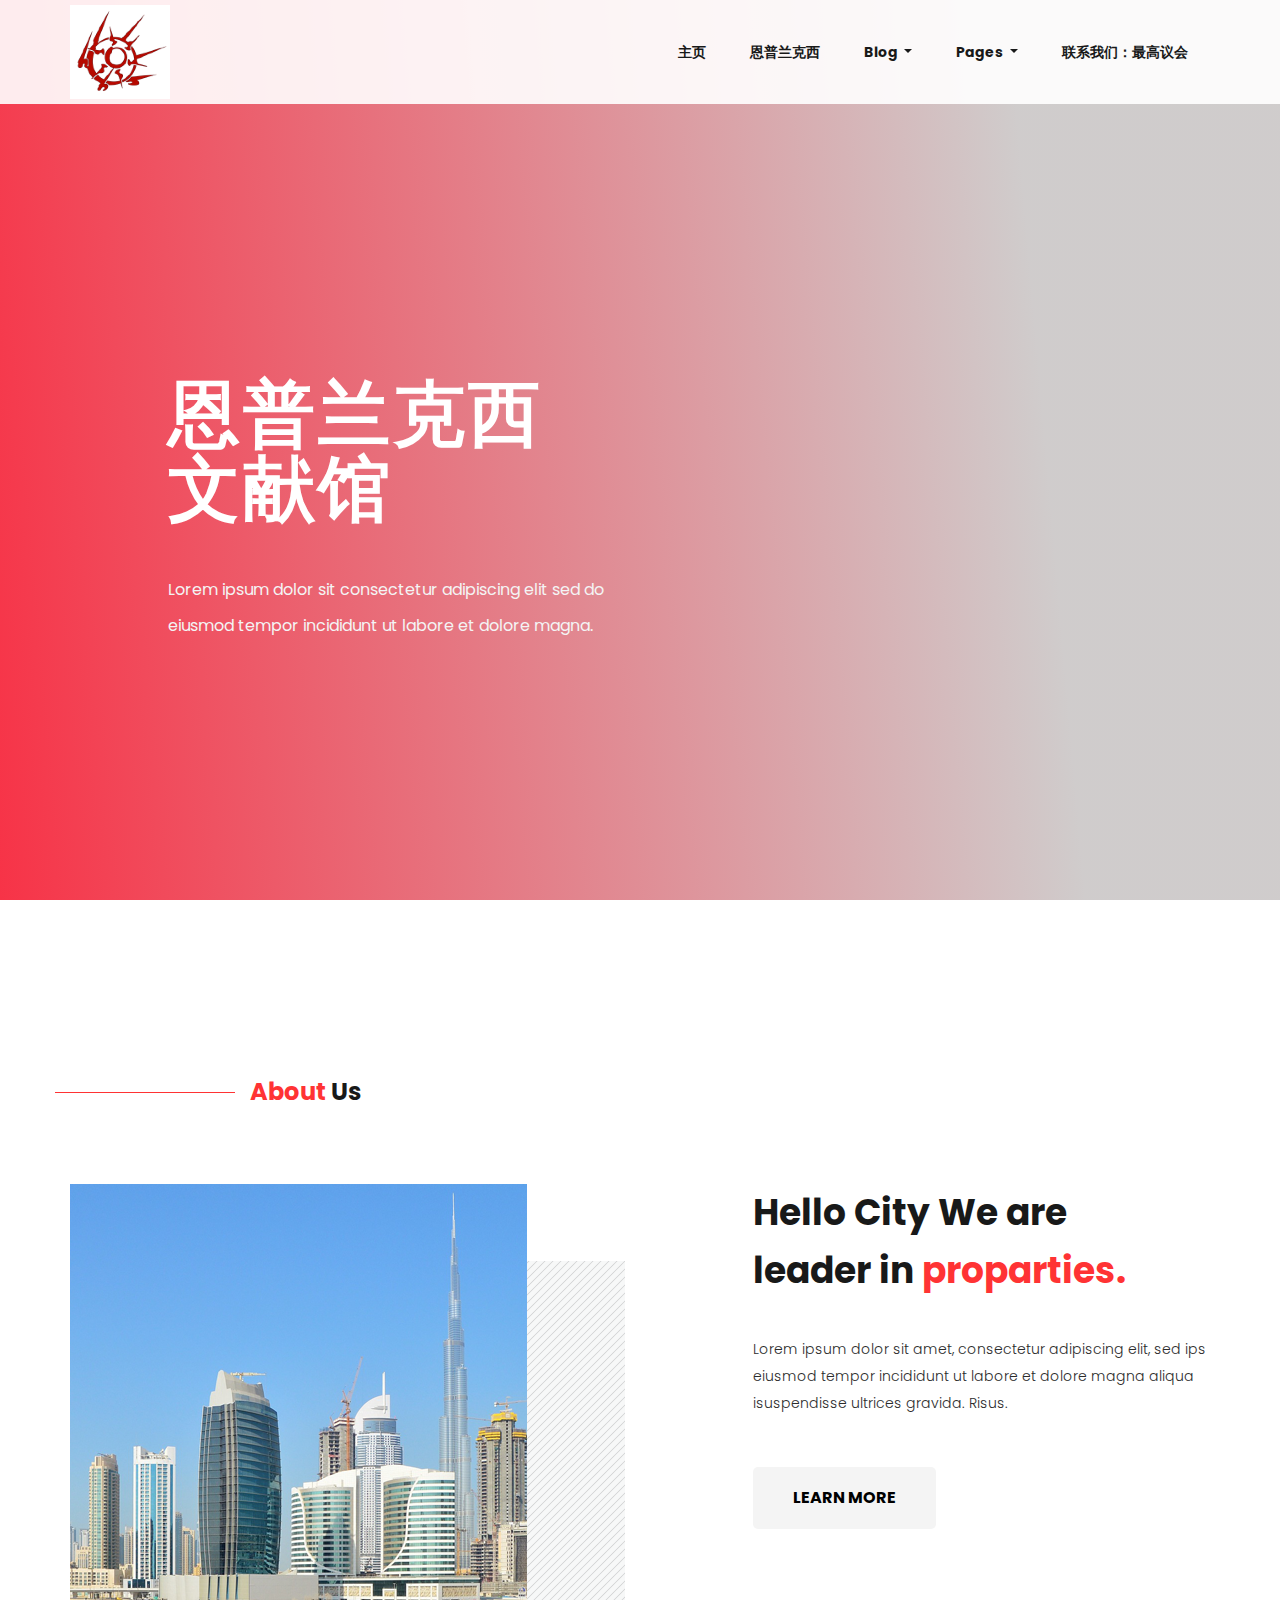
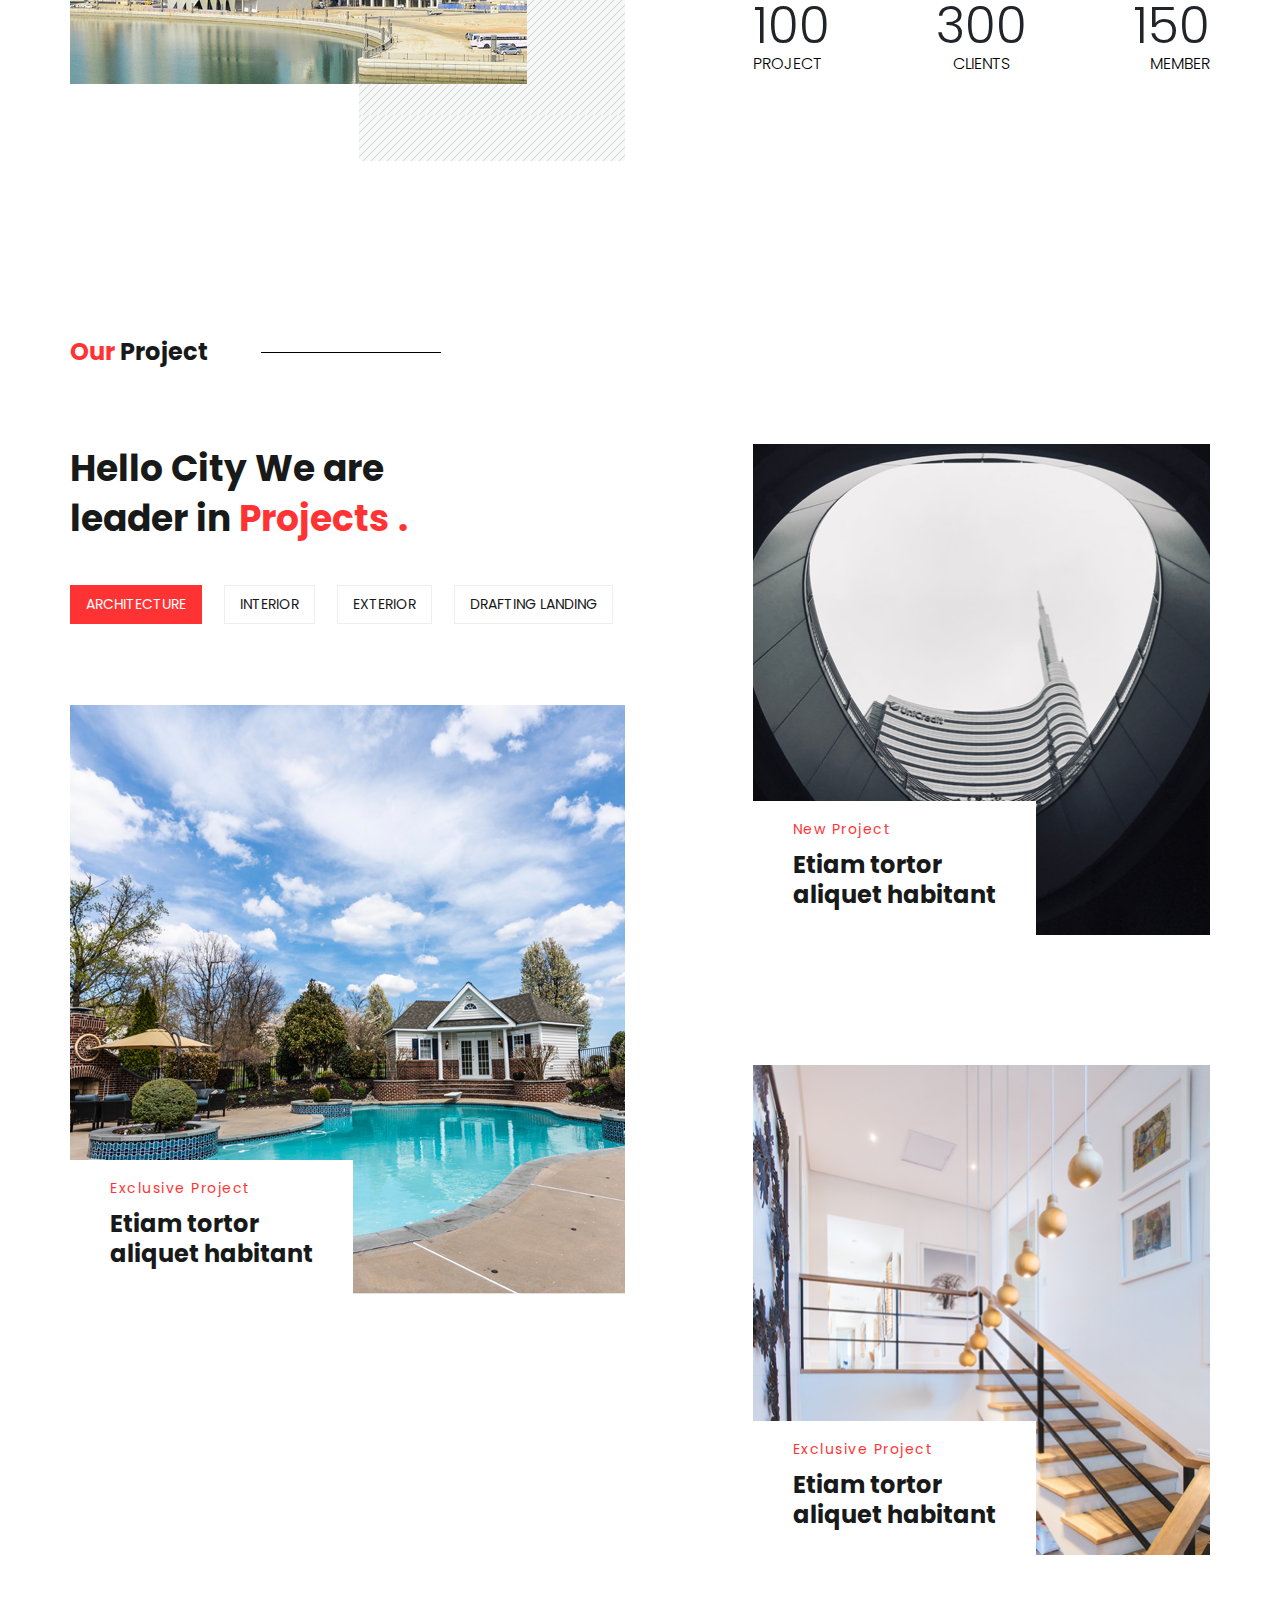
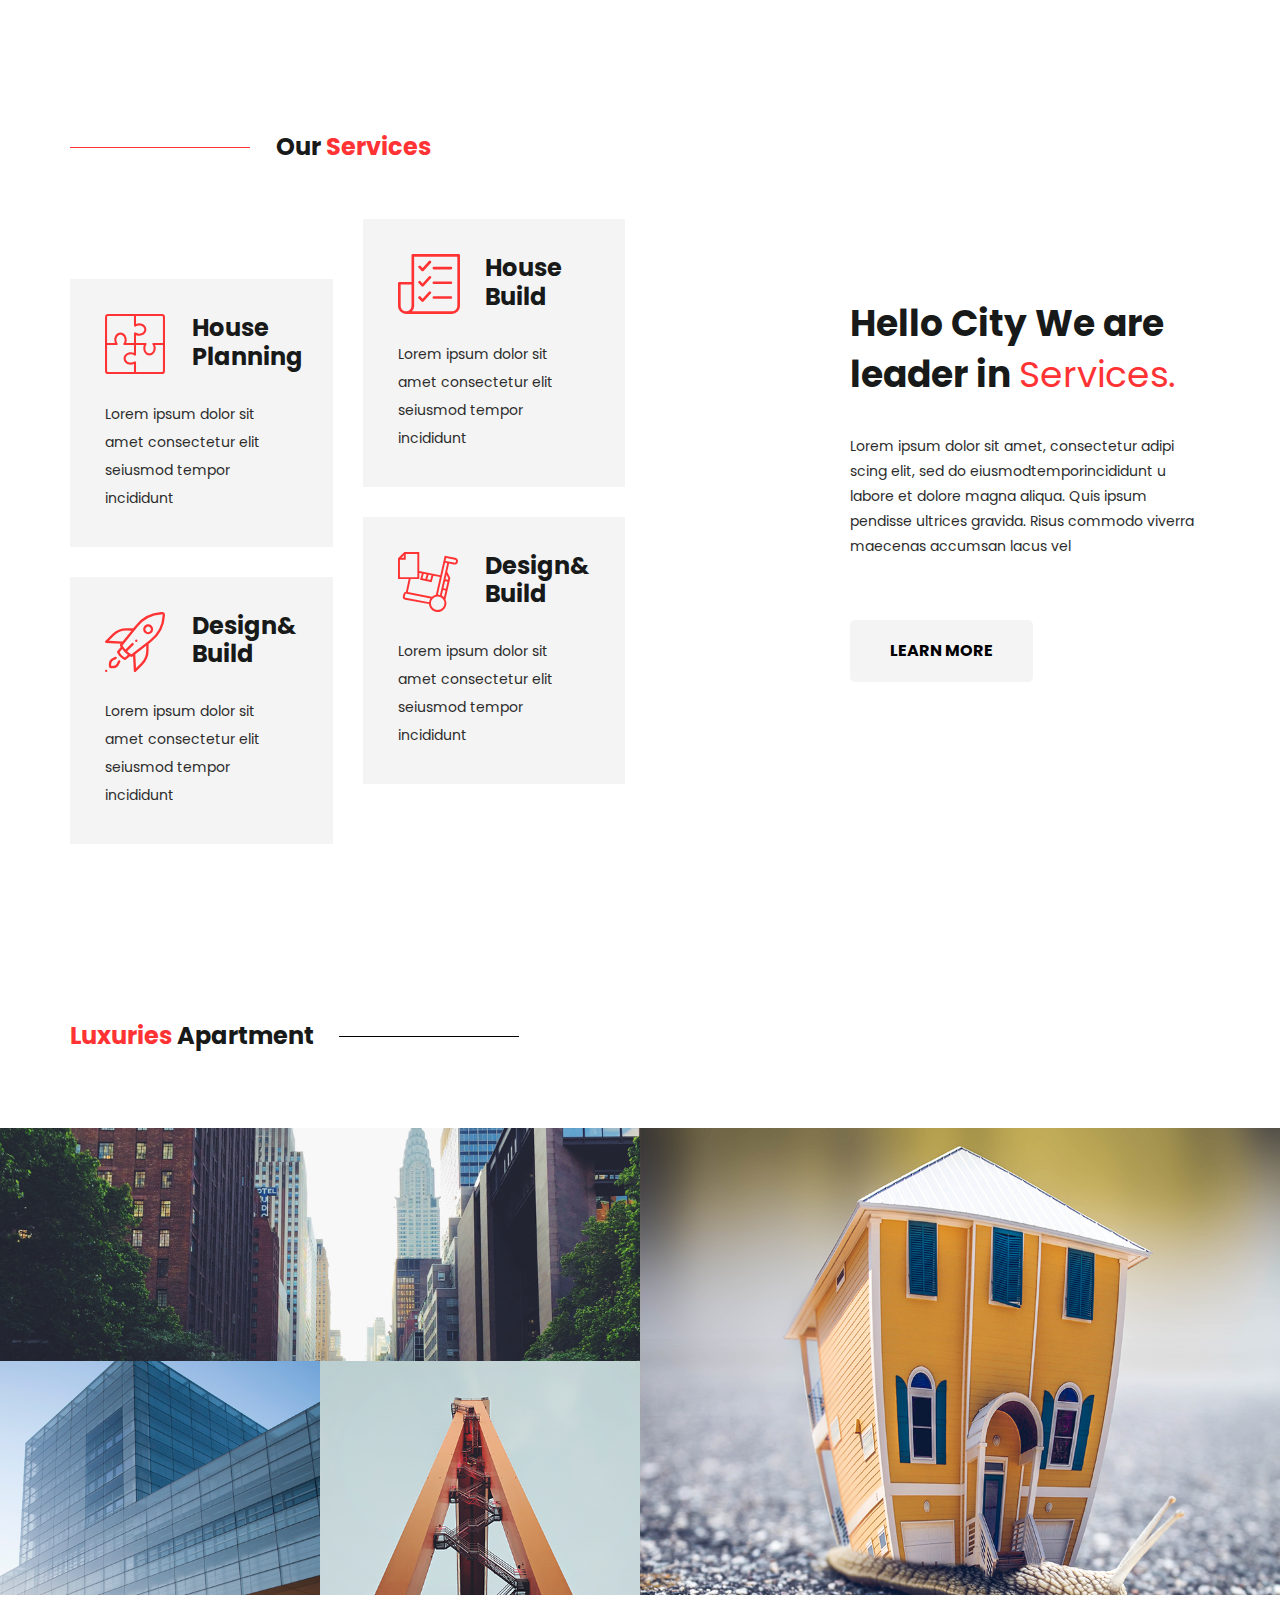
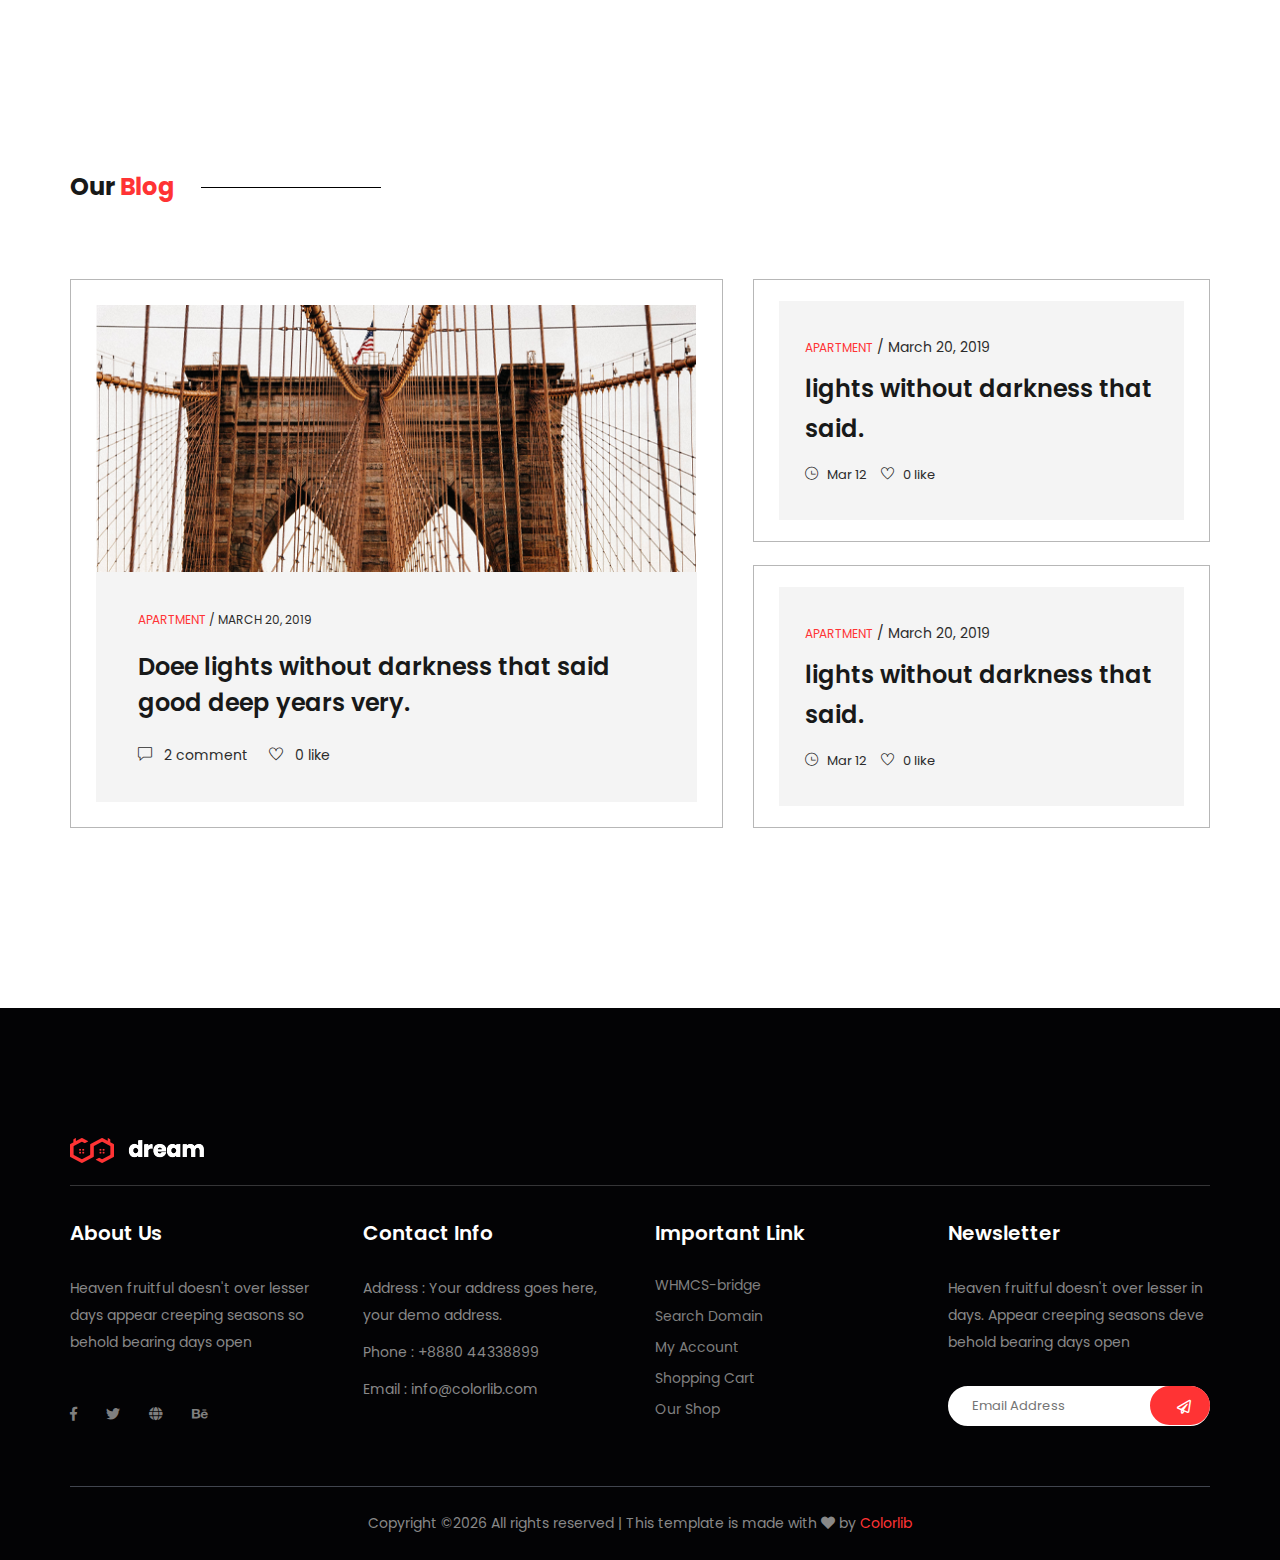
==== index.html @ b53c995c "1" ====
<!doctype html>
<html lang="en">

<head>
   <!-- Required meta tags -->
   <meta charset="utf-8">
   <meta name="viewport" content="width=device-width, initial-scale=1, shrink-to-fit=no">
   <title>Real_state || Home</title>
   <link rel="icon" href="img/favicon.png">
   <!-- Bootstrap CSS -->
   <link rel="stylesheet" href="css/bootstrap.min.css">
   <!-- animate CSS -->
   <link rel="stylesheet" href="css/animate.css">
   <!-- owl carousel CSS -->
   <link rel="stylesheet" href="css/owl.carousel.min.css">
   <!-- themify CSS -->
   <link rel="stylesheet" href="css/themify-icons.css">
   <!-- flaticon CSS -->
   <link rel="stylesheet" href="css/flaticon.css">
   <!-- magnific-popup CSS -->
   <link rel="stylesheet" href="css/magnific-popup.css">
   <!-- font awesome CSS -->
   <link rel="stylesheet" href="fontawesome/css/all.min.css">
   <!-- style CSS -->
   <link rel="stylesheet" href="css/style.css">
</head>

<body>
   <!--::menu part start::-->
   <header class="main_menu home_menu">
      <div class="container">
         <div class="row">
            <div class="col-lg-12">
               <nav class="navbar navbar-expand-lg navbar-light">
                  <a class="navbar-brand" href="index.html"> <img src="img/logo.png" alt="logo"> </a>
                  <button class="navbar-toggler" type="button" data-toggle="collapse" data-target="#navbarNav"
                     aria-controls="navbarNav" aria-expanded="false" aria-label="Toggle navigation">
                     <span class="navbar-toggler-icon"></span>
                  </button>
                  <div class="collapse navbar-collapse main-menu-item" id="navbarNav">
                     <ul class="navbar-nav">
                        <li class="nav-item active">
                           <a class="nav-link" href="index.html">主页</a>
                        </li>
                        <li class="nav-item">
                           <a class="nav-link" href="about.html">恩普兰克西</a>
                        </li>
                        <li class="nav-item dropdown">
                           <a class="nav-link dropdown-toggle" href="#" id="navbarDropdown" role="button"
                              data-toggle="dropdown" aria-haspopup="true" aria-expanded="false">
                              blog
                           </a>
                           <div class="dropdown-menu" aria-labelledby="navbarDropdown">
                              <a class="dropdown-item" href="blog.html">blog</a>
                              <a class="dropdown-item" href="single-blog.html">Single blog</a>
                           </div>
                        </li>
                        <li class="nav-item dropdown">
                           <a class="nav-link dropdown-toggle" href="#" id="navbarDropdown" role="button"
                              data-toggle="dropdown" aria-haspopup="true" aria-expanded="false">
                              pages
                           </a>
                           <div class="dropdown-menu" aria-labelledby="navbarDropdown">
                              <a class="dropdown-item" href="project.html">Project</a>
                              <a class="dropdown-item" href="apartment.html">Apartment</a>
                              <a class="dropdown-item" href="elements.html">Elements</a>
                           </div>
                        </li>
                        <li class="nav-item">
                           <a class="nav-link" href="contact.html">联系我们：最高议会</a>
                        </li>
                     </ul>
                  </div>
               </nav>
            </div>
         </div>
      </div>
   </header>
   <!--::menu part end::-->

   <!--::banner part start::-->
   <section class="banner_part">
      <div class="container">
         <div class="row">
            <div class="col-lg-5 offset-lg-1 col-sm-8 offset-sm-2">
               <div class="banner_text aling-items-center">
                  <div class="banner_text_iner">
                     <h2>恩普兰克西<br>
                       文献馆</h2>
                     <p>Lorem ipsum dolor sit consectetur adipiscing elit sed do
                        eiusmod tempor incididunt ut labore et dolore magna. </p>
                  </div>
               </div>
            </div>
         </div>
      </div>
   </section>
   <!--::banner part end::-->

   <!--::team part end::-->
   <section class="about_part section-padding">
      <div class="container">
         <div class="row">
            <div class="section_tittle">
               <h2><span>about</span> us</h2>
            </div>
         </div>
         <div class="row">
            <div class="col-lg-6 col-md-6">
               <div class="about_img">
                  <img src="img/about.png" alt="">
               </div>
            </div>
            <div class="offset-lg-1 col-lg-5 col-sm-8 col-md-6">
               <div class="about_text">
                  <h2>Hello City We are
                     leader in <span>proparties.</span></h2>
                  <p>Lorem ipsum dolor sit amet, consectetur adipiscing elit, sed ips
                     eiusmod tempor incididunt ut labore et dolore magna aliqua isuspendisse
                     ultrices gravida. Risus. </p>
                  <a href="#" class="btn_1">learn More</a>
                  <div class="about_part_counter">
                     <div class="single_counter">
                        <span class="counter">100</span>
                        <p>project</p>
                     </div>
                     <div class="single_counter">
                        <span class="counter">300</span>
                        <p>clients</p>
                     </div>
                     <div class="single_counter">
                        <span class="counter">150</span>
                        <p>member</p>
                     </div>
                  </div>
               </div>
            </div>
         </div>
      </div>
   </section>
   <!--::team part end::-->

   <!--::project part start::-->
   <section class="portfolio_area pt_30 padding_bottom">
      <div class="container">
         <div class="row">
            <div class="col-lg-12">
               <div class="section_tittle">
                  <h2><span>our</span> project</h2>
               </div>
               <div class="portfolio-filter">
                  <h2>Hello City We are <br>
                        leader in <span>Projects .</span></h2>
                  <ul class="nav nav-tabs" id="myTab" role="tablist">
                     <li>
                        <a class="active" id="Architecture-tab" data-toggle="tab" href="#Architecture" role="tab"
                           aria-controls="Architecture" aria-selected="true">
                           Architecture
                        </a>
                     </li>
                     <li>
                        <a id="Interior-tab" data-toggle="tab" href="#Interior" role="tab" aria-controls="Interior"
                           aria-selected="false">
                           Interior
                        </a>
                     </li>
                     <li>
                        <a id="Exterior-tab" data-toggle="tab" href="#Exterior" role="tab" aria-controls="Exterior"
                           aria-selected="false">
                           Exterior
                        </a>
                     </li>
                     <li>
                        <a id="Landing-tab" data-toggle="tab" href="#Landing" role="tab" aria-controls="Landing"
                           aria-selected="false">
                           Drafting Landing
                        </a>
                     </li>
                  </ul>
               </div>
               <div class="portfolio_item tab-content" id="myTabContent">
                  <div class="row align-items-center justify-content-between tab-pane fade show active"
                     id="Architecture" role="tabpanel" aria-labelledby="Architecture-tab">
                     <div class="col-lg-6 col-sm-12 col-md-6">
                        <div class="portfolio_box">
                           <a href="img/project-1.png" class="img-gal">
                              <div class="single_portfolio">
                                 <img class="img-fluid w-100" src="img/project-1.png" alt="">
                              </div>
                           </a>
                           <div class="short_info">
                              <p>Exclusive Project</p>
                              <h4><a href="#">Etiam tortor <br>
                                    aliquet habitant</a></h4>
                           </div>
                        </div>
                     </div>
                     <div class="col-lg-5 col-md-6">
                        <div class="row">
                           <div class="col-lg-12 col-sm-6 col-md-12 single_portfolio_project">
                              <div class="portfolio_box">
                                 <a href="img/project-2.png" class="img-gal">
                                    <div class="single_portfolio">
                                       <img class="img-fluid w-100" src="img/project-2.png" alt="">
                                    </div>
                                 </a>
                                 <div class="short_info">
                                    <p>new Project</p>
                                    <h4><a href="#">Etiam tortor <br>
                                          aliquet habitant</a></h4>
                                 </div>
                              </div>
                           </div>
                           <div class="col-lg-12 col-sm-6 col-md-12 single_portfolio_project">
                              <div class="portfolio_box">
                                 <a href="img/project-3.png" class="img-gal">
                                    <div class="single_portfolio">
                                       <img class="img-fluid w-100" src="img/project-3.png" alt="">
                                    </div>
                                 </a>
                                 <div class="short_info">
                                    <p>Exclusive Project</p>
                                    <h4><a href="#">Etiam tortor <br>
                                          aliquet habitant</a></h4>
                                 </div>
                              </div>
                           </div>
                        </div>
                     </div>
                  </div>
                  <div class="row align-items-center justify-content-between tab-pane fade" id="Interior" role="tabpanel"
                     aria-labelledby="Interior-tab">
                     <div class="col-lg-6 col-sm-12 col-md-6">
                        <div class="portfolio_box">
                           <a href="img/project-2.png" class="img-gal">
                              <div class="single_portfolio">
                                 <img class="img-fluid w-100" src="img/project-2.png" alt="">
                              </div>
                           </a>
                           <div class="short_info">
                                 <p>new Project</p>
                                 <h4><a href="#">Etiam tortor <br>
                                       aliquet habitant</a></h4>
                              </div>
                        </div>
                     </div>
                     <div class="col-lg-5 col-md-6">
                        <div class="row">
                           <div class="col-lg-12 col-sm-6 col-md-12 single_portfolio_project">
                              <div class="portfolio_box">
                                 <a href="img/project-1.png" class="img-gal">
                                    <div class="single_portfolio">
                                       <img class="img-fluid w-100" src="img/project-1.png" alt="">
                                    </div>
                                 </a>
                                 <div class="short_info">
                                       <p>new Project</p>
                                       <h4><a href="#">Etiam tortor <br>
                                             aliquet habitant</a></h4>
                                    </div>
                              </div>
                           </div>
                           <div class="col-lg-12 col-sm-6 col-md-12 single_portfolio_project">
                              <div class="portfolio_box">
                                 <a href="img/project-3.png" class="img-gal">
                                    <div class="single_portfolio">
                                       <img class="img-fluid w-100" src="img/project-3.png" alt="">
                                    </div>
                                 </a>
                                 <div class="short_info">
                                       <p>new Project</p>
                                       <h4><a href="#">Etiam tortor <br>
                                             aliquet habitant</a></h4>
                                    </div>
                              </div>
                           </div>
                        </div>
                     </div>
                  </div>
                  <div class="row align-items-center justify-content-between tab-pane fade" id="Exterior" role="tabpanel"
                     aria-labelledby="Exterior-tab">
                     <div class="col-lg-6 col-sm-12 col-md-6">
                        <div class="portfolio_box">
                           <a href="img/project-3.png" class="img-gal">
                              <div class="single_portfolio">
                                 <img class="img-fluid w-100" src="img/project-3.png" alt="">
                              </div>
                           </a>
                           <div class="short_info">
                                 <p>new Project</p>
                                 <h4><a href="#">Etiam tortor <br>
                                       aliquet habitant</a></h4>
                              </div>
                        </div>
                     </div>
                     <div class="col-lg-5 col-md-6">
                        <div class="row">
                           <div class="col-lg-12 col-sm-6 col-md-12 single_portfolio_project">
                              <div class="portfolio_box">
                                 <a href="img/project-2.png" class="img-gal">
                                    <div class="single_portfolio">
                                       <img class="img-fluid w-100" src="img/project-2.png" alt="">
                                    </div>
                                 </a>
                                 <div class="short_info">
                                       <p>new Project</p>
                                       <h4><a href="#">Etiam tortor <br>
                                             aliquet habitant</a></h4>
                                    </div>
                              </div>
                           </div>
                           <div class="col-lg-12 col-sm-6 col-md-12 single_portfolio_project">
                              <div class="portfolio_box">
                                 <a href="img/project-1.png" class="img-gal">
                                    <div class="single_portfolio">
                                       <img class="img-fluid w-100" src="img/project-1.png" alt="">
                                    </div>
                                 </a>
                                 <div class="short_info">
                                       <p>new Project</p>
                                       <h4><a href="#">Etiam tortor <br>
                                             aliquet habitant</a></h4>
                                    </div>
                              </div>
                           </div>
                        </div>
                     </div>
                  </div>
                  <div class="row align-items-center justify-content-between tab-pane fade" id="Landing" role="tabpanel"
                     aria-labelledby="Landing-tab">
                     <div class="col-lg-6 col-sm-12 col-md-6">
                        <div class="portfolio_box">
                           <a href="img/project-1.png" class="img-gal">
                              <div class="single_portfolio">
                                 <img class="img-fluid w-100" src="img/project-1.png" alt="">
                              </div>
                           </a>
                           <div class="short_info">
                                 <p>new Project</p>
                                 <h4><a href="#">Etiam tortor <br>
                                       aliquet habitant</a></h4>
                              </div>
                        </div>
                     </div>
                     <div class="col-lg-5 col-md-6">
                        <div class="row">
                           <div class="col-lg-12 col-sm-6 col-md-12 single_portfolio_project">
                              <div class="portfolio_box">
                                 <a href="img/project-4.png" class="img-gal">
                                    <div class="single_portfolio">
                                       <img class="img-fluid w-100" src="img/project-5.png" alt="">
                                    </div>
                                 </a>
                                 <div class="short_info">
                                       <p>new Project</p>
                                       <h4><a href="#">Etiam tortor <br>
                                             aliquet habitant</a></h4>
                                    </div>
                              </div>
                           </div>
                           <div class="col-lg-12 col-sm-6 col-md-12 single_portfolio_project">
                              <div class="portfolio_box">
                                 <a href="img/project-3.png" class="img-gal">
                                    <div class="single_portfolio">
                                       <img class="img-fluid w-100" src="img/project-3.png" alt="">
                                    </div>
                                 </a>
                                 <div class="short_info">
                                       <p>new Project</p>
                                       <h4><a href="#">Etiam tortor <br>
                                             aliquet habitant</a></h4>
                                    </div>
                              </div>
                           </div>
                        </div>
                     </div>
                  </div>
               </div>
            </div>
         </div>
      </div>
   </section>
   <!--::project part end::-->

   <!--::service part end::-->
   <section class="service_part">
      <div class="container">
         <div class="row justify-content-between align-items-center">
            <div class="col-lg-7 col-xl-6">
               <div class="section_tittle">
                  <h2>our <span>services</span></h2>
               </div>
               <div class="service_part_iner">
                  <div class="row">
                     <div class="col-lg-6 col-sm-6">
                        <div class="single_service_text ">
                           <img src="img/icon/service_1.svg" alt="">
                           <h4>house Planning</h4>
                           <p>Lorem ipsum dolor sit amet consectetur elit seiusmod tempor incididunt </p>
                        </div>
                     </div>
                     <div class="col-lg-6 col-sm-6">
                        <div class="single_service_text">
                           <img src="img/icon/service_2.svg" alt="">
                           <h4>house Build</h4>
                           <p>Lorem ipsum dolor sit amet consectetur elit seiusmod tempor incididunt</p>
                        </div>
                     </div>
                     <div class="col-lg-6 col-sm-6">
                        <div class="single_service_text">
                           <img src="img/icon/service_3.svg" alt="">
                           <h4>Design&
                              Build</h4>
                           <p>Lorem ipsum dolor sit amet consectetur elit seiusmod tempor incididunt</p>
                        </div>
                     </div>
                     <div class="col-lg-6 col-sm-6">
                        <div class="single_service_text">
                           <img src="img/icon/service_4.svg" alt="">
                           <h4>Design&
                              Build</h4>
                           <p>Lorem ipsum dolor sit amet consectetur elit seiusmod tempor incididunt</p>
                        </div>
                     </div>
                  </div>
               </div>
            </div>
            <div class="col-lg-4 col-sm-10">
               <div class="service_text">
                  <h2>Hello City We are
                     leader in <span> Services.</span></h2>
                  <p>Lorem ipsum dolor sit amet, consectetur adipi scing elit,
                     sed do eiusmodtemporincididunt u labore et dolore magna aliqua.
                     Quis ipsum pendisse ultrices gravida. Risus commodo viverra
                     maecenas accumsan lacus vel </p>
                  <a href="service.html" class="btn_1">learn more</a>
               </div>
            </div>
         </div>
      </div>
   </section>
   <!--::service part end::-->

   <!--::team part end::-->
   <section class="project_gallery section-padding">
      <div class="container-fluid">
         <div class="row">
            <div class="col-lg-12">
               <div class="project_gallery_tittle">
                  <h2><span>Luxuries</span> Apartment</h2>
               </div>
               <div class="grid">
                  <div class="grid-sizer"></div>
                  <div class="grid-item big_weight">
                     <div class="project_img">
                        <img src="img/gallery/gallery_1.png" alt="">
                        <div class="project_gallery_hover_text">
                           <p>Home Apartment</p>
                           <h3><a href="apartment.html"> Detached House For Sale</a></h3>
                           <ul>
                              <li><a href=""><span class="flaticon-bath"></span></a> 04</li>
                              <li><a href=""><span class="flaticon-bed"></span></a> 03</li>
                              <li><a href=""><span class="flaticon-frame"></span></a> 2400 sqft</li>
                              <li><a href=""><span class="ti-heart"></span></a> like</li>
                           </ul>
                        </div>
                     </div>
                  </div>
                  <div class="grid-item big_height">
                     <div class="project_img">
                        <img src="img/gallery/gallery_4.png" alt="">
                        <div class="project_gallery_hover_text">
                           <p>Home Apartment</p>
                           <h3><a href="apartment.html"> Detached House For Sale</a></h3>
                           <ul>
                              <li><a href=""><span class="flaticon-bath"></span></a> 04</li>
                              <li><a href=""><span class="flaticon-bed"></span></a> 03</li>
                              <li><a href=""><span class="flaticon-frame"></span></a> 2400 sqft</li>
                              <li><a href=""><span class="ti-heart"></span></a> like</li>
                           </ul>
                        </div>
                     </div>
                  </div>
                  <div class="grid-item">
                     <div class="project_img">
                        <img src="img/gallery/gallery_2.png" alt="">
                        <div class="project_gallery_hover_text">
                           <p>Home Apartment</p>
                           <h3><a href="apartment.html"> Detached House For Sale</a></h3>
                           <ul>
                              <li><a href=""><span class="flaticon-bath"></span></a> 04</li>
                              <li><a href=""><span class="flaticon-bed"></span></a> 03</li>
                              <li><a href=""><span class="flaticon-frame"></span></a> 2400 sqft</li>
                              <li><a href=""><span class="ti-heart"></span></a> like</li>
                           </ul>
                        </div>
                     </div>
                  </div>
                  <div class="grid-item">
                     <div class="project_img">
                        <img src="img/gallery/gallery_3.png" alt="">
                        <div class="project_gallery_hover_text">
                           <p>Home Apartment</p>
                           <h3><a href="apartment.html"> Detached House For Sale</a></h3>
                           <ul>
                              <li><a href=""><span class="flaticon-bath"></span></a> 04</li>
                              <li><a href=""><span class="flaticon-bed"></span></a> 03</li>
                              <li><a href=""><span class="flaticon-frame"></span></a> 2400 sqft</li>
                              <li><a href=""><span class="ti-heart"></span></a> like</li>
                           </ul>
                        </div>
                     </div>
                  </div>
               </div>
            </div>
         </div>
      </div>
   </section>
   <!--::team part end::-->

   <!--::blog_part start::-->
   <div class="blog_part padding_bottom">
      <div class="container">
         <div class="row">
            <div class="col-md-7 col-lg-5">
               <div class="blog_part_tittle">
                  <h2>our <span>blog</span> </h2>
               </div>
            </div>
         </div>
         <div class="row">
            <div class="col-lg-7">
               <div class="single_blog">
                  <div class="appartment_img">
                     <img src="img/blog_1.png" alt="">
                  </div>
                  <div class="single_appartment_content">
                     <p><a href="#">Apartment</a> / March 20, 2019</p>
                     <a href="blog.html">
                        <h4>Doee lights without darkness that said
                           good deep years very.</h4>
                     </a>
                     <ul class="list-unstyled">
                        <li><a href=""> <span class="ti-comment"></span> </a> 2 comment</li>
                        <li><a href=""> <span class="ti-heart"></span> </a> 0 like</li>
                     </ul>
                  </div>
               </div>
            </div>
            <div class="col-lg-5">
               <div class="right_single_blog">
                  <div class="single_blog">
                     <div class="media">
                        <div class="media-body align-self-center">
                           <p><a href="#">Apartment</a> / March 20, 2019</p>
                           <a href="blog.html">
                              <h5 class="mt-0"> lights without darkness that said.</h5>
                           </a>
                           <ul class="list-unstyled">
                              <li><a href=""> <span class="ti-time"></span> </a> Mar 12</li>
                              <li><a href=""> <span class="ti-heart"></span> </a> 0 like</li>
                           </ul>
                        </div>
                     </div>
                  </div>
                  <div class="single_blog">
                     <div class="media">
                        <div class="media-body align-self-center">
                           <p><a href="#">Apartment</a> / March 20, 2019</p>
                           <a href="blog.html">
                              <h5 class="mt-0"> lights without darkness that said.</h5>
                           </a>
                           <ul class="list-unstyled">
                              <li><a href=""> <span class="ti-time"></span> </a> Mar 12</li>
                              <li><a href=""> <span class="ti-heart"></span> </a> 0 like</li>
                           </ul>
                        </div>
                     </div>
                  </div>
               </div>
            </div>
         </div>
      </div>
   </div>
   <!--::blog_part end::-->

   <!--::footer_part start::-->
   <footer class="footer_part">
      <div class="container">
         <div class="row">
            <div class="col-lg-12">
               <div class="footer_logo">
                     <a href="index.html" class="footer_logo_iner"> <img src="img/footer_logo.png" alt="#"> </a>
               </div>
            </div>

            <div class="col-sm-6 col-lg-3">
               <div class="single_footer_part">
                  <h4>About Us</h4>
                  <p>Heaven fruitful doesn't over lesser days appear creeping seasons so behold bearing days open</p>
                  <div class="footer_icon social_icon">
                     <ul class="list-unstyled">
                        <li><a href="#" class="single_social_icon"><i class="fab fa-facebook-f"></i></a></li>
                        <li><a href="#" class="single_social_icon"><i class="fab fa-twitter"></i></a></li>
                        <li><a href="#" class="single_social_icon"><i class="fas fa-globe"></i></a></li>
                        <li><a href="#" class="single_social_icon"><i class="fab fa-behance"></i></a></li>
                     </ul>
                  </div>
               </div>
            </div>
            <div class="col-sm-6 col-lg-3">
               <div class="single_footer_part">
                  <h4>Contact Info</h4>
                  <p>Address : Your address goes
                     here, your demo address.</p>
                  <p>Phone : +8880 44338899</p>
                  <p>Email : info@colorlib.com</p>
               </div>
            </div>
            <div class="col-sm-6 col-lg-3">
               <div class="single_footer_part">
                  <h4>Important Link</h4>
                  <ul class="list-unstyled">
                     <li><a href=""> WHMCS-bridge</a></li>
                     <li><a href="">Search Domain</a></li>
                     <li><a href="">My Account</a></li>
                     <li><a href="">Shopping Cart</a></li>
                     <li><a href="">Our Shop</a></li>
                  </ul>
               </div>
            </div>
            <div class="col-sm-6 col-lg-3">
               <div class="single_footer_part">
                  <h4>Newsletter</h4>
                  <p>Heaven fruitful doesn't over lesser in days. Appear creeping seasons deve behold bearing days open
                  </p>
                  <div id="mc_embed_signup">
                     <form target="_blank"
                        action="https://spondonit.us12.list-manage.com/subscribe/post?u=1462626880ade1ac87bd9c93a&amp;id=92a4423d01"
                        method="get" class="subscribe_form relative mail_part" required>
                        <input type="email" name="email" id="newsletter-form-email" placeholder="Email Address"
                           class="placeholder hide-on-focus" onfocus="this.placeholder = ''" onblur="this.placeholder = ' Email Address '"
                           required="" type="email">
                        <button type="submit" name="submit" id="newsletter-submit"
                           class="email_icon newsletter-submit button-contactForm"><i
                              class="far fa-paper-plane"></i></button>
                        <div class="mt-10 info"></div>
                     </form>
                  </div>
               </div>
            </div>
         </div>
         <hr>
         <div class="row">
            <div class="col-lg-12">
               <div class="copyright_text text-center">
                  <P><!-- Link back to Colorlib can't be removed. Template is licensed under CC BY 3.0. -->
Copyright &copy;<script>document.write(new Date().getFullYear());</script> All rights reserved | This template is made with <i class="fa fa-heart" aria-hidden="true"></i> by <a href="https://colorlib.com" target="_blank">Colorlib</a>
<!-- Link back to Colorlib can't be removed. Template is licensed under CC BY 3.0. --></P>
               </div>
            </div>
         </div>
      </div>
   </footer>
   <!--::footer_part end::-->

   <!-- jquery plugins here-->
   <script src="js/jquery-1.12.1.min.js"></script>
   <!-- popper js -->
   <script src="js/popper.min.js"></script>
   <!-- bootstrap js -->
   <script src="js/bootstrap.min.js"></script>
   <!-- magnific js -->
   <script src="js/jquery.magnific-popup.min.js"></script>
   <!-- carousel js -->
   <script src="js/owl.carousel.min.js"></script>
   <!-- easing js -->
   <script src="js/jquery.easing.min.js"></script>
   <!--masonry js-->
   <script src="js/masonry.pkgd.min.js"></script>
   <script src="js/masonry.pkgd.js"></script>
   <!--form validation js-->
   <script src="js/jquery.nice-select.min.js"></script>
	<script src="js/contact.js"></script>
	<script src="js/jquery.ajaxchimp.min.js"></script>
	<script src="js/jquery.form.js"></script>
	<script src="js/jquery.validate.min.js"></script>
	<script src="js/mail-script.js"></script>
   <!-- counter js -->
   <script src="js/jquery.counterup.min.js"></script>
   <script src="js/waypoints.min.js"></script>
   <!-- custom js -->
   <script src="js/custom.js"></script>
</body>

</html>
---- css/themify-icons.css ----
@font-face {
	font-family: 'themify';
	src:url('../fonts/themify.eot?-fvbane');
	src:url('../fonts/themify.eot?#iefix-fvbane') format('embedded-opentype'),
		url('../fonts/themify.woff?-fvbane') format('woff'),
		url('../fonts/themify.ttf?-fvbane') format('truetype'),
		url('../fonts/themify.svg?-fvbane#themify') format('svg');
	font-weight: normal;
	font-style: normal;
}

[class^="ti-"], [class*=" ti-"] {
	font-family: 'themify';
	speak: none;
	font-style: normal;
	font-weight: normal;
	font-variant: normal;
	text-transform: none;
	line-height: 1;

	/* Better Font Rendering =========== */
	-webkit-font-smoothing: antialiased;
	-moz-osx-font-smoothing: grayscale;
}

.ti-wand:before {
	content: "\e600";
}
.ti-volume:before {
	content: "\e601";
}
.ti-user:before {
	content: "\e602";
}
.ti-unlock:before {
	content: "\e603";
}
.ti-unlink:before {
	content: "\e604";
}
.ti-trash:before {
	content: "\e605";
}
.ti-thought:before {
	content: "\e606";
}
.ti-target:before {
	content: "\e607";
}
.ti-tag:before {
	content: "\e608";
}
.ti-tablet:before {
	content: "\e609";
}
.ti-star:before {
	content: "\e60a";
}
.ti-spray:before {
	content: "\e60b";
}
.ti-signal:before {
	content: "\e60c";
}
.ti-shopping-cart:before {
	content: "\e60d";
}
.ti-shopping-cart-full:before {
	content: "\e60e";
}
.ti-settings:before {
	content: "\e60f";
}
.ti-search:before {
	content: "\e610";
}
.ti-zoom-in:before {
	content: "\e611";
}
.ti-zoom-out:before {
	content: "\e612";
}
.ti-cut:before {
	content: "\e613";
}
.ti-ruler:before {
	content: "\e614";
}
.ti-ruler-pencil:before {
	content: "\e615";
}
.ti-ruler-alt:before {
	content: "\e616";
}
.ti-bookmark:before {
	content: "\e617";
}
.ti-bookmark-alt:before {
	content: "\e618";
}
.ti-reload:before {
	content: "\e619";
}
.ti-plus:before {
	content: "\e61a";
}
.ti-pin:before {
	content: "\e61b";
}
.ti-pencil:before {
	content: "\e61c";
}
.ti-pencil-alt:before {
	content: "\e61d";
}
.ti-paint-roller:before {
	content: "\e61e";
}
.ti-paint-bucket:before {
	content: "\e61f";
}
.ti-na:before {
	content: "\e620";
}
.ti-mobile:before {
	content: "\e621";
}
.ti-minus:before {
	content: "\e622";
}
.ti-medall:before {
	content: "\e623";
}
.ti-medall-alt:before {
	content: "\e624";
}
.ti-marker:before {
	content: "\e625";
}
.ti-marker-alt:before {
	content: "\e626";
}
.ti-arrow-up:before {
	content: "\e627";
}
.ti-arrow-right:before {
	content: "\e628";
}
.ti-arrow-left:before {
	content: "\e629";
}
.ti-arrow-down:before {
	content: "\e62a";
}
.ti-lock:before {
	content: "\e62b";
}
.ti-location-arrow:before {
	content: "\e62c";
}
.ti-link:before {
	content: "\e62d";
}
.ti-layout:before {
	content: "\e62e";
}
.ti-layers:before {
	content: "\e62f";
}
.ti-layers-alt:before {
	content: "\e630";
}
.ti-key:before {
	content: "\e631";
}
.ti-import:before {
	content: "\e632";
}
.ti-image:before {
	content: "\e633";
}
.ti-heart:before {
	content: "\e634";
}
.ti-heart-broken:before {
	content: "\e635";
}
.ti-hand-stop:before {
	content: "\e636";
}
.ti-hand-open:before {
	content: "\e637";
}
.ti-hand-drag:before {
	content: "\e638";
}
.ti-folder:before {
	content: "\e639";
}
.ti-flag:before {
	content: "\e63a";
}
.ti-flag-alt:before {
	content: "\e63b";
}
.ti-flag-alt-2:before {
	content: "\e63c";
}
.ti-eye:before {
	content: "\e63d";
}
.ti-export:before {
	content: "\e63e";
}
.ti-exchange-vertical:before {
	content: "\e63f";
}
.ti-desktop:before {
	content: "\e640";
}
.ti-cup:before {
	content: "\e641";
}
.ti-crown:before {
	content: "\e642";
}
.ti-comments:before {
	content: "\e643";
}
.ti-comment:before {
	content: "\e644";
}
.ti-comment-alt:before {
	content: "\e645";
}
.ti-close:before {
	content: "\e646";
}
.ti-clip:before {
	content: "\e647";
}
.ti-angle-up:before {
	content: "\e648";
}
.ti-angle-right:before {
	content: "\e649";
}
.ti-angle-left:before {
	content: "\e64a";
}
.ti-angle-down:before {
	content: "\e64b";
}
.ti-check:before {
	content: "\e64c";
}
.ti-check-box:before {
	content: "\e64d";
}
.ti-camera:before {
	content: "\e64e";
}
.ti-announcement:before {
	content: "\e64f";
}
.ti-brush:before {
	content: "\e650";
}
.ti-briefcase:before {
	content: "\e651";
}
.ti-bolt:before {
	content: "\e652";
}
.ti-bolt-alt:before {
	content: "\e653";
}
.ti-blackboard:before {
	content: "\e654";
}
.ti-bag:before {
	content: "\e655";
}
.ti-move:before {
	content: "\e656";
}
.ti-arrows-vertical:before {
	content: "\e657";
}
.ti-arrows-horizontal:before {
	content: "\e658";
}
.ti-fullscreen:before {
	content: "\e659";
}
.ti-arrow-top-right:before {
	content: "\e65a";
}
.ti-arrow-top-left:before {
	content: "\e65b";
}
.ti-arrow-circle-up:before {
	content: "\e65c";
}
.ti-arrow-circle-right:before {
	content: "\e65d";
}
.ti-arrow-circle-left:before {
	content: "\e65e";
}
.ti-arrow-circle-down:before {
	content: "\e65f";
}
.ti-angle-double-up:before {
	content: "\e660";
}
.ti-angle-double-right:before {
	content: "\e661";
}
.ti-angle-double-left:before {
	content: "\e662";
}
.ti-angle-double-down:before {
	content: "\e663";
}
.ti-zip:before {
	content: "\e664";
}
.ti-world:before {
	content: "\e665";
}
.ti-wheelchair:before {
	content: "\e666";
}
.ti-view-list:before {
	content: "\e667";
}
.ti-view-list-alt:before {
	content: "\e668";
}
.ti-view-grid:before {
	content: "\e669";
}
.ti-uppercase:before {
	content: "\e66a";
}
.ti-upload:before {
	content: "\e66b";
}
.ti-underline:before {
	content: "\e66c";
}
.ti-truck:before {
	content: "\e66d";
}
.ti-timer:before {
	content: "\e66e";
}
.ti-ticket:before {
	content: "\e66f";
}
.ti-thumb-up:before {
	content: "\e670";
}
.ti-thumb-down:before {
	content: "\e671";
}
.ti-text:before {
	content: "\e672";
}
.ti-stats-up:before {
	content: "\e673";
}
.ti-stats-down:before {
	content: "\e674";
}
.ti-split-v:before {
	content: "\e675";
}
.ti-split-h:before {
	content: "\e676";
}
.ti-smallcap:before {
	content: "\e677";
}
.ti-shine:before {
	content: "\e678";
}
.ti-shift-right:before {
	content: "\e679";
}
.ti-shift-left:before {
	content: "\e67a";
}
.ti-shield:before {
	content: "\e67b";
}
.ti-notepad:before {
	content: "\e67c";
}
.ti-server:before {
	content: "\e67d";
}
.ti-quote-right:before {
	content: "\e67e";
}
.ti-quote-left:before {
	content: "\e67f";
}
.ti-pulse:before {
	content: "\e680";
}
.ti-printer:before {
	content: "\e681";
}
.ti-power-off:before {
	content: "\e682";
}
.ti-plug:before {
	content: "\e683";
}
.ti-pie-chart:before {
	content: "\e684";
}
.ti-paragraph:before {
	content: "\e685";
}
.ti-panel:before {
	content: "\e686";
}
.ti-package:before {
	content: "\e687";
}
.ti-music:before {
	content: "\e688";
}
.ti-music-alt:before {
	content: "\e689";
}
.ti-mouse:before {
	content: "\e68a";
}
.ti-mouse-alt:before {
	content: "\e68b";
}
.ti-money:before {
	content: "\e68c";
}
.ti-microphone:before {
	content: "\e68d";
}
.ti-menu:before {
	content: "\e68e";
}
.ti-menu-alt:before {
	content: "\e68f";
}
.ti-map:before {
	content: "\e690";
}
.ti-map-alt:before {
	content: "\e691";
}
.ti-loop:before {
	content: "\e692";
}
.ti-location-pin:before {
	content: "\e693";
}
.ti-list:before {
	content: "\e694";
}
.ti-light-bulb:before {
	content: "\e695";
}
.ti-Italic:before {
	content: "\e696";
}
.ti-info:before {
	content: "\e697";
}
.ti-infinite:before {
	content: "\e698";
}
.ti-id-badge:before {
	content: "\e699";
}
.ti-hummer:before {
	content: "\e69a";
}
.ti-home:before {
	content: "\e69b";
}
.ti-help:before {
	content: "\e69c";
}
.ti-headphone:before {
	content: "\e69d";
}
.ti-harddrives:before {
	content: "\e69e";
}
.ti-harddrive:before {
	content: "\e69f";
}
.ti-gift:before {
	content: "\e6a0";
}
.ti-game:before {
	content: "\e6a1";
}
.ti-filter:before {
	content: "\e6a2";
}
.ti-files:before {
	content: "\e6a3";
}
.ti-file:before {
	content: "\e6a4";
}
.ti-eraser:before {
	content: "\e6a5";
}
.ti-envelope:before {
	content: "\e6a6";
}
.ti-download:before {
	content: "\e6a7";
}
.ti-direction:before {
	content: "\e6a8";
}
.ti-direction-alt:before {
	content: "\e6a9";
}
.ti-dashboard:before {
	content: "\e6aa";
}
.ti-control-stop:before {
	content: "\e6ab";
}
.ti-control-shuffle:before {
	content: "\e6ac";
}
.ti-control-play:before {
	content: "\e6ad";
}
.ti-control-pause:before {
	content: "\e6ae";
}
.ti-control-forward:before {
	content: "\e6af";
}
.ti-control-backward:before {
	content: "\e6b0";
}
.ti-cloud:before {
	content: "\e6b1";
}
.ti-cloud-up:before {
	content: "\e6b2";
}
.ti-cloud-down:before {
	content: "\e6b3";
}
.ti-clipboard:before {
	content: "\e6b4";
}
.ti-car:before {
	content: "\e6b5";
}
.ti-calendar:before {
	content: "\e6b6";
}
.ti-book:before {
	content: "\e6b7";
}
.ti-bell:before {
	content: "\e6b8";
}
.ti-basketball:before {
	content: "\e6b9";
}
.ti-bar-chart:before {
	content: "\e6ba";
}
.ti-bar-chart-alt:before {
	content: "\e6bb";
}
.ti-back-right:before {
	content: "\e6bc";
}
.ti-back-left:before {
	content: "\e6bd";
}
.ti-arrows-corner:before {
	content: "\e6be";
}
.ti-archive:before {
	content: "\e6bf";
}
.ti-anchor:before {
	content: "\e6c0";
}
.ti-align-right:before {
	content: "\e6c1";
}
.ti-align-left:before {
	content: "\e6c2";
}
.ti-align-justify:before {
	content: "\e6c3";
}
.ti-align-center:before {
	content: "\e6c4";
}
.ti-alert:before {
	content: "\e6c5";
}
.ti-alarm-clock:before {
	content: "\e6c6";
}
.ti-agenda:before {
	content: "\e6c7";
}
.ti-write:before {
	content: "\e6c8";
}
.ti-window:before {
	content: "\e6c9";
}
.ti-widgetized:before {
	content: "\e6ca";
}
.ti-widget:before {
	content: "\e6cb";
}
.ti-widget-alt:before {
	content: "\e6cc";
}
.ti-wallet:before {
	content: "\e6cd";
}
.ti-video-clapper:before {
	content: "\e6ce";
}
.ti-video-camera:before {
	content: "\e6cf";
}
.ti-vector:before {
	content: "\e6d0";
}
.ti-themify-logo:before {
	content: "\e6d1";
}
.ti-themify-favicon:before {
	content: "\e6d2";
}
.ti-themify-favicon-alt:before {
	content: "\e6d3";
}
.ti-support:before {
	content: "\e6d4";
}
.ti-stamp:before {
	content: "\e6d5";
}
.ti-split-v-alt:before {
	content: "\e6d6";
}
.ti-slice:before {
	content: "\e6d7";
}
.ti-shortcode:before {
	content: "\e6d8";
}
.ti-shift-right-alt:before {
	content: "\e6d9";
}
.ti-shift-left-alt:before {
	content: "\e6da";
}
.ti-ruler-alt-2:before {
	content: "\e6db";
}
.ti-receipt:before {
	content: "\e6dc";
}
.ti-pin2:before {
	content: "\e6dd";
}
.ti-pin-alt:before {
	content: "\e6de";
}
.ti-pencil-alt2:before {
	content: "\e6df";
}
.ti-palette:before {
	content: "\e6e0";
}
.ti-more:before {
	content: "\e6e1";
}
.ti-more-alt:before {
	content: "\e6e2";
}
.ti-microphone-alt:before {
	content: "\e6e3";
}
.ti-magnet:before {
	content: "\e6e4";
}
.ti-line-double:before {
	content: "\e6e5";
}
.ti-line-dotted:before {
	content: "\e6e6";
}
.ti-line-dashed:before {
	content: "\e6e7";
}
.ti-layout-width-full:before {
	content: "\e6e8";
}
.ti-layout-width-default:before {
	content: "\e6e9";
}
.ti-layout-width-default-alt:before {
	content: "\e6ea";
}
.ti-layout-tab:before {
	content: "\e6eb";
}
.ti-layout-tab-window:before {
	content: "\e6ec";
}
.ti-layout-tab-v:before {
	content: "\e6ed";
}
.ti-layout-tab-min:before {
	content: "\e6ee";
}
.ti-layout-slider:before {
	content: "\e6ef";
}
.ti-layout-slider-alt:before {
	content: "\e6f0";
}
.ti-layout-sidebar-right:before {
	content: "\e6f1";
}
.ti-layout-sidebar-none:before {
	content: "\e6f2";
}
.ti-layout-sidebar-left:before {
	content: "\e6f3";
}
.ti-layout-placeholder:before {
	content: "\e6f4";
}
.ti-layout-menu:before {
	content: "\e6f5";
}
.ti-layout-menu-v:before {
	content: "\e6f6";
}
.ti-layout-menu-separated:before {
	content: "\e6f7";
}
.ti-layout-menu-full:before {
	content: "\e6f8";
}
.ti-layout-media-right-alt:before {
	content: "\e6f9";
}
.ti-layout-media-right:before {
	content: "\e6fa";
}
.ti-layout-media-overlay:before {
	content: "\e6fb";
}
.ti-layout-media-overlay-alt:before {
	content: "\e6fc";
}
.ti-layout-media-overlay-alt-2:before {
	content: "\e6fd";
}
.ti-layout-media-left-alt:before {
	content: "\e6fe";
}
.ti-layout-media-left:before {
	content: "\e6ff";
}
.ti-layout-media-center-alt:before {
	content: "\e700";
}
.ti-layout-media-center:before {
	content: "\e701";
}
.ti-layout-list-thumb:before {
	content: "\e702";
}
.ti-layout-list-thumb-alt:before {
	content: "\e703";
}
.ti-layout-list-post:before {
	content: "\e704";
}
.ti-layout-list-large-image:before {
	content: "\e705";
}
.ti-layout-line-solid:before {
	content: "\e706";
}
.ti-layout-grid4:before {
	content: "\e707";
}
.ti-layout-grid3:before {
	content: "\e708";
}
.ti-layout-grid2:before {
	content: "\e709";
}
.ti-layout-grid2-thumb:before {
	content: "\e70a";
}
.ti-layout-cta-right:before {
	content: "\e70b";
}
.ti-layout-cta-left:before {
	content: "\e70c";
}
.ti-layout-cta-center:before {
	content: "\e70d";
}
.ti-layout-cta-btn-right:before {
	content: "\e70e";
}
.ti-layout-cta-btn-left:before {
	content: "\e70f";
}
.ti-layout-column4:before {
	content: "\e710";
}
.ti-layout-column3:before {
	content: "\e711";
}
.ti-layout-column2:before {
	content: "\e712";
}
.ti-layout-accordion-separated:before {
	content: "\e713";
}
.ti-layout-accordion-merged:before {
	content: "\e714";
}
.ti-layout-accordion-list:before {
	content: "\e715";
}
.ti-ink-pen:before {
	content: "\e716";
}
.ti-info-alt:before {
	content: "\e717";
}
.ti-help-alt:before {
	content: "\e718";
}
.ti-headphone-alt:before {
	content: "\e719";
}
.ti-hand-point-up:before {
	content: "\e71a";
}
.ti-hand-point-right:before {
	content: "\e71b";
}
.ti-hand-point-left:before {
	content: "\e71c";
}
.ti-hand-point-down:before {
	content: "\e71d";
}
.ti-gallery:before {
	content: "\e71e";
}
.ti-face-smile:before {
	content: "\e71f";
}
.ti-face-sad:before {
	content: "\e720";
}
.ti-credit-card:before {
	content: "\e721";
}
.ti-control-skip-forward:before {
	content: "\e722";
}
.ti-control-skip-backward:before {
	content: "\e723";
}
.ti-control-record:before {
	content: "\e724";
}
.ti-control-eject:before {
	content: "\e725";
}
.ti-comments-smiley:before {
	content: "\e726";
}
.ti-brush-alt:before {
	content: "\e727";
}
.ti-youtube:before {
	content: "\e728";
}
.ti-vimeo:before {
	content: "\e729";
}
.ti-twitter:before {
	content: "\e72a";
}
.ti-time:before {
	content: "\e72b";
}
.ti-tumblr:before {
	content: "\e72c";
}
.ti-skype:before {
	content: "\e72d";
}
.ti-share:before {
	content: "\e72e";
}
.ti-share-alt:before {
	content: "\e72f";
}
.ti-rocket:before {
	content: "\e730";
}
.ti-pinterest:before {
	content: "\e731";
}
.ti-new-window:before {
	content: "\e732";
}
.ti-microsoft:before {
	content: "\e733";
}
.ti-list-ol:before {
	content: "\e734";
}
.ti-linkedin:before {
	content: "\e735";
}
.ti-layout-sidebar-2:before {
	content: "\e736";
}
.ti-layout-grid4-alt:before {
	content: "\e737";
}
.ti-layout-grid3-alt:before {
	content: "\e738";
}
.ti-layout-grid2-alt:before {
	content: "\e739";
}
.ti-layout-column4-alt:before {
	content: "\e73a";
}
.ti-layout-column3-alt:before {
	content: "\e73b";
}
.ti-layout-column2-alt:before {
	content: "\e73c";
}
.ti-instagram:before {
	content: "\e73d";
}
.ti-google:before {
	content: "\e73e";
}
.ti-github:before {
	content: "\e73f";
}
.ti-flickr:before {
	content: "\e740";
}
.ti-facebook:before {
	content: "\e741";
}
.ti-dropbox:before {
	content: "\e742";
}
.ti-dribbble:before {
	content: "\e743";
}
.ti-apple:before {
	content: "\e744";
}
.ti-android:before {
	content: "\e745";
}
.ti-save:before {
	content: "\e746";
}
.ti-save-alt:before {
	content: "\e747";
}
.ti-yahoo:before {
	content: "\e748";
}
.ti-wordpress:before {
	content: "\e749";
}
.ti-vimeo-alt:before {
	content: "\e74a";
}
.ti-twitter-alt:before {
	content: "\e74b";
}
.ti-tumblr-alt:before {
	content: "\e74c";
}
.ti-trello:before {
	content: "\e74d";
}
.ti-stack-overflow:before {
	content: "\e74e";
}
.ti-soundcloud:before {
	content: "\e74f";
}
.ti-sharethis:before {
	content: "\e750";
}
.ti-sharethis-alt:before {
	content: "\e751";
}
.ti-reddit:before {
	content: "\e752";
}
.ti-pinterest-alt:before {
	content: "\e753";
}
.ti-microsoft-alt:before {
	content: "\e754";
}
.ti-linux:before {
	content: "\e755";
}
.ti-jsfiddle:before {
	content: "\e756";
}
.ti-joomla:before {
	content: "\e757";
}
.ti-html5:before {
	content: "\e758";
}
.ti-flickr-alt:before {
	content: "\e759";
}
.ti-email:before {
	content: "\e75a";
}
.ti-drupal:before {
	content: "\e75b";
}
.ti-dropbox-alt:before {
	content: "\e75c";
}
.ti-css3:before {
	content: "\e75d";
}
.ti-rss:before {
	content: "\e75e";
}
.ti-rss-alt:before {
	content: "\e75f";
}
---- css/flaticon.css ----
/*
  	Flaticon icon font: Flaticon
  	Creation date: 03/04/2019 06:58
  	*/

@font-face {
  font-family: "Flaticon";
  src: url("../fonts/Flaticon.eot");
  src: url("../fonts/Flaticon.eot?#iefix") format("embedded-opentype"),
       url("../fonts/Flaticon.woff2") format("woff2"),
       url("../fonts/Flaticon.woff") format("woff"),
       url("../fonts/Flaticon.ttf") format("truetype"),
       url("../fonts/Flaticon.svg#Flaticon") format("svg");
  font-weight: normal;
  font-style: normal;
}

@media screen and (-webkit-min-device-pixel-ratio:0) {
  @font-face {
    font-family: "Flaticon";
    src: url("./Flaticon.svg#Flaticon") format("svg");
  }
}

[class^="flaticon-"]:before, [class*=" flaticon-"]:before,
[class^="flaticon-"]:after, [class*=" flaticon-"]:after {   
  font-family: Flaticon;
font-style: normal;
margin-left: 0px;
}

.flaticon-compass:before { content: "\f100"; }
.flaticon-desk:before { content: "\f101"; }
.flaticon-bathroom:before { content: "\f102"; }
.flaticon-beach:before { content: "\f103"; }
.flaticon-bath:before { content: "\f104"; }
.flaticon-bed:before { content: "\f105"; }
.flaticon-frame:before { content: "\f106"; }
---- fontawesome/css/all.min.css ----
.fa,.fab,.fal,.far,.fas{-moz-osx-font-smoothing:grayscale;-webkit-font-smoothing:antialiased;display:inline-block;font-style:normal;font-variant:normal;text-rendering:auto;line-height:1}.fa-lg{font-size:1.33333em;line-height:.75em;vertical-align:-.0667em}.fa-xs{font-size:.75em}.fa-sm{font-size:.875em}.fa-1x{font-size:1em}.fa-2x{font-size:2em}.fa-3x{font-size:3em}.fa-4x{font-size:4em}.fa-5x{font-size:5em}.fa-6x{font-size:6em}.fa-7x{font-size:7em}.fa-8x{font-size:8em}.fa-9x{font-size:9em}.fa-10x{font-size:10em}.fa-fw{text-align:center;width:1.25em}.fa-ul{list-style-type:none;margin-left:2.5em;padding-left:0}.fa-ul>li{position:relative}.fa-li{left:-2em;position:absolute;text-align:center;width:2em;line-height:inherit}.fa-border{border:.08em solid #eee;border-radius:.1em;padding:.2em .25em .15em}.fa-pull-left{float:left}.fa-pull-right{float:right}.fa.fa-pull-left,.fab.fa-pull-left,.fal.fa-pull-left,.far.fa-pull-left,.fas.fa-pull-left{margin-right:.3em}.fa.fa-pull-right,.fab.fa-pull-right,.fal.fa-pull-right,.far.fa-pull-right,.fas.fa-pull-right{margin-left:.3em}.fa-spin{animation:fa-spin 2s infinite linear}.fa-pulse{animation:fa-spin 1s infinite steps(8)}@keyframes fa-spin{0%{transform:rotate(0deg)}to{transform:rotate(1turn)}}.fa-rotate-90{-ms-filter:"progid:DXImageTransform.Microsoft.BasicImage(rotation=1)";transform:rotate(90deg)}.fa-rotate-180{-ms-filter:"progid:DXImageTransform.Microsoft.BasicImage(rotation=2)";transform:rotate(180deg)}.fa-rotate-270{-ms-filter:"progid:DXImageTransform.Microsoft.BasicImage(rotation=3)";transform:rotate(270deg)}.fa-flip-horizontal{-ms-filter:"progid:DXImageTransform.Microsoft.BasicImage(rotation=0, mirror=1)";transform:scaleX(-1)}.fa-flip-vertical{transform:scaleY(-1)}.fa-flip-horizontal.fa-flip-vertical,.fa-flip-vertical{-ms-filter:"progid:DXImageTransform.Microsoft.BasicImage(rotation=2, mirror=1)"}.fa-flip-horizontal.fa-flip-vertical{transform:scale(-1)}:root .fa-flip-horizontal,:root .fa-flip-vertical,:root .fa-rotate-90,:root .fa-rotate-180,:root .fa-rotate-270{filter:none}.fa-stack{display:inline-block;height:2em;line-height:2em;position:relative;vertical-align:middle;width:2.5em}.fa-stack-1x,.fa-stack-2x{left:0;position:absolute;text-align:center;width:100%}.fa-stack-1x{line-height:inherit}.fa-stack-2x{font-size:2em}.fa-inverse{color:#fff}.fa-500px:before{content:"\f26e"}.fa-accessible-icon:before{content:"\f368"}.fa-accusoft:before{content:"\f369"}.fa-acquisitions-incorporated:before{content:"\f6af"}.fa-ad:before{content:"\f641"}.fa-address-book:before{content:"\f2b9"}.fa-address-card:before{content:"\f2bb"}.fa-adjust:before{content:"\f042"}.fa-adn:before{content:"\f170"}.fa-adobe:before{content:"\f778"}.fa-adversal:before{content:"\f36a"}.fa-affiliatetheme:before{content:"\f36b"}.fa-air-freshener:before{content:"\f5d0"}.fa-algolia:before{content:"\f36c"}.fa-align-center:before{content:"\f037"}.fa-align-justify:before{content:"\f039"}.fa-align-left:before{content:"\f036"}.fa-align-right:before{content:"\f038"}.fa-alipay:before{content:"\f642"}.fa-allergies:before{content:"\f461"}.fa-amazon:before{content:"\f270"}.fa-amazon-pay:before{content:"\f42c"}.fa-ambulance:before{content:"\f0f9"}.fa-american-sign-language-interpreting:before{content:"\f2a3"}.fa-amilia:before{content:"\f36d"}.fa-anchor:before{content:"\f13d"}.fa-android:before{content:"\f17b"}.fa-angellist:before{content:"\f209"}.fa-angle-double-down:before{content:"\f103"}.fa-angle-double-left:before{content:"\f100"}.fa-angle-double-right:before{content:"\f101"}.fa-angle-double-up:before{content:"\f102"}.fa-angle-down:before{content:"\f107"}.fa-angle-left:before{content:"\f104"}.fa-angle-right:before{content:"\f105"}.fa-angle-up:before{content:"\f106"}.fa-angry:before{content:"\f556"}.fa-angrycreative:before{content:"\f36e"}.fa-angular:before{content:"\f420"}.fa-ankh:before{content:"\f644"}.fa-app-store:before{content:"\f36f"}.fa-app-store-ios:before{content:"\f370"}.fa-apper:before{content:"\f371"}.fa-apple:before{content:"\f179"}.fa-apple-alt:before{content:"\f5d1"}.fa-apple-pay:before{content:"\f415"}.fa-archive:before{content:"\f187"}.fa-archway:before{content:"\f557"}.fa-arrow-alt-circle-down:before{content:"\f358"}.fa-arrow-alt-circle-left:before{content:"\f359"}.fa-arrow-alt-circle-right:before{content:"\f35a"}.fa-arrow-alt-circle-up:before{content:"\f35b"}.fa-arrow-circle-down:before{content:"\f0ab"}.fa-arrow-circle-left:before{content:"\f0a8"}.fa-arrow-circle-right:before{content:"\f0a9"}.fa-arrow-circle-up:before{content:"\f0aa"}.fa-arrow-down:before{content:"\f063"}.fa-arrow-left:before{content:"\f060"}.fa-arrow-right:before{content:"\f061"}.fa-arrow-up:before{content:"\f062"}.fa-arrows-alt:before{content:"\f0b2"}.fa-arrows-alt-h:before{content:"\f337"}.fa-arrows-alt-v:before{content:"\f338"}.fa-artstation:before{content:"\f77a"}.fa-assistive-listening-systems:before{content:"\f2a2"}.fa-asterisk:before{content:"\f069"}.fa-asymmetrik:before{content:"\f372"}.fa-at:before{content:"\f1fa"}.fa-atlas:before{content:"\f558"}.fa-atlassian:before{content:"\f77b"}.fa-atom:before{content:"\f5d2"}.fa-audible:before{content:"\f373"}.fa-audio-description:before{content:"\f29e"}.fa-autoprefixer:before{content:"\f41c"}.fa-avianex:before{content:"\f374"}.fa-aviato:before{content:"\f421"}.fa-award:before{content:"\f559"}.fa-aws:before{content:"\f375"}.fa-baby:before{content:"\f77c"}.fa-baby-carriage:before{content:"\f77d"}.fa-backspace:before{content:"\f55a"}.fa-backward:before{content:"\f04a"}.fa-balance-scale:before{content:"\f24e"}.fa-ban:before{content:"\f05e"}.fa-band-aid:before{content:"\f462"}.fa-bandcamp:before{content:"\f2d5"}.fa-barcode:before{content:"\f02a"}.fa-bars:before{content:"\f0c9"}.fa-baseball-ball:before{content:"\f433"}.fa-basketball-ball:before{content:"\f434"}.fa-bath:before{content:"\f2cd"}.fa-battery-empty:before{content:"\f244"}.fa-battery-full:before{content:"\f240"}.fa-battery-half:before{content:"\f242"}.fa-battery-quarter:before{content:"\f243"}.fa-battery-three-quarters:before{content:"\f241"}.fa-bed:before{content:"\f236"}.fa-beer:before{content:"\f0fc"}.fa-behance:before{content:"\f1b4"}.fa-behance-square:before{content:"\f1b5"}.fa-bell:before{content:"\f0f3"}.fa-bell-slash:before{content:"\f1f6"}.fa-bezier-curve:before{content:"\f55b"}.fa-bible:before{content:"\f647"}.fa-bicycle:before{content:"\f206"}.fa-bimobject:before{content:"\f378"}.fa-binoculars:before{content:"\f1e5"}.fa-biohazard:before{content:"\f780"}.fa-birthday-cake:before{content:"\f1fd"}.fa-bitbucket:before{content:"\f171"}.fa-bitcoin:before{content:"\f379"}.fa-bity:before{content:"\f37a"}.fa-black-tie:before{content:"\f27e"}.fa-blackberry:before{content:"\f37b"}.fa-blender:before{content:"\f517"}.fa-blender-phone:before{content:"\f6b6"}.fa-blind:before{content:"\f29d"}.fa-blog:before{content:"\f781"}.fa-blogger:before{content:"\f37c"}.fa-blogger-b:before{content:"\f37d"}.fa-bluetooth:before{content:"\f293"}.fa-bluetooth-b:before{content:"\f294"}.fa-bold:before{content:"\f032"}.fa-bolt:before{content:"\f0e7"}.fa-bomb:before{content:"\f1e2"}.fa-bone:before{content:"\f5d7"}.fa-bong:before{content:"\f55c"}.fa-book:before{content:"\f02d"}.fa-book-dead:before{content:"\f6b7"}.fa-book-open:before{content:"\f518"}.fa-book-reader:before{content:"\f5da"}.fa-bookmark:before{content:"\f02e"}.fa-bowling-ball:before{content:"\f436"}.fa-box:before{content:"\f466"}.fa-box-open:before{content:"\f49e"}.fa-boxes:before{content:"\f468"}.fa-braille:before{content:"\f2a1"}.fa-brain:before{content:"\f5dc"}.fa-briefcase:before{content:"\f0b1"}.fa-briefcase-medical:before{content:"\f469"}.fa-broadcast-tower:before{content:"\f519"}.fa-broom:before{content:"\f51a"}.fa-brush:before{content:"\f55d"}.fa-btc:before{content:"\f15a"}.fa-bug:before{content:"\f188"}.fa-building:before{content:"\f1ad"}.fa-bullhorn:before{content:"\f0a1"}.fa-bullseye:before{content:"\f140"}.fa-burn:before{content:"\f46a"}.fa-buromobelexperte:before{content:"\f37f"}.fa-bus:before{content:"\f207"}.fa-bus-alt:before{content:"\f55e"}.fa-business-time:before{content:"\f64a"}.fa-buysellads:before{content:"\f20d"}.fa-calculator:before{content:"\f1ec"}.fa-calendar:before{content:"\f133"}.fa-calendar-alt:before{content:"\f073"}.fa-calendar-check:before{content:"\f274"}.fa-calendar-day:before{content:"\f783"}.fa-calendar-minus:before{content:"\f272"}.fa-calendar-plus:before{content:"\f271"}.fa-calendar-times:before{content:"\f273"}.fa-calendar-week:before{content:"\f784"}.fa-camera:before{content:"\f030"}.fa-camera-retro:before{content:"\f083"}.fa-campground:before{content:"\f6bb"}.fa-canadian-maple-leaf:before{content:"\f785"}.fa-candy-cane:before{content:"\f786"}.fa-cannabis:before{content:"\f55f"}.fa-capsules:before{content:"\f46b"}.fa-car:before{content:"\f1b9"}.fa-car-alt:before{content:"\f5de"}.fa-car-battery:before{content:"\f5df"}.fa-car-crash:before{content:"\f5e1"}.fa-car-side:before{content:"\f5e4"}.fa-caret-down:before{content:"\f0d7"}.fa-caret-left:before{content:"\f0d9"}.fa-caret-right:before{content:"\f0da"}.fa-caret-square-down:before{content:"\f150"}.fa-caret-square-left:before{content:"\f191"}.fa-caret-square-right:before{content:"\f152"}.fa-caret-square-up:before{content:"\f151"}.fa-caret-up:before{content:"\f0d8"}.fa-carrot:before{content:"\f787"}.fa-cart-arrow-down:before{content:"\f218"}.fa-cart-plus:before{content:"\f217"}.fa-cash-register:before{content:"\f788"}.fa-cat:before{content:"\f6be"}.fa-cc-amazon-pay:before{content:"\f42d"}.fa-cc-amex:before{content:"\f1f3"}.fa-cc-apple-pay:before{content:"\f416"}.fa-cc-diners-club:before{content:"\f24c"}.fa-cc-discover:before{content:"\f1f2"}.fa-cc-jcb:before{content:"\f24b"}.fa-cc-mastercard:before{content:"\f1f1"}.fa-cc-paypal:before{content:"\f1f4"}.fa-cc-stripe:before{content:"\f1f5"}.fa-cc-visa:before{content:"\f1f0"}.fa-centercode:before{content:"\f380"}.fa-centos:before{content:"\f789"}.fa-certificate:before{content:"\f0a3"}.fa-chair:before{content:"\f6c0"}.fa-chalkboard:before{content:"\f51b"}.fa-chalkboard-teacher:before{content:"\f51c"}.fa-charging-station:before{content:"\f5e7"}.fa-chart-area:before{content:"\f1fe"}.fa-chart-bar:before{content:"\f080"}.fa-chart-line:before{content:"\f201"}.fa-chart-pie:before{content:"\f200"}.fa-check:before{content:"\f00c"}.fa-check-circle:before{content:"\f058"}.fa-check-double:before{content:"\f560"}.fa-check-square:before{content:"\f14a"}.fa-chess:before{content:"\f439"}.fa-chess-bishop:before{content:"\f43a"}.fa-chess-board:before{content:"\f43c"}.fa-chess-king:before{content:"\f43f"}.fa-chess-knight:before{content:"\f441"}.fa-chess-pawn:before{content:"\f443"}.fa-chess-queen:before{content:"\f445"}.fa-chess-rook:before{content:"\f447"}.fa-chevron-circle-down:before{content:"\f13a"}.fa-chevron-circle-left:before{content:"\f137"}.fa-chevron-circle-right:before{content:"\f138"}.fa-chevron-circle-up:before{content:"\f139"}.fa-chevron-down:before{content:"\f078"}.fa-chevron-left:before{content:"\f053"}.fa-chevron-right:before{content:"\f054"}.fa-chevron-up:before{content:"\f077"}.fa-child:before{content:"\f1ae"}.fa-chrome:before{content:"\f268"}.fa-church:before{content:"\f51d"}.fa-circle:before{content:"\f111"}.fa-circle-notch:before{content:"\f1ce"}.fa-city:before{content:"\f64f"}.fa-clipboard:before{content:"\f328"}.fa-clipboard-check:before{content:"\f46c"}.fa-clipboard-list:before{content:"\f46d"}.fa-clock:before{content:"\f017"}.fa-clone:before{content:"\f24d"}.fa-closed-captioning:before{content:"\f20a"}.fa-cloud:before{content:"\f0c2"}.fa-cloud-download-alt:before{content:"\f381"}.fa-cloud-meatball:before{content:"\f73b"}.fa-cloud-moon:before{content:"\f6c3"}.fa-cloud-moon-rain:before{content:"\f73c"}.fa-cloud-rain:before{content:"\f73d"}.fa-cloud-showers-heavy:before{content:"\f740"}.fa-cloud-sun:before{content:"\f6c4"}.fa-cloud-sun-rain:before{content:"\f743"}.fa-cloud-upload-alt:before{content:"\f382"}.fa-cloudscale:before{content:"\f383"}.fa-cloudsmith:before{content:"\f384"}.fa-cloudversify:before{content:"\f385"}.fa-cocktail:before{content:"\f561"}.fa-code:before{content:"\f121"}.fa-code-branch:before{content:"\f126"}.fa-codepen:before{content:"\f1cb"}.fa-codiepie:before{content:"\f284"}.fa-coffee:before{content:"\f0f4"}.fa-cog:before{content:"\f013"}.fa-cogs:before{content:"\f085"}.fa-coins:before{content:"\f51e"}.fa-columns:before{content:"\f0db"}.fa-comment:before{content:"\f075"}.fa-comment-alt:before{content:"\f27a"}.fa-comment-dollar:before{content:"\f651"}.fa-comment-dots:before{content:"\f4ad"}.fa-comment-slash:before{content:"\f4b3"}.fa-comments:before{content:"\f086"}.fa-comments-dollar:before{content:"\f653"}.fa-compact-disc:before{content:"\f51f"}.fa-compass:before{content:"\f14e"}.fa-compress:before{content:"\f066"}.fa-compress-arrows-alt:before{content:"\f78c"}.fa-concierge-bell:before{content:"\f562"}.fa-confluence:before{content:"\f78d"}.fa-connectdevelop:before{content:"\f20e"}.fa-contao:before{content:"\f26d"}.fa-cookie:before{content:"\f563"}.fa-cookie-bite:before{content:"\f564"}.fa-copy:before{content:"\f0c5"}.fa-copyright:before{content:"\f1f9"}.fa-couch:before{content:"\f4b8"}.fa-cpanel:before{content:"\f388"}.fa-creative-commons:before{content:"\f25e"}.fa-creative-commons-by:before{content:"\f4e7"}.fa-creative-commons-nc:before{content:"\f4e8"}.fa-creative-commons-nc-eu:before{content:"\f4e9"}.fa-creative-commons-nc-jp:before{content:"\f4ea"}.fa-creative-commons-nd:before{content:"\f4eb"}.fa-creative-commons-pd:before{content:"\f4ec"}.fa-creative-commons-pd-alt:before{content:"\f4ed"}.fa-creative-commons-remix:before{content:"\f4ee"}.fa-creative-commons-sa:before{content:"\f4ef"}.fa-creative-commons-sampling:before{content:"\f4f0"}.fa-creative-commons-sampling-plus:before{content:"\f4f1"}.fa-creative-commons-share:before{content:"\f4f2"}.fa-creative-commons-zero:before{content:"\f4f3"}.fa-credit-card:before{content:"\f09d"}.fa-critical-role:before{content:"\f6c9"}.fa-crop:before{content:"\f125"}.fa-crop-alt:before{content:"\f565"}.fa-cross:before{content:"\f654"}.fa-crosshairs:before{content:"\f05b"}.fa-crow:before{content:"\f520"}.fa-crown:before{content:"\f521"}.fa-css3:before{content:"\f13c"}.fa-css3-alt:before{content:"\f38b"}.fa-cube:before{content:"\f1b2"}.fa-cubes:before{content:"\f1b3"}.fa-cut:before{content:"\f0c4"}.fa-cuttlefish:before{content:"\f38c"}.fa-d-and-d:before{content:"\f38d"}.fa-d-and-d-beyond:before{content:"\f6ca"}.fa-dashcube:before{content:"\f210"}.fa-database:before{content:"\f1c0"}.fa-deaf:before{content:"\f2a4"}.fa-delicious:before{content:"\f1a5"}.fa-democrat:before{content:"\f747"}.fa-deploydog:before{content:"\f38e"}.fa-deskpro:before{content:"\f38f"}.fa-desktop:before{content:"\f108"}.fa-dev:before{content:"\f6cc"}.fa-deviantart:before{content:"\f1bd"}.fa-dharmachakra:before{content:"\f655"}.fa-dhl:before{content:"\f790"}.fa-diagnoses:before{content:"\f470"}.fa-diaspora:before{content:"\f791"}.fa-dice:before{content:"\f522"}.fa-dice-d20:before{content:"\f6cf"}.fa-dice-d6:before{content:"\f6d1"}.fa-dice-five:before{content:"\f523"}.fa-dice-four:before{content:"\f524"}.fa-dice-one:before{content:"\f525"}.fa-dice-six:before{content:"\f526"}.fa-dice-three:before{content:"\f527"}.fa-dice-two:before{content:"\f528"}.fa-digg:before{content:"\f1a6"}.fa-digital-ocean:before{content:"\f391"}.fa-digital-tachograph:before{content:"\f566"}.fa-directions:before{content:"\f5eb"}.fa-discord:before{content:"\f392"}.fa-discourse:before{content:"\f393"}.fa-divide:before{content:"\f529"}.fa-dizzy:before{content:"\f567"}.fa-dna:before{content:"\f471"}.fa-dochub:before{content:"\f394"}.fa-docker:before{content:"\f395"}.fa-dog:before{content:"\f6d3"}.fa-dollar-sign:before{content:"\f155"}.fa-dolly:before{content:"\f472"}.fa-dolly-flatbed:before{content:"\f474"}.fa-donate:before{content:"\f4b9"}.fa-door-closed:before{content:"\f52a"}.fa-door-open:before{content:"\f52b"}.fa-dot-circle:before{content:"\f192"}.fa-dove:before{content:"\f4ba"}.fa-download:before{content:"\f019"}.fa-draft2digital:before{content:"\f396"}.fa-drafting-compass:before{content:"\f568"}.fa-dragon:before{content:"\f6d5"}.fa-draw-polygon:before{content:"\f5ee"}.fa-dribbble:before{content:"\f17d"}.fa-dribbble-square:before{content:"\f397"}.fa-dropbox:before{content:"\f16b"}.fa-drum:before{content:"\f569"}.fa-drum-steelpan:before{content:"\f56a"}.fa-drumstick-bite:before{content:"\f6d7"}.fa-drupal:before{content:"\f1a9"}.fa-dumbbell:before{content:"\f44b"}.fa-dumpster:before{content:"\f793"}.fa-dumpster-fire:before{content:"\f794"}.fa-dungeon:before{content:"\f6d9"}.fa-dyalog:before{content:"\f399"}.fa-earlybirds:before{content:"\f39a"}.fa-ebay:before{content:"\f4f4"}.fa-edge:before{content:"\f282"}.fa-edit:before{content:"\f044"}.fa-eject:before{content:"\f052"}.fa-elementor:before{content:"\f430"}.fa-ellipsis-h:before{content:"\f141"}.fa-ellipsis-v:before{content:"\f142"}.fa-ello:before{content:"\f5f1"}.fa-ember:before{content:"\f423"}.fa-empire:before{content:"\f1d1"}.fa-envelope:before{content:"\f0e0"}.fa-envelope-open:before{content:"\f2b6"}.fa-envelope-open-text:before{content:"\f658"}.fa-envelope-square:before{content:"\f199"}.fa-envira:before{content:"\f299"}.fa-equals:before{content:"\f52c"}.fa-eraser:before{content:"\f12d"}.fa-erlang:before{content:"\f39d"}.fa-ethereum:before{content:"\f42e"}.fa-ethernet:before{content:"\f796"}.fa-etsy:before{content:"\f2d7"}.fa-euro-sign:before{content:"\f153"}.fa-exchange-alt:before{content:"\f362"}.fa-exclamation:before{content:"\f12a"}.fa-exclamation-circle:before{content:"\f06a"}.fa-exclamation-triangle:before{content:"\f071"}.fa-expand:before{content:"\f065"}.fa-expand-arrows-alt:before{content:"\f31e"}.fa-expeditedssl:before{content:"\f23e"}.fa-external-link-alt:before{content:"\f35d"}.fa-external-link-square-alt:before{content:"\f360"}.fa-eye:before{content:"\f06e"}.fa-eye-dropper:before{content:"\f1fb"}.fa-eye-slash:before{content:"\f070"}.fa-facebook:before{content:"\f09a"}.fa-facebook-f:before{content:"\f39e"}.fa-facebook-messenger:before{content:"\f39f"}.fa-facebook-square:before{content:"\f082"}.fa-fantasy-flight-games:before{content:"\f6dc"}.fa-fast-backward:before{content:"\f049"}.fa-fast-forward:before{content:"\f050"}.fa-fax:before{content:"\f1ac"}.fa-feather:before{content:"\f52d"}.fa-feather-alt:before{content:"\f56b"}.fa-fedex:before{content:"\f797"}.fa-fedora:before{content:"\f798"}.fa-female:before{content:"\f182"}.fa-fighter-jet:before{content:"\f0fb"}.fa-figma:before{content:"\f799"}.fa-file:before{content:"\f15b"}.fa-file-alt:before{content:"\f15c"}.fa-file-archive:before{content:"\f1c6"}.fa-file-audio:before{content:"\f1c7"}.fa-file-code:before{content:"\f1c9"}.fa-file-contract:before{content:"\f56c"}.fa-file-csv:before{content:"\f6dd"}.fa-file-download:before{content:"\f56d"}.fa-file-excel:before{content:"\f1c3"}.fa-file-export:before{content:"\f56e"}.fa-file-image:before{content:"\f1c5"}.fa-file-import:before{content:"\f56f"}.fa-file-invoice:before{content:"\f570"}.fa-file-invoice-dollar:before{content:"\f571"}.fa-file-medical:before{content:"\f477"}.fa-file-medical-alt:before{content:"\f478"}.fa-file-pdf:before{content:"\f1c1"}.fa-file-powerpoint:before{content:"\f1c4"}.fa-file-prescription:before{content:"\f572"}.fa-file-signature:before{content:"\f573"}.fa-file-upload:before{content:"\f574"}.fa-file-video:before{content:"\f1c8"}.fa-file-word:before{content:"\f1c2"}.fa-fill:before{content:"\f575"}.fa-fill-drip:before{content:"\f576"}.fa-film:before{content:"\f008"}.fa-filter:before{content:"\f0b0"}.fa-fingerprint:before{content:"\f577"}.fa-fire:before{content:"\f06d"}.fa-fire-alt:before{content:"\f7e4"}.fa-fire-extinguisher:before{content:"\f134"}.fa-firefox:before{content:"\f269"}.fa-first-aid:before{content:"\f479"}.fa-first-order:before{content:"\f2b0"}.fa-first-order-alt:before{content:"\f50a"}.fa-firstdraft:before{content:"\f3a1"}.fa-fish:before{content:"\f578"}.fa-fist-raised:before{content:"\f6de"}.fa-flag:before{content:"\f024"}.fa-flag-checkered:before{content:"\f11e"}.fa-flag-usa:before{content:"\f74d"}.fa-flask:before{content:"\f0c3"}.fa-flickr:before{content:"\f16e"}.fa-flipboard:before{content:"\f44d"}.fa-flushed:before{content:"\f579"}.fa-fly:before{content:"\f417"}.fa-folder:before{content:"\f07b"}.fa-folder-minus:before{content:"\f65d"}.fa-folder-open:before{content:"\f07c"}.fa-folder-plus:before{content:"\f65e"}.fa-font:before{content:"\f031"}.fa-font-awesome:before{content:"\f2b4"}.fa-font-awesome-alt:before{content:"\f35c"}.fa-font-awesome-flag:before{content:"\f425"}.fa-font-awesome-logo-full:before{content:"\f4e6"}.fa-fonticons:before{content:"\f280"}.fa-fonticons-fi:before{content:"\f3a2"}.fa-football-ball:before{content:"\f44e"}.fa-fort-awesome:before{content:"\f286"}.fa-fort-awesome-alt:before{content:"\f3a3"}.fa-forumbee:before{content:"\f211"}.fa-forward:before{content:"\f04e"}.fa-foursquare:before{content:"\f180"}.fa-free-code-camp:before{content:"\f2c5"}.fa-freebsd:before{content:"\f3a4"}.fa-frog:before{content:"\f52e"}.fa-frown:before{content:"\f119"}.fa-frown-open:before{content:"\f57a"}.fa-fulcrum:before{content:"\f50b"}.fa-funnel-dollar:before{content:"\f662"}.fa-futbol:before{content:"\f1e3"}.fa-galactic-republic:before{content:"\f50c"}.fa-galactic-senate:before{content:"\f50d"}.fa-gamepad:before{content:"\f11b"}.fa-gas-pump:before{content:"\f52f"}.fa-gavel:before{content:"\f0e3"}.fa-gem:before{content:"\f3a5"}.fa-genderless:before{content:"\f22d"}.fa-get-pocket:before{content:"\f265"}.fa-gg:before{content:"\f260"}.fa-gg-circle:before{content:"\f261"}.fa-ghost:before{content:"\f6e2"}.fa-gift:before{content:"\f06b"}.fa-gifts:before{content:"\f79c"}.fa-git:before{content:"\f1d3"}.fa-git-square:before{content:"\f1d2"}.fa-github:before{content:"\f09b"}.fa-github-alt:before{content:"\f113"}.fa-github-square:before{content:"\f092"}.fa-gitkraken:before{content:"\f3a6"}.fa-gitlab:before{content:"\f296"}.fa-gitter:before{content:"\f426"}.fa-glass-cheers:before{content:"\f79f"}.fa-glass-martini:before{content:"\f000"}.fa-glass-martini-alt:before{content:"\f57b"}.fa-glass-whiskey:before{content:"\f7a0"}.fa-glasses:before{content:"\f530"}.fa-glide:before{content:"\f2a5"}.fa-glide-g:before{content:"\f2a6"}.fa-globe:before{content:"\f0ac"}.fa-globe-africa:before{content:"\f57c"}.fa-globe-americas:before{content:"\f57d"}.fa-globe-asia:before{content:"\f57e"}.fa-globe-europe:before{content:"\f7a2"}.fa-gofore:before{content:"\f3a7"}.fa-golf-ball:before{content:"\f450"}.fa-goodreads:before{content:"\f3a8"}.fa-goodreads-g:before{content:"\f3a9"}.fa-google:before{content:"\f1a0"}.fa-google-drive:before{content:"\f3aa"}.fa-google-play:before{content:"\f3ab"}.fa-google-plus:before{content:"\f2b3"}.fa-google-plus-g:before{content:"\f0d5"}.fa-google-plus-square:before{content:"\f0d4"}.fa-google-wallet:before{content:"\f1ee"}.fa-gopuram:before{content:"\f664"}.fa-graduation-cap:before{content:"\f19d"}.fa-gratipay:before{content:"\f184"}.fa-grav:before{content:"\f2d6"}.fa-greater-than:before{content:"\f531"}.fa-greater-than-equal:before{content:"\f532"}.fa-grimace:before{content:"\f57f"}.fa-grin:before{content:"\f580"}.fa-grin-alt:before{content:"\f581"}.fa-grin-beam:before{content:"\f582"}.fa-grin-beam-sweat:before{content:"\f583"}.fa-grin-hearts:before{content:"\f584"}.fa-grin-squint:before{content:"\f585"}.fa-grin-squint-tears:before{content:"\f586"}.fa-grin-stars:before{content:"\f587"}.fa-grin-tears:before{content:"\f588"}.fa-grin-tongue:before{content:"\f589"}.fa-grin-tongue-squint:before{content:"\f58a"}.fa-grin-tongue-wink:before{content:"\f58b"}.fa-grin-wink:before{content:"\f58c"}.fa-grip-horizontal:before{content:"\f58d"}.fa-grip-lines:before{content:"\f7a4"}.fa-grip-lines-vertical:before{content:"\f7a5"}.fa-grip-vertical:before{content:"\f58e"}.fa-gripfire:before{content:"\f3ac"}.fa-grunt:before{content:"\f3ad"}.fa-guitar:before{content:"\f7a6"}.fa-gulp:before{content:"\f3ae"}.fa-h-square:before{content:"\f0fd"}.fa-hacker-news:before{content:"\f1d4"}.fa-hacker-news-square:before{content:"\f3af"}.fa-hackerrank:before{content:"\f5f7"}.fa-hammer:before{content:"\f6e3"}.fa-hamsa:before{content:"\f665"}.fa-hand-holding:before{content:"\f4bd"}.fa-hand-holding-heart:before{content:"\f4be"}.fa-hand-holding-usd:before{content:"\f4c0"}.fa-hand-lizard:before{content:"\f258"}.fa-hand-paper:before{content:"\f256"}.fa-hand-peace:before{content:"\f25b"}.fa-hand-point-down:before{content:"\f0a7"}.fa-hand-point-left:before{content:"\f0a5"}.fa-hand-point-right:before{content:"\f0a4"}.fa-hand-point-up:before{content:"\f0a6"}.fa-hand-pointer:before{content:"\f25a"}.fa-hand-rock:before{content:"\f255"}.fa-hand-scissors:before{content:"\f257"}.fa-hand-spock:before{content:"\f259"}.fa-hands:before{content:"\f4c2"}.fa-hands-helping:before{content:"\f4c4"}.fa-handshake:before{content:"\f2b5"}.fa-hanukiah:before{content:"\f6e6"}.fa-hashtag:before{content:"\f292"}.fa-hat-wizard:before{content:"\f6e8"}.fa-haykal:before{content:"\f666"}.fa-hdd:before{content:"\f0a0"}.fa-heading:before{content:"\f1dc"}.fa-headphones:before{content:"\f025"}.fa-headphones-alt:before{content:"\f58f"}.fa-headset:before{content:"\f590"}.fa-heart:before{content:"\f004"}.fa-heart-broken:before{content:"\f7a9"}.fa-heartbeat:before{content:"\f21e"}.fa-helicopter:before{content:"\f533"}.fa-highlighter:before{content:"\f591"}.fa-hiking:before{content:"\f6ec"}.fa-hippo:before{content:"\f6ed"}.fa-hips:before{content:"\f452"}.fa-hire-a-helper:before{content:"\f3b0"}.fa-history:before{content:"\f1da"}.fa-hockey-puck:before{content:"\f453"}.fa-holly-berry:before{content:"\f7aa"}.fa-home:before{content:"\f015"}.fa-hooli:before{content:"\f427"}.fa-hornbill:before{content:"\f592"}.fa-horse:before{content:"\f6f0"}.fa-horse-head:before{content:"\f7ab"}.fa-hospital:before{content:"\f0f8"}.fa-hospital-alt:before{content:"\f47d"}.fa-hospital-symbol:before{content:"\f47e"}.fa-hot-tub:before{content:"\f593"}.fa-hotel:before{content:"\f594"}.fa-hotjar:before{content:"\f3b1"}.fa-hourglass:before{content:"\f254"}.fa-hourglass-end:before{content:"\f253"}.fa-hourglass-half:before{content:"\f252"}.fa-hourglass-start:before{content:"\f251"}.fa-house-damage:before{content:"\f6f1"}.fa-houzz:before{content:"\f27c"}.fa-hryvnia:before{content:"\f6f2"}.fa-html5:before{content:"\f13b"}.fa-hubspot:before{content:"\f3b2"}.fa-i-cursor:before{content:"\f246"}.fa-icicles:before{content:"\f7ad"}.fa-id-badge:before{content:"\f2c1"}.fa-id-card:before{content:"\f2c2"}.fa-id-card-alt:before{content:"\f47f"}.fa-igloo:before{content:"\f7ae"}.fa-image:before{content:"\f03e"}.fa-images:before{content:"\f302"}.fa-imdb:before{content:"\f2d8"}.fa-inbox:before{content:"\f01c"}.fa-indent:before{content:"\f03c"}.fa-industry:before{content:"\f275"}.fa-infinity:before{content:"\f534"}.fa-info:before{content:"\f129"}.fa-info-circle:before{content:"\f05a"}.fa-instagram:before{content:"\f16d"}.fa-intercom:before{content:"\f7af"}.fa-internet-explorer:before{content:"\f26b"}.fa-invision:before{content:"\f7b0"}.fa-ioxhost:before{content:"\f208"}.fa-italic:before{content:"\f033"}.fa-itunes:before{content:"\f3b4"}.fa-itunes-note:before{content:"\f3b5"}.fa-java:before{content:"\f4e4"}.fa-jedi:before{content:"\f669"}.fa-jedi-order:before{content:"\f50e"}.fa-jenkins:before{content:"\f3b6"}.fa-jira:before{content:"\f7b1"}.fa-joget:before{content:"\f3b7"}.fa-joint:before{content:"\f595"}.fa-joomla:before{content:"\f1aa"}.fa-journal-whills:before{content:"\f66a"}.fa-js:before{content:"\f3b8"}.fa-js-square:before{content:"\f3b9"}.fa-jsfiddle:before{content:"\f1cc"}.fa-kaaba:before{content:"\f66b"}.fa-kaggle:before{content:"\f5fa"}.fa-key:before{content:"\f084"}.fa-keybase:before{content:"\f4f5"}.fa-keyboard:before{content:"\f11c"}.fa-keycdn:before{content:"\f3ba"}.fa-khanda:before{content:"\f66d"}.fa-kickstarter:before{content:"\f3bb"}.fa-kickstarter-k:before{content:"\f3bc"}.fa-kiss:before{content:"\f596"}.fa-kiss-beam:before{content:"\f597"}.fa-kiss-wink-heart:before{content:"\f598"}.fa-kiwi-bird:before{content:"\f535"}.fa-korvue:before{content:"\f42f"}.fa-landmark:before{content:"\f66f"}.fa-language:before{content:"\f1ab"}.fa-laptop:before{content:"\f109"}.fa-laptop-code:before{content:"\f5fc"}.fa-laravel:before{content:"\f3bd"}.fa-lastfm:before{content:"\f202"}.fa-lastfm-square:before{content:"\f203"}.fa-laugh:before{content:"\f599"}.fa-laugh-beam:before{content:"\f59a"}.fa-laugh-squint:before{content:"\f59b"}.fa-laugh-wink:before{content:"\f59c"}.fa-layer-group:before{content:"\f5fd"}.fa-leaf:before{content:"\f06c"}.fa-leanpub:before{content:"\f212"}.fa-lemon:before{content:"\f094"}.fa-less:before{content:"\f41d"}.fa-less-than:before{content:"\f536"}.fa-less-than-equal:before{content:"\f537"}.fa-level-down-alt:before{content:"\f3be"}.fa-level-up-alt:before{content:"\f3bf"}.fa-life-ring:before{content:"\f1cd"}.fa-lightbulb:before{content:"\f0eb"}.fa-line:before{content:"\f3c0"}.fa-link:before{content:"\f0c1"}.fa-linkedin:before{content:"\f08c"}.fa-linkedin-in:before{content:"\f0e1"}.fa-linode:before{content:"\f2b8"}.fa-linux:before{content:"\f17c"}.fa-lira-sign:before{content:"\f195"}.fa-list:before{content:"\f03a"}.fa-list-alt:before{content:"\f022"}.fa-list-ol:before{content:"\f0cb"}.fa-list-ul:before{content:"\f0ca"}.fa-location-arrow:before{content:"\f124"}.fa-lock:before{content:"\f023"}.fa-lock-open:before{content:"\f3c1"}.fa-long-arrow-alt-down:before{content:"\f309"}.fa-long-arrow-alt-left:before{content:"\f30a"}.fa-long-arrow-alt-right:before{content:"\f30b"}.fa-long-arrow-alt-up:before{content:"\f30c"}.fa-low-vision:before{content:"\f2a8"}.fa-luggage-cart:before{content:"\f59d"}.fa-lyft:before{content:"\f3c3"}.fa-magento:before{content:"\f3c4"}.fa-magic:before{content:"\f0d0"}.fa-magnet:before{content:"\f076"}.fa-mail-bulk:before{content:"\f674"}.fa-mailchimp:before{content:"\f59e"}.fa-male:before{content:"\f183"}.fa-mandalorian:before{content:"\f50f"}.fa-map:before{content:"\f279"}.fa-map-marked:before{content:"\f59f"}.fa-map-marked-alt:before{content:"\f5a0"}.fa-map-marker:before{content:"\f041"}.fa-map-marker-alt:before{content:"\f3c5"}.fa-map-pin:before{content:"\f276"}.fa-map-signs:before{content:"\f277"}.fa-markdown:before{content:"\f60f"}.fa-marker:before{content:"\f5a1"}.fa-mars:before{content:"\f222"}.fa-mars-double:before{content:"\f227"}.fa-mars-stroke:before{content:"\f229"}.fa-mars-stroke-h:before{content:"\f22b"}.fa-mars-stroke-v:before{content:"\f22a"}.fa-mask:before{content:"\f6fa"}.fa-mastodon:before{content:"\f4f6"}.fa-maxcdn:before{content:"\f136"}.fa-medal:before{content:"\f5a2"}.fa-medapps:before{content:"\f3c6"}.fa-medium:before{content:"\f23a"}.fa-medium-m:before{content:"\f3c7"}.fa-medkit:before{content:"\f0fa"}.fa-medrt:before{content:"\f3c8"}.fa-meetup:before{content:"\f2e0"}.fa-megaport:before{content:"\f5a3"}.fa-meh:before{content:"\f11a"}.fa-meh-blank:before{content:"\f5a4"}.fa-meh-rolling-eyes:before{content:"\f5a5"}.fa-memory:before{content:"\f538"}.fa-mendeley:before{content:"\f7b3"}.fa-menorah:before{content:"\f676"}.fa-mercury:before{content:"\f223"}.fa-meteor:before{content:"\f753"}.fa-microchip:before{content:"\f2db"}.fa-microphone:before{content:"\f130"}.fa-microphone-alt:before{content:"\f3c9"}.fa-microphone-alt-slash:before{content:"\f539"}.fa-microphone-slash:before{content:"\f131"}.fa-microscope:before{content:"\f610"}.fa-microsoft:before{content:"\f3ca"}.fa-minus:before{content:"\f068"}.fa-minus-circle:before{content:"\f056"}.fa-minus-square:before{content:"\f146"}.fa-mitten:before{content:"\f7b5"}.fa-mix:before{content:"\f3cb"}.fa-mixcloud:before{content:"\f289"}.fa-mizuni:before{content:"\f3cc"}.fa-mobile:before{content:"\f10b"}.fa-mobile-alt:before{content:"\f3cd"}.fa-modx:before{content:"\f285"}.fa-monero:before{content:"\f3d0"}.fa-money-bill:before{content:"\f0d6"}.fa-money-bill-alt:before{content:"\f3d1"}.fa-money-bill-wave:before{content:"\f53a"}.fa-money-bill-wave-alt:before{content:"\f53b"}.fa-money-check:before{content:"\f53c"}.fa-money-check-alt:before{content:"\f53d"}.fa-monument:before{content:"\f5a6"}.fa-moon:before{content:"\f186"}.fa-mortar-pestle:before{content:"\f5a7"}.fa-mosque:before{content:"\f678"}.fa-motorcycle:before{content:"\f21c"}.fa-mountain:before{content:"\f6fc"}.fa-mouse-pointer:before{content:"\f245"}.fa-mug-hot:before{content:"\f7b6"}.fa-music:before{content:"\f001"}.fa-napster:before{content:"\f3d2"}.fa-neos:before{content:"\f612"}.fa-network-wired:before{content:"\f6ff"}.fa-neuter:before{content:"\f22c"}.fa-newspaper:before{content:"\f1ea"}.fa-nimblr:before{content:"\f5a8"}.fa-nintendo-switch:before{content:"\f418"}.fa-node:before{content:"\f419"}.fa-node-js:before{content:"\f3d3"}.fa-not-equal:before{content:"\f53e"}.fa-notes-medical:before{content:"\f481"}.fa-npm:before{content:"\f3d4"}.fa-ns8:before{content:"\f3d5"}.fa-nutritionix:before{content:"\f3d6"}.fa-object-group:before{content:"\f247"}.fa-object-ungroup:before{content:"\f248"}.fa-odnoklassniki:before{content:"\f263"}.fa-odnoklassniki-square:before{content:"\f264"}.fa-oil-can:before{content:"\f613"}.fa-old-republic:before{content:"\f510"}.fa-om:before{content:"\f679"}.fa-opencart:before{content:"\f23d"}.fa-openid:before{content:"\f19b"}.fa-opera:before{content:"\f26a"}.fa-optin-monster:before{content:"\f23c"}.fa-osi:before{content:"\f41a"}.fa-otter:before{content:"\f700"}.fa-outdent:before{content:"\f03b"}.fa-page4:before{content:"\f3d7"}.fa-pagelines:before{content:"\f18c"}.fa-paint-brush:before{content:"\f1fc"}.fa-paint-roller:before{content:"\f5aa"}.fa-palette:before{content:"\f53f"}.fa-palfed:before{content:"\f3d8"}.fa-pallet:before{content:"\f482"}.fa-paper-plane:before{content:"\f1d8"}.fa-paperclip:before{content:"\f0c6"}.fa-parachute-box:before{content:"\f4cd"}.fa-paragraph:before{content:"\f1dd"}.fa-parking:before{content:"\f540"}.fa-passport:before{content:"\f5ab"}.fa-pastafarianism:before{content:"\f67b"}.fa-paste:before{content:"\f0ea"}.fa-patreon:before{content:"\f3d9"}.fa-pause:before{content:"\f04c"}.fa-pause-circle:before{content:"\f28b"}.fa-paw:before{content:"\f1b0"}.fa-paypal:before{content:"\f1ed"}.fa-peace:before{content:"\f67c"}.fa-pen:before{content:"\f304"}.fa-pen-alt:before{content:"\f305"}.fa-pen-fancy:before{content:"\f5ac"}.fa-pen-nib:before{content:"\f5ad"}.fa-pen-square:before{content:"\f14b"}.fa-pencil-alt:before{content:"\f303"}.fa-pencil-ruler:before{content:"\f5ae"}.fa-penny-arcade:before{content:"\f704"}.fa-people-carry:before{content:"\f4ce"}.fa-percent:before{content:"\f295"}.fa-percentage:before{content:"\f541"}.fa-periscope:before{content:"\f3da"}.fa-person-booth:before{content:"\f756"}.fa-phabricator:before{content:"\f3db"}.fa-phoenix-framework:before{content:"\f3dc"}.fa-phoenix-squadron:before{content:"\f511"}.fa-phone:before{content:"\f095"}.fa-phone-slash:before{content:"\f3dd"}.fa-phone-square:before{content:"\f098"}.fa-phone-volume:before{content:"\f2a0"}.fa-php:before{content:"\f457"}.fa-pied-piper:before{content:"\f2ae"}.fa-pied-piper-alt:before{content:"\f1a8"}.fa-pied-piper-hat:before{content:"\f4e5"}.fa-pied-piper-pp:before{content:"\f1a7"}.fa-piggy-bank:before{content:"\f4d3"}.fa-pills:before{content:"\f484"}.fa-pinterest:before{content:"\f0d2"}.fa-pinterest-p:before{content:"\f231"}.fa-pinterest-square:before{content:"\f0d3"}.fa-place-of-worship:before{content:"\f67f"}.fa-plane:before{content:"\f072"}.fa-plane-arrival:before{content:"\f5af"}.fa-plane-departure:before{content:"\f5b0"}.fa-play:before{content:"\f04b"}.fa-play-circle:before{content:"\f144"}.fa-playstation:before{content:"\f3df"}.fa-plug:before{content:"\f1e6"}.fa-plus:before{content:"\f067"}.fa-plus-circle:before{content:"\f055"}.fa-plus-square:before{content:"\f0fe"}.fa-podcast:before{content:"\f2ce"}.fa-poll:before{content:"\f681"}.fa-poll-h:before{content:"\f682"}.fa-poo:before{content:"\f2fe"}.fa-poo-storm:before{content:"\f75a"}.fa-poop:before{content:"\f619"}.fa-portrait:before{content:"\f3e0"}.fa-pound-sign:before{content:"\f154"}.fa-power-off:before{content:"\f011"}.fa-pray:before{content:"\f683"}.fa-praying-hands:before{content:"\f684"}.fa-prescription:before{content:"\f5b1"}.fa-prescription-bottle:before{content:"\f485"}.fa-prescription-bottle-alt:before{content:"\f486"}.fa-print:before{content:"\f02f"}.fa-procedures:before{content:"\f487"}.fa-product-hunt:before{content:"\f288"}.fa-project-diagram:before{content:"\f542"}.fa-pushed:before{content:"\f3e1"}.fa-puzzle-piece:before{content:"\f12e"}.fa-python:before{content:"\f3e2"}.fa-qq:before{content:"\f1d6"}.fa-qrcode:before{content:"\f029"}.fa-question:before{content:"\f128"}.fa-question-circle:before{content:"\f059"}.fa-quidditch:before{content:"\f458"}.fa-quinscape:before{content:"\f459"}.fa-quora:before{content:"\f2c4"}.fa-quote-left:before{content:"\f10d"}.fa-quote-right:before{content:"\f10e"}.fa-quran:before{content:"\f687"}.fa-r-project:before{content:"\f4f7"}.fa-radiation:before{content:"\f7b9"}.fa-radiation-alt:before{content:"\f7ba"}.fa-rainbow:before{content:"\f75b"}.fa-random:before{content:"\f074"}.fa-raspberry-pi:before{content:"\f7bb"}.fa-ravelry:before{content:"\f2d9"}.fa-react:before{content:"\f41b"}.fa-reacteurope:before{content:"\f75d"}.fa-readme:before{content:"\f4d5"}.fa-rebel:before{content:"\f1d0"}.fa-receipt:before{content:"\f543"}.fa-recycle:before{content:"\f1b8"}.fa-red-river:before{content:"\f3e3"}.fa-reddit:before{content:"\f1a1"}.fa-reddit-alien:before{content:"\f281"}.fa-reddit-square:before{content:"\f1a2"}.fa-redhat:before{content:"\f7bc"}.fa-redo:before{content:"\f01e"}.fa-redo-alt:before{content:"\f2f9"}.fa-registered:before{content:"\f25d"}.fa-renren:before{content:"\f18b"}.fa-reply:before{content:"\f3e5"}.fa-reply-all:before{content:"\f122"}.fa-replyd:before{content:"\f3e6"}.fa-republican:before{content:"\f75e"}.fa-researchgate:before{content:"\f4f8"}.fa-resolving:before{content:"\f3e7"}.fa-restroom:before{content:"\f7bd"}.fa-retweet:before{content:"\f079"}.fa-rev:before{content:"\f5b2"}.fa-ribbon:before{content:"\f4d6"}.fa-ring:before{content:"\f70b"}.fa-road:before{content:"\f018"}.fa-robot:before{content:"\f544"}.fa-rocket:before{content:"\f135"}.fa-rocketchat:before{content:"\f3e8"}.fa-rockrms:before{content:"\f3e9"}.fa-route:before{content:"\f4d7"}.fa-rss:before{content:"\f09e"}.fa-rss-square:before{content:"\f143"}.fa-ruble-sign:before{content:"\f158"}.fa-ruler:before{content:"\f545"}.fa-ruler-combined:before{content:"\f546"}.fa-ruler-horizontal:before{content:"\f547"}.fa-ruler-vertical:before{content:"\f548"}.fa-running:before{content:"\f70c"}.fa-rupee-sign:before{content:"\f156"}.fa-sad-cry:before{content:"\f5b3"}.fa-sad-tear:before{content:"\f5b4"}.fa-safari:before{content:"\f267"}.fa-sass:before{content:"\f41e"}.fa-satellite:before{content:"\f7bf"}.fa-satellite-dish:before{content:"\f7c0"}.fa-save:before{content:"\f0c7"}.fa-schlix:before{content:"\f3ea"}.fa-school:before{content:"\f549"}.fa-screwdriver:before{content:"\f54a"}.fa-scribd:before{content:"\f28a"}.fa-scroll:before{content:"\f70e"}.fa-sd-card:before{content:"\f7c2"}.fa-search:before{content:"\f002"}.fa-search-dollar:before{content:"\f688"}.fa-search-location:before{content:"\f689"}.fa-search-minus:before{content:"\f010"}.fa-search-plus:before{content:"\f00e"}.fa-searchengin:before{content:"\f3eb"}.fa-seedling:before{content:"\f4d8"}.fa-sellcast:before{content:"\f2da"}.fa-sellsy:before{content:"\f213"}.fa-server:before{content:"\f233"}.fa-servicestack:before{content:"\f3ec"}.fa-shapes:before{content:"\f61f"}.fa-share:before{content:"\f064"}.fa-share-alt:before{content:"\f1e0"}.fa-share-alt-square:before{content:"\f1e1"}.fa-share-square:before{content:"\f14d"}.fa-shekel-sign:before{content:"\f20b"}.fa-shield-alt:before{content:"\f3ed"}.fa-ship:before{content:"\f21a"}.fa-shipping-fast:before{content:"\f48b"}.fa-shirtsinbulk:before{content:"\f214"}.fa-shoe-prints:before{content:"\f54b"}.fa-shopping-bag:before{content:"\f290"}.fa-shopping-basket:before{content:"\f291"}.fa-shopping-cart:before{content:"\f07a"}.fa-shopware:before{content:"\f5b5"}.fa-shower:before{content:"\f2cc"}.fa-shuttle-van:before{content:"\f5b6"}.fa-sign:before{content:"\f4d9"}.fa-sign-in-alt:before{content:"\f2f6"}.fa-sign-language:before{content:"\f2a7"}.fa-sign-out-alt:before{content:"\f2f5"}.fa-signal:before{content:"\f012"}.fa-signature:before{content:"\f5b7"}.fa-sim-card:before{content:"\f7c4"}.fa-simplybuilt:before{content:"\f215"}.fa-sistrix:before{content:"\f3ee"}.fa-sitemap:before{content:"\f0e8"}.fa-sith:before{content:"\f512"}.fa-skating:before{content:"\f7c5"}.fa-sketch:before{content:"\f7c6"}.fa-skiing:before{content:"\f7c9"}.fa-skiing-nordic:before{content:"\f7ca"}.fa-skull:before{content:"\f54c"}.fa-skull-crossbones:before{content:"\f714"}.fa-skyatlas:before{content:"\f216"}.fa-skype:before{content:"\f17e"}.fa-slack:before{content:"\f198"}.fa-slack-hash:before{content:"\f3ef"}.fa-slash:before{content:"\f715"}.fa-sleigh:before{content:"\f7cc"}.fa-sliders-h:before{content:"\f1de"}.fa-slideshare:before{content:"\f1e7"}.fa-smile:before{content:"\f118"}.fa-smile-beam:before{content:"\f5b8"}.fa-smile-wink:before{content:"\f4da"}.fa-smog:before{content:"\f75f"}.fa-smoking:before{content:"\f48d"}.fa-smoking-ban:before{content:"\f54d"}.fa-sms:before{content:"\f7cd"}.fa-snapchat:before{content:"\f2ab"}.fa-snapchat-ghost:before{content:"\f2ac"}.fa-snapchat-square:before{content:"\f2ad"}.fa-snowboarding:before{content:"\f7ce"}.fa-snowflake:before{content:"\f2dc"}.fa-snowman:before{content:"\f7d0"}.fa-snowplow:before{content:"\f7d2"}.fa-socks:before{content:"\f696"}.fa-solar-panel:before{content:"\f5ba"}.fa-sort:before{content:"\f0dc"}.fa-sort-alpha-down:before{content:"\f15d"}.fa-sort-alpha-up:before{content:"\f15e"}.fa-sort-amount-down:before{content:"\f160"}.fa-sort-amount-up:before{content:"\f161"}.fa-sort-down:before{content:"\f0dd"}.fa-sort-numeric-down:before{content:"\f162"}.fa-sort-numeric-up:before{content:"\f163"}.fa-sort-up:before{content:"\f0de"}.fa-soundcloud:before{content:"\f1be"}.fa-sourcetree:before{content:"\f7d3"}.fa-spa:before{content:"\f5bb"}.fa-space-shuttle:before{content:"\f197"}.fa-speakap:before{content:"\f3f3"}.fa-spider:before{content:"\f717"}.fa-spinner:before{content:"\f110"}.fa-splotch:before{content:"\f5bc"}.fa-spotify:before{content:"\f1bc"}.fa-spray-can:before{content:"\f5bd"}.fa-square:before{content:"\f0c8"}.fa-square-full:before{content:"\f45c"}.fa-square-root-alt:before{content:"\f698"}.fa-squarespace:before{content:"\f5be"}.fa-stack-exchange:before{content:"\f18d"}.fa-stack-overflow:before{content:"\f16c"}.fa-stamp:before{content:"\f5bf"}.fa-star:before{content:"\f005"}.fa-star-and-crescent:before{content:"\f699"}.fa-star-half:before{content:"\f089"}.fa-star-half-alt:before{content:"\f5c0"}.fa-star-of-david:before{content:"\f69a"}.fa-star-of-life:before{content:"\f621"}.fa-staylinked:before{content:"\f3f5"}.fa-steam:before{content:"\f1b6"}.fa-steam-square:before{content:"\f1b7"}.fa-steam-symbol:before{content:"\f3f6"}.fa-step-backward:before{content:"\f048"}.fa-step-forward:before{content:"\f051"}.fa-stethoscope:before{content:"\f0f1"}.fa-sticker-mule:before{content:"\f3f7"}.fa-sticky-note:before{content:"\f249"}.fa-stop:before{content:"\f04d"}.fa-stop-circle:before{content:"\f28d"}.fa-stopwatch:before{content:"\f2f2"}.fa-store:before{content:"\f54e"}.fa-store-alt:before{content:"\f54f"}.fa-strava:before{content:"\f428"}.fa-stream:before{content:"\f550"}.fa-street-view:before{content:"\f21d"}.fa-strikethrough:before{content:"\f0cc"}.fa-stripe:before{content:"\f429"}.fa-stripe-s:before{content:"\f42a"}.fa-stroopwafel:before{content:"\f551"}.fa-studiovinari:before{content:"\f3f8"}.fa-stumbleupon:before{content:"\f1a4"}.fa-stumbleupon-circle:before{content:"\f1a3"}.fa-subscript:before{content:"\f12c"}.fa-subway:before{content:"\f239"}.fa-suitcase:before{content:"\f0f2"}.fa-suitcase-rolling:before{content:"\f5c1"}.fa-sun:before{content:"\f185"}.fa-superpowers:before{content:"\f2dd"}.fa-superscript:before{content:"\f12b"}.fa-supple:before{content:"\f3f9"}.fa-surprise:before{content:"\f5c2"}.fa-suse:before{content:"\f7d6"}.fa-swatchbook:before{content:"\f5c3"}.fa-swimmer:before{content:"\f5c4"}.fa-swimming-pool:before{content:"\f5c5"}.fa-synagogue:before{content:"\f69b"}.fa-sync:before{content:"\f021"}.fa-sync-alt:before{content:"\f2f1"}.fa-syringe:before{content:"\f48e"}.fa-table:before{content:"\f0ce"}.fa-table-tennis:before{content:"\f45d"}.fa-tablet:before{content:"\f10a"}.fa-tablet-alt:before{content:"\f3fa"}.fa-tablets:before{content:"\f490"}.fa-tachometer-alt:before{content:"\f3fd"}.fa-tag:before{content:"\f02b"}.fa-tags:before{content:"\f02c"}.fa-tape:before{content:"\f4db"}.fa-tasks:before{content:"\f0ae"}.fa-taxi:before{content:"\f1ba"}.fa-teamspeak:before{content:"\f4f9"}.fa-teeth:before{content:"\f62e"}.fa-teeth-open:before{content:"\f62f"}.fa-telegram:before{content:"\f2c6"}.fa-telegram-plane:before{content:"\f3fe"}.fa-temperature-high:before{content:"\f769"}.fa-temperature-low:before{content:"\f76b"}.fa-tencent-weibo:before{content:"\f1d5"}.fa-tenge:before{content:"\f7d7"}.fa-terminal:before{content:"\f120"}.fa-text-height:before{content:"\f034"}.fa-text-width:before{content:"\f035"}.fa-th:before{content:"\f00a"}.fa-th-large:before{content:"\f009"}.fa-th-list:before{content:"\f00b"}.fa-the-red-yeti:before{content:"\f69d"}.fa-theater-masks:before{content:"\f630"}.fa-themeco:before{content:"\f5c6"}.fa-themeisle:before{content:"\f2b2"}.fa-thermometer:before{content:"\f491"}.fa-thermometer-empty:before{content:"\f2cb"}.fa-thermometer-full:before{content:"\f2c7"}.fa-thermometer-half:before{content:"\f2c9"}.fa-thermometer-quarter:before{content:"\f2ca"}.fa-thermometer-three-quarters:before{content:"\f2c8"}.fa-think-peaks:before{content:"\f731"}.fa-thumbs-down:before{content:"\f165"}.fa-thumbs-up:before{content:"\f164"}.fa-thumbtack:before{content:"\f08d"}.fa-ticket-alt:before{content:"\f3ff"}.fa-times:before{content:"\f00d"}.fa-times-circle:before{content:"\f057"}.fa-tint:before{content:"\f043"}.fa-tint-slash:before{content:"\f5c7"}.fa-tired:before{content:"\f5c8"}.fa-toggle-off:before{content:"\f204"}.fa-toggle-on:before{content:"\f205"}.fa-toilet:before{content:"\f7d8"}.fa-toilet-paper:before{content:"\f71e"}.fa-toolbox:before{content:"\f552"}.fa-tools:before{content:"\f7d9"}.fa-tooth:before{content:"\f5c9"}.fa-torah:before{content:"\f6a0"}.fa-torii-gate:before{content:"\f6a1"}.fa-tractor:before{content:"\f722"}.fa-trade-federation:before{content:"\f513"}.fa-trademark:before{content:"\f25c"}.fa-traffic-light:before{content:"\f637"}.fa-train:before{content:"\f238"}.fa-tram:before{content:"\f7da"}.fa-transgender:before{content:"\f224"}.fa-transgender-alt:before{content:"\f225"}.fa-trash:before{content:"\f1f8"}.fa-trash-alt:before{content:"\f2ed"}.fa-tree:before{content:"\f1bb"}.fa-trello:before{content:"\f181"}.fa-tripadvisor:before{content:"\f262"}.fa-trophy:before{content:"\f091"}.fa-truck:before{content:"\f0d1"}.fa-truck-loading:before{content:"\f4de"}.fa-truck-monster:before{content:"\f63b"}.fa-truck-moving:before{content:"\f4df"}.fa-truck-pickup:before{content:"\f63c"}.fa-tshirt:before{content:"\f553"}.fa-tty:before{content:"\f1e4"}.fa-tumblr:before{content:"\f173"}.fa-tumblr-square:before{content:"\f174"}.fa-tv:before{content:"\f26c"}.fa-twitch:before{content:"\f1e8"}.fa-twitter:before{content:"\f099"}.fa-twitter-square:before{content:"\f081"}.fa-typo3:before{content:"\f42b"}.fa-uber:before{content:"\f402"}.fa-ubuntu:before{content:"\f7df"}.fa-uikit:before{content:"\f403"}.fa-umbrella:before{content:"\f0e9"}.fa-umbrella-beach:before{content:"\f5ca"}.fa-underline:before{content:"\f0cd"}.fa-undo:before{content:"\f0e2"}.fa-undo-alt:before{content:"\f2ea"}.fa-uniregistry:before{content:"\f404"}.fa-universal-access:before{content:"\f29a"}.fa-university:before{content:"\f19c"}.fa-unlink:before{content:"\f127"}.fa-unlock:before{content:"\f09c"}.fa-unlock-alt:before{content:"\f13e"}.fa-untappd:before{content:"\f405"}.fa-upload:before{content:"\f093"}.fa-ups:before{content:"\f7e0"}.fa-usb:before{content:"\f287"}.fa-user:before{content:"\f007"}.fa-user-alt:before{content:"\f406"}.fa-user-alt-slash:before{content:"\f4fa"}.fa-user-astronaut:before{content:"\f4fb"}.fa-user-check:before{content:"\f4fc"}.fa-user-circle:before{content:"\f2bd"}.fa-user-clock:before{content:"\f4fd"}.fa-user-cog:before{content:"\f4fe"}.fa-user-edit:before{content:"\f4ff"}.fa-user-friends:before{content:"\f500"}.fa-user-graduate:before{content:"\f501"}.fa-user-injured:before{content:"\f728"}.fa-user-lock:before{content:"\f502"}.fa-user-md:before{content:"\f0f0"}.fa-user-minus:before{content:"\f503"}.fa-user-ninja:before{content:"\f504"}.fa-user-plus:before{content:"\f234"}.fa-user-secret:before{content:"\f21b"}.fa-user-shield:before{content:"\f505"}.fa-user-slash:before{content:"\f506"}.fa-user-tag:before{content:"\f507"}.fa-user-tie:before{content:"\f508"}.fa-user-times:before{content:"\f235"}.fa-users:before{content:"\f0c0"}.fa-users-cog:before{content:"\f509"}.fa-usps:before{content:"\f7e1"}.fa-ussunnah:before{content:"\f407"}.fa-utensil-spoon:before{content:"\f2e5"}.fa-utensils:before{content:"\f2e7"}.fa-vaadin:before{content:"\f408"}.fa-vector-square:before{content:"\f5cb"}.fa-venus:before{content:"\f221"}.fa-venus-double:before{content:"\f226"}.fa-venus-mars:before{content:"\f228"}.fa-viacoin:before{content:"\f237"}.fa-viadeo:before{content:"\f2a9"}.fa-viadeo-square:before{content:"\f2aa"}.fa-vial:before{content:"\f492"}.fa-vials:before{content:"\f493"}.fa-viber:before{content:"\f409"}.fa-video:before{content:"\f03d"}.fa-video-slash:before{content:"\f4e2"}.fa-vihara:before{content:"\f6a7"}.fa-vimeo:before{content:"\f40a"}.fa-vimeo-square:before{content:"\f194"}.fa-vimeo-v:before{content:"\f27d"}.fa-vine:before{content:"\f1ca"}.fa-vk:before{content:"\f189"}.fa-vnv:before{content:"\f40b"}.fa-volleyball-ball:before{content:"\f45f"}.fa-volume-down:before{content:"\f027"}.fa-volume-mute:before{content:"\f6a9"}.fa-volume-off:before{content:"\f026"}.fa-volume-up:before{content:"\f028"}.fa-vote-yea:before{content:"\f772"}.fa-vr-cardboard:before{content:"\f729"}.fa-vuejs:before{content:"\f41f"}.fa-walking:before{content:"\f554"}.fa-wallet:before{content:"\f555"}.fa-warehouse:before{content:"\f494"}.fa-water:before{content:"\f773"}.fa-weebly:before{content:"\f5cc"}.fa-weibo:before{content:"\f18a"}.fa-weight:before{content:"\f496"}.fa-weight-hanging:before{content:"\f5cd"}.fa-weixin:before{content:"\f1d7"}.fa-whatsapp:before{content:"\f232"}.fa-whatsapp-square:before{content:"\f40c"}.fa-wheelchair:before{content:"\f193"}.fa-whmcs:before{content:"\f40d"}.fa-wifi:before{content:"\f1eb"}.fa-wikipedia-w:before{content:"\f266"}.fa-wind:before{content:"\f72e"}.fa-window-close:before{content:"\f410"}.fa-window-maximize:before{content:"\f2d0"}.fa-window-minimize:before{content:"\f2d1"}.fa-window-restore:before{content:"\f2d2"}.fa-windows:before{content:"\f17a"}.fa-wine-bottle:before{content:"\f72f"}.fa-wine-glass:before{content:"\f4e3"}.fa-wine-glass-alt:before{content:"\f5ce"}.fa-wix:before{content:"\f5cf"}.fa-wizards-of-the-coast:before{content:"\f730"}.fa-wolf-pack-battalion:before{content:"\f514"}.fa-won-sign:before{content:"\f159"}.fa-wordpress:before{content:"\f19a"}.fa-wordpress-simple:before{content:"\f411"}.fa-wpbeginner:before{content:"\f297"}.fa-wpexplorer:before{content:"\f2de"}.fa-wpforms:before{content:"\f298"}.fa-wpressr:before{content:"\f3e4"}.fa-wrench:before{content:"\f0ad"}.fa-x-ray:before{content:"\f497"}.fa-xbox:before{content:"\f412"}.fa-xing:before{content:"\f168"}.fa-xing-square:before{content:"\f169"}.fa-y-combinator:before{content:"\f23b"}.fa-yahoo:before{content:"\f19e"}.fa-yandex:before{content:"\f413"}.fa-yandex-international:before{content:"\f414"}.fa-yarn:before{content:"\f7e3"}.fa-yelp:before{content:"\f1e9"}.fa-yen-sign:before{content:"\f157"}.fa-yin-yang:before{content:"\f6ad"}.fa-yoast:before{content:"\f2b1"}.fa-youtube:before{content:"\f167"}.fa-youtube-square:before{content:"\f431"}.fa-zhihu:before{content:"\f63f"}.sr-only{border:0;clip:rect(0,0,0,0);height:1px;margin:-1px;overflow:hidden;padding:0;position:absolute;width:1px}.sr-only-focusable:active,.sr-only-focusable:focus{clip:auto;height:auto;margin:0;overflow:visible;position:static;width:auto}@font-face{font-family:"Font Awesome 5 Brands";font-style:normal;font-weight:normal;src:url(../webfonts/fa-brands-400.eot);src:url(../webfonts/fa-brands-400.eot?#iefix) format("embedded-opentype"),url(../webfonts/fa-brands-400.woff2) format("woff2"),url(../webfonts/fa-brands-400.woff) format("woff"),url(../webfonts/fa-brands-400.ttf) format("truetype"),url(../webfonts/fa-brands-400.svg#fontawesome) format("svg")}.fab{font-family:"Font Awesome 5 Brands"}@font-face{font-family:"Font Awesome 5 Free";font-style:normal;font-weight:400;src:url(../webfonts/fa-regular-400.eot);src:url(../webfonts/fa-regular-400.eot?#iefix) format("embedded-opentype"),url(../webfonts/fa-regular-400.woff2) format("woff2"),url(../webfonts/fa-regular-400.woff) format("woff"),url(../webfonts/fa-regular-400.ttf) format("truetype"),url(../webfonts/fa-regular-400.svg#fontawesome) format("svg")}.far{font-weight:400}@font-face{font-family:"Font Awesome 5 Free";font-style:normal;font-weight:900;src:url(../webfonts/fa-solid-900.eot);src:url(../webfonts/fa-solid-900.eot?#iefix) format("embedded-opentype"),url(../webfonts/fa-solid-900.woff2) format("woff2"),url(../webfonts/fa-solid-900.woff) format("woff"),url(../webfonts/fa-solid-900.ttf) format("truetype"),url(../webfonts/fa-solid-900.svg#fontawesome) format("svg")}.fa,.far,.fas{font-family:"Font Awesome 5 Free"}.fa,.fas{font-weight:900}
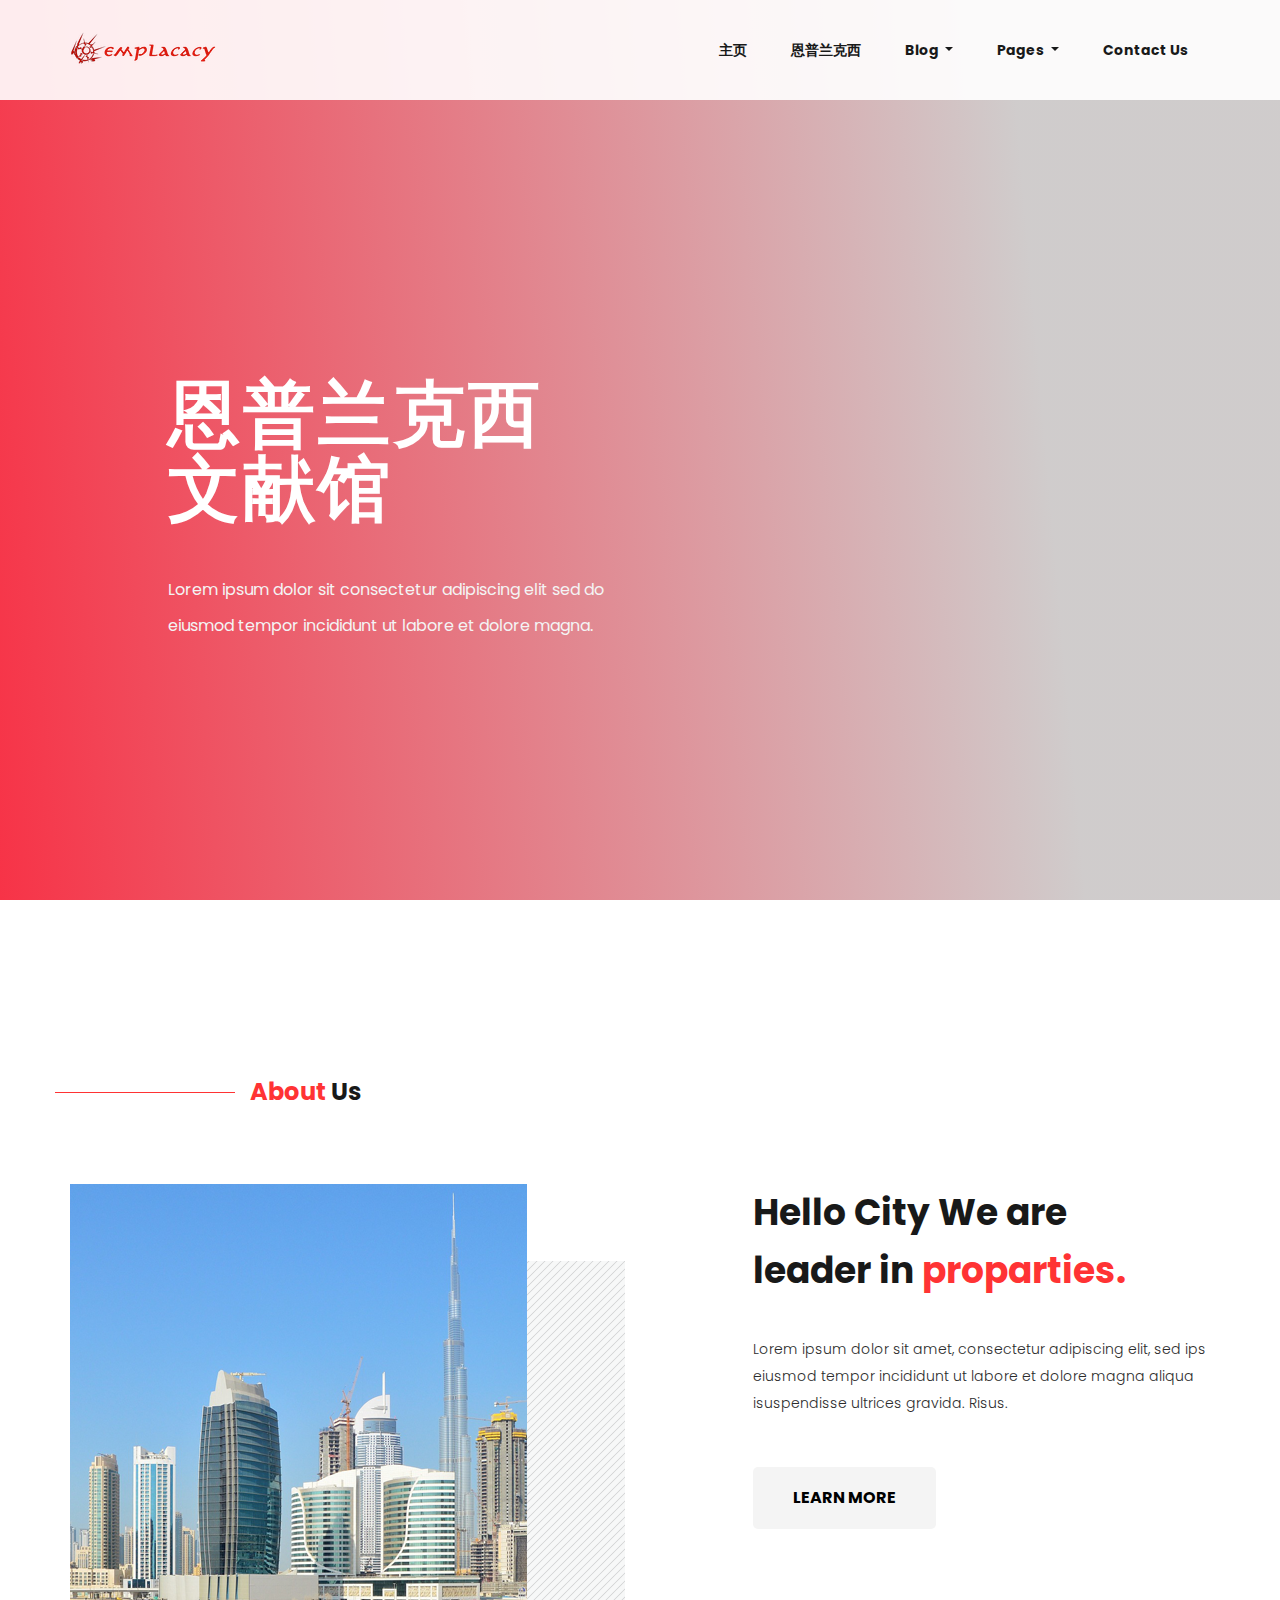
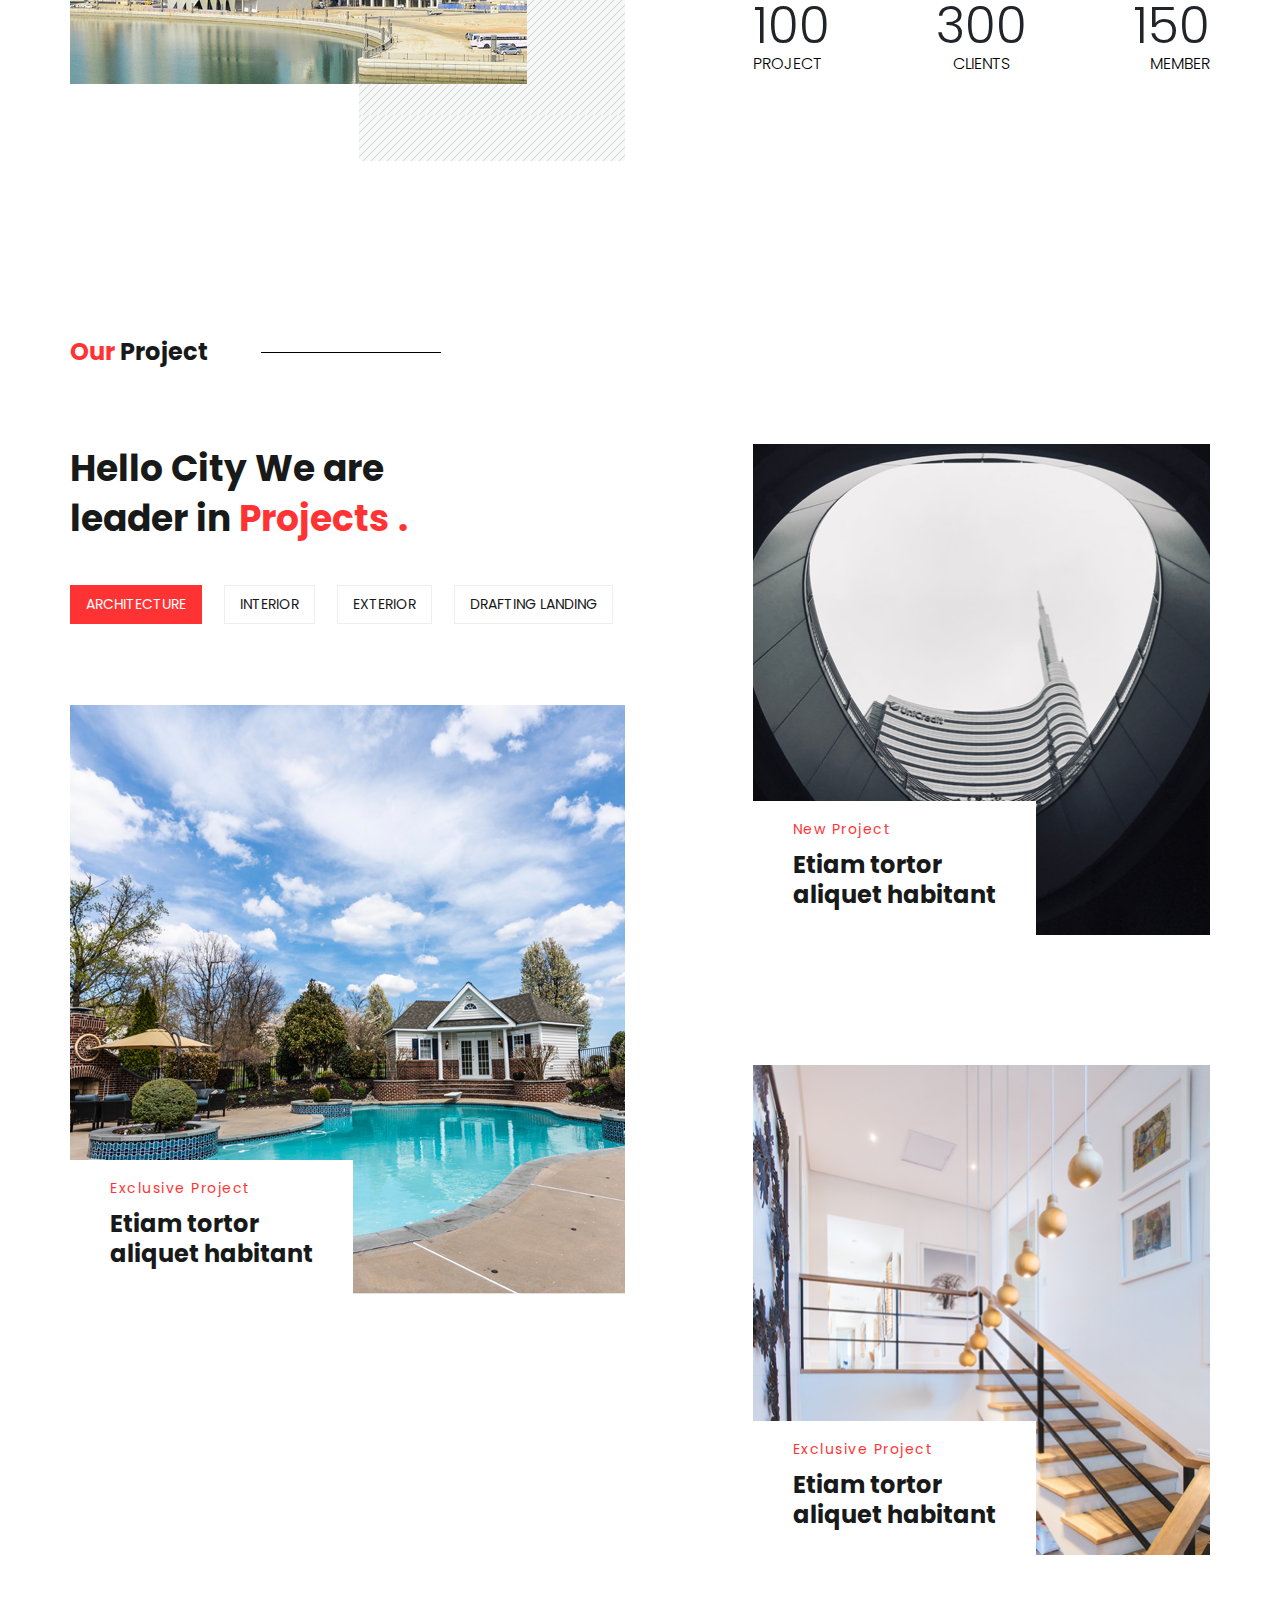
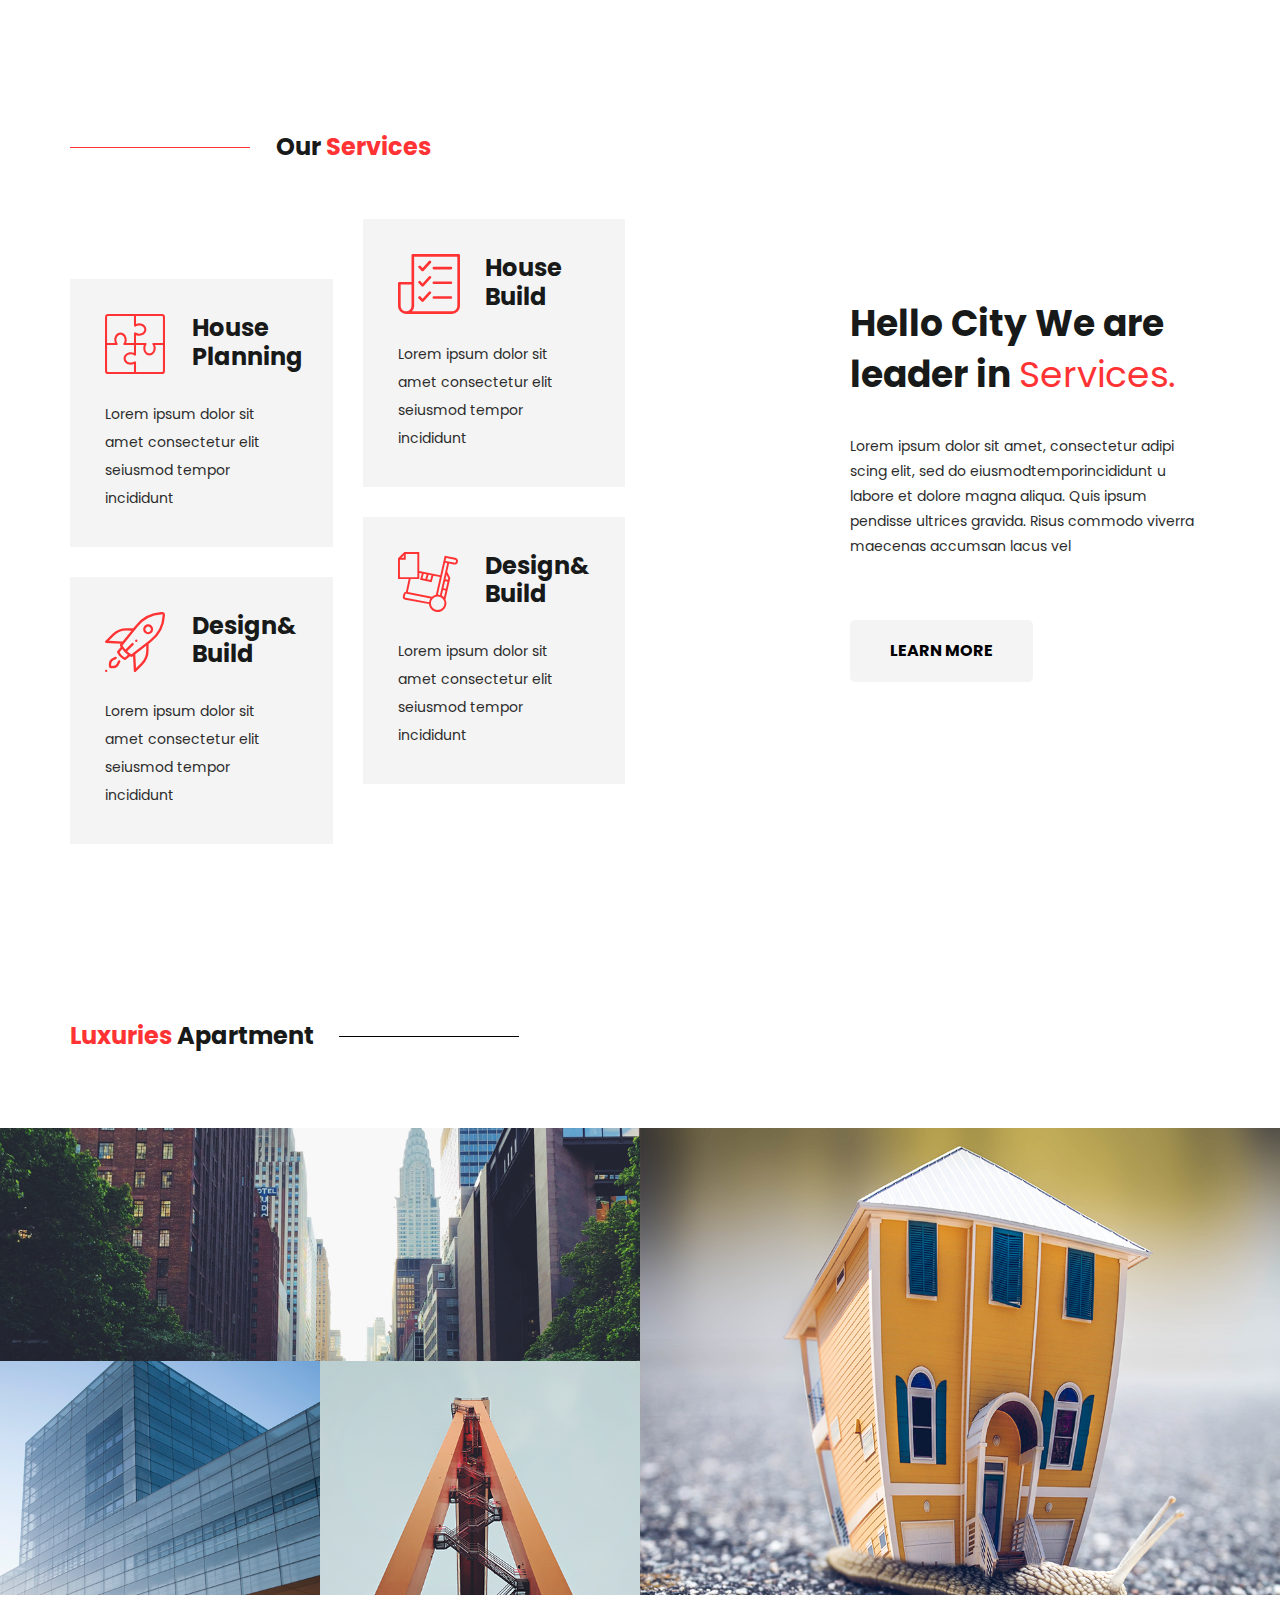
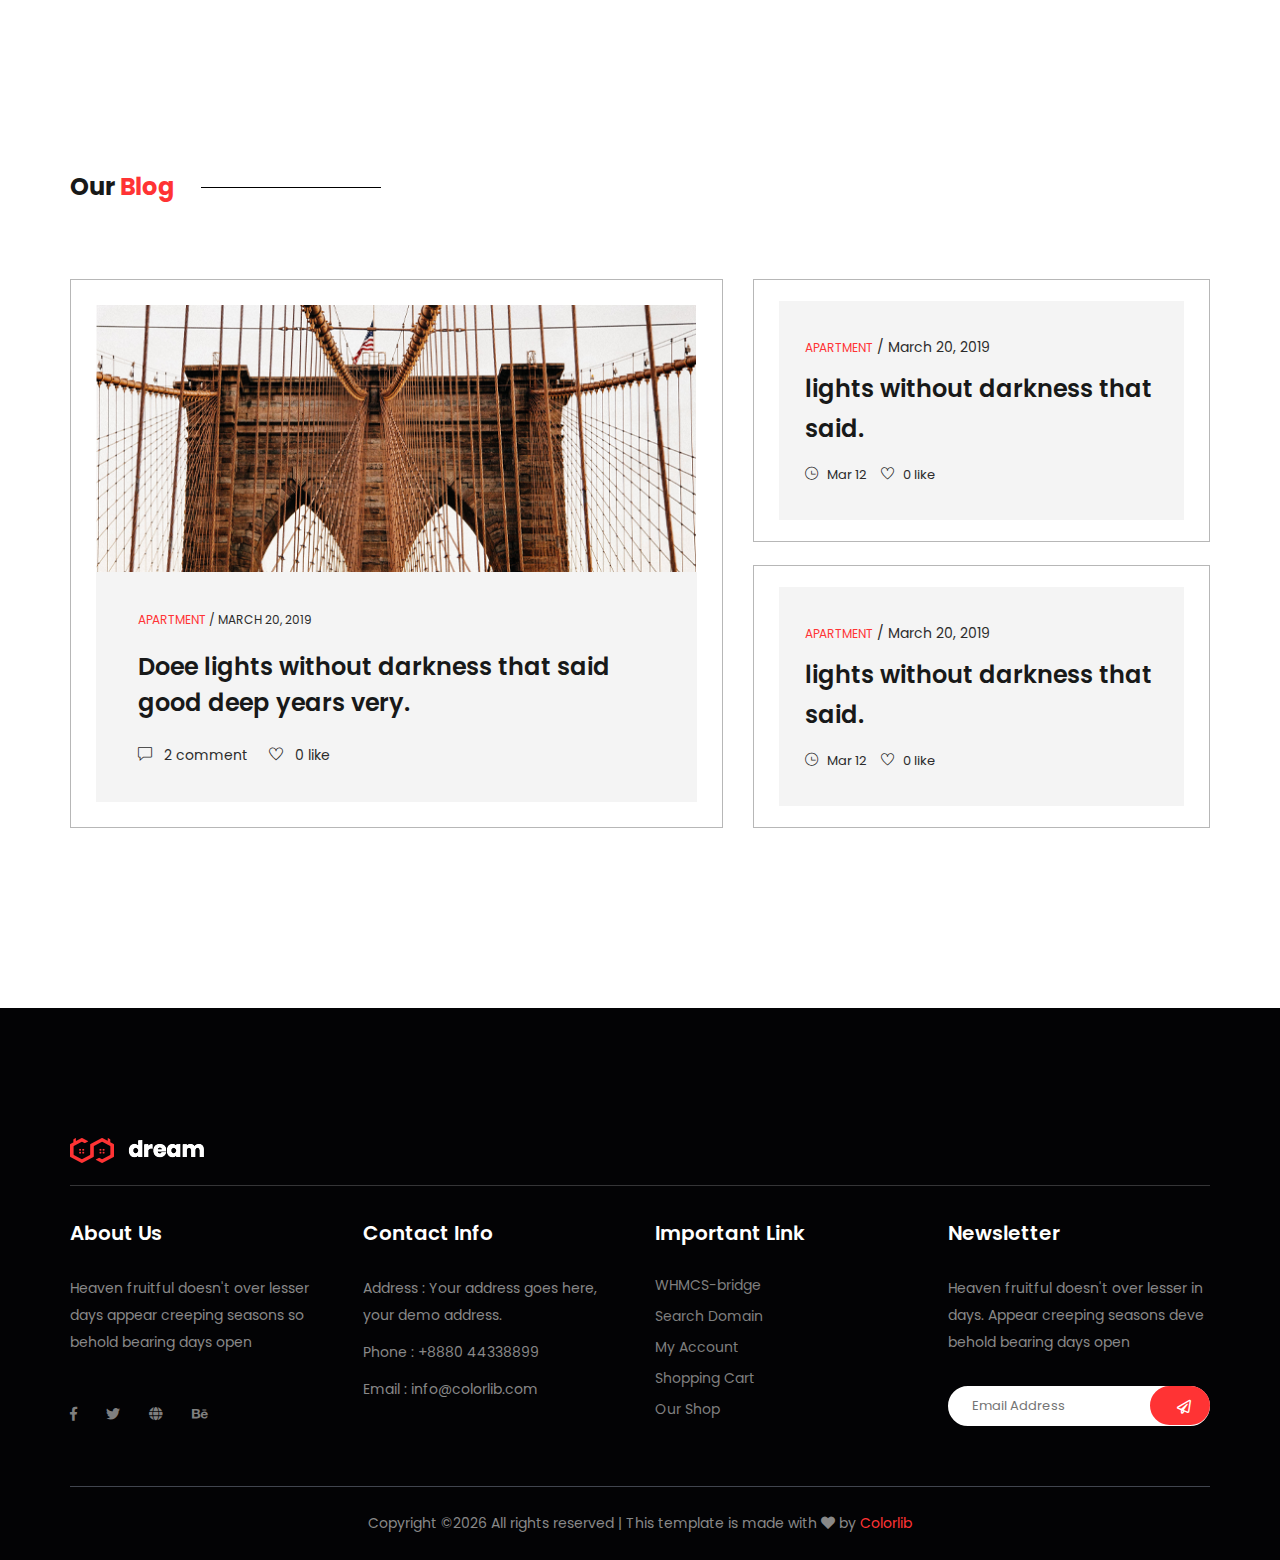
==== commit 2ba832a2: "2" ====
--- a/index.html
+++ b/index.html
@@ -67,7 +67,7 @@
                            </div>
                         </li>
                         <li class="nav-item">
-                           <a class="nav-link" href="contact.html">联系我们：最高议会</a>
+                           <a class="nav-link" href="contact.html">Contact us</a>
                         </li>
                      </ul>
                   </div>
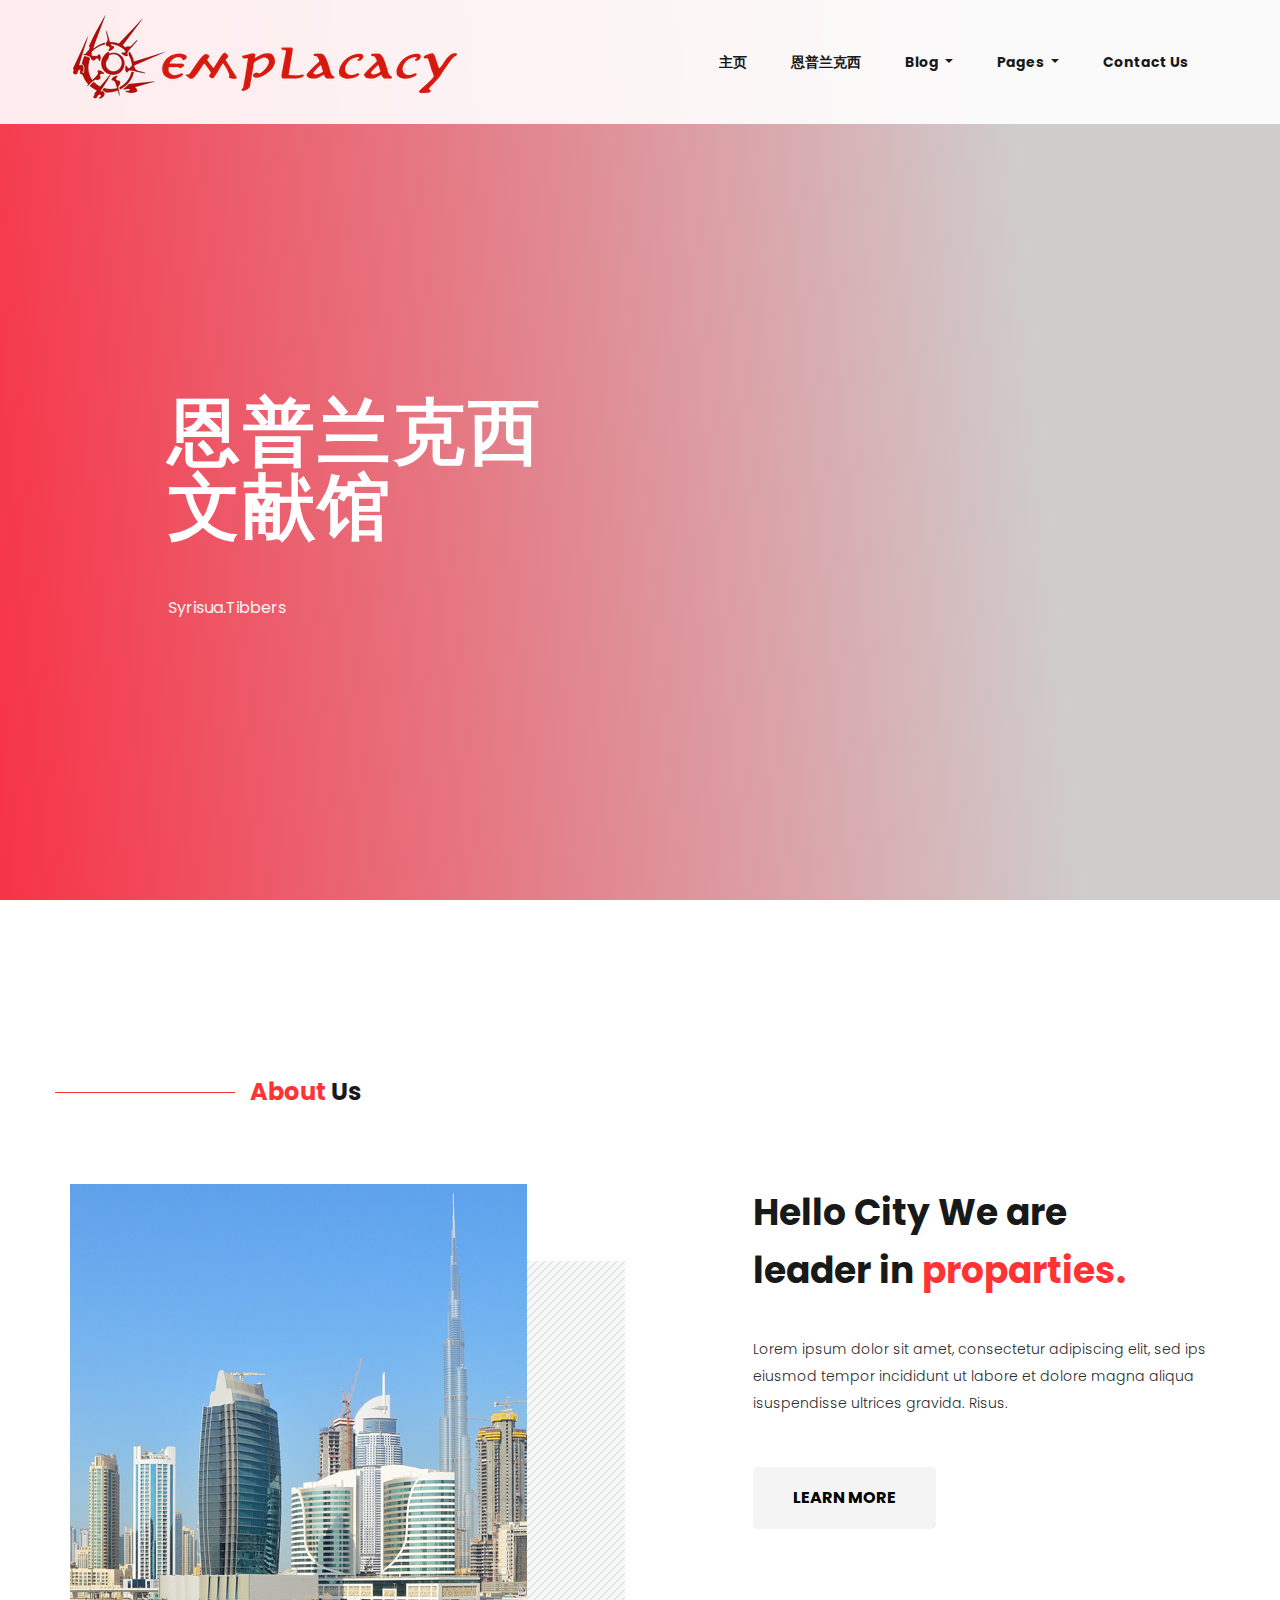
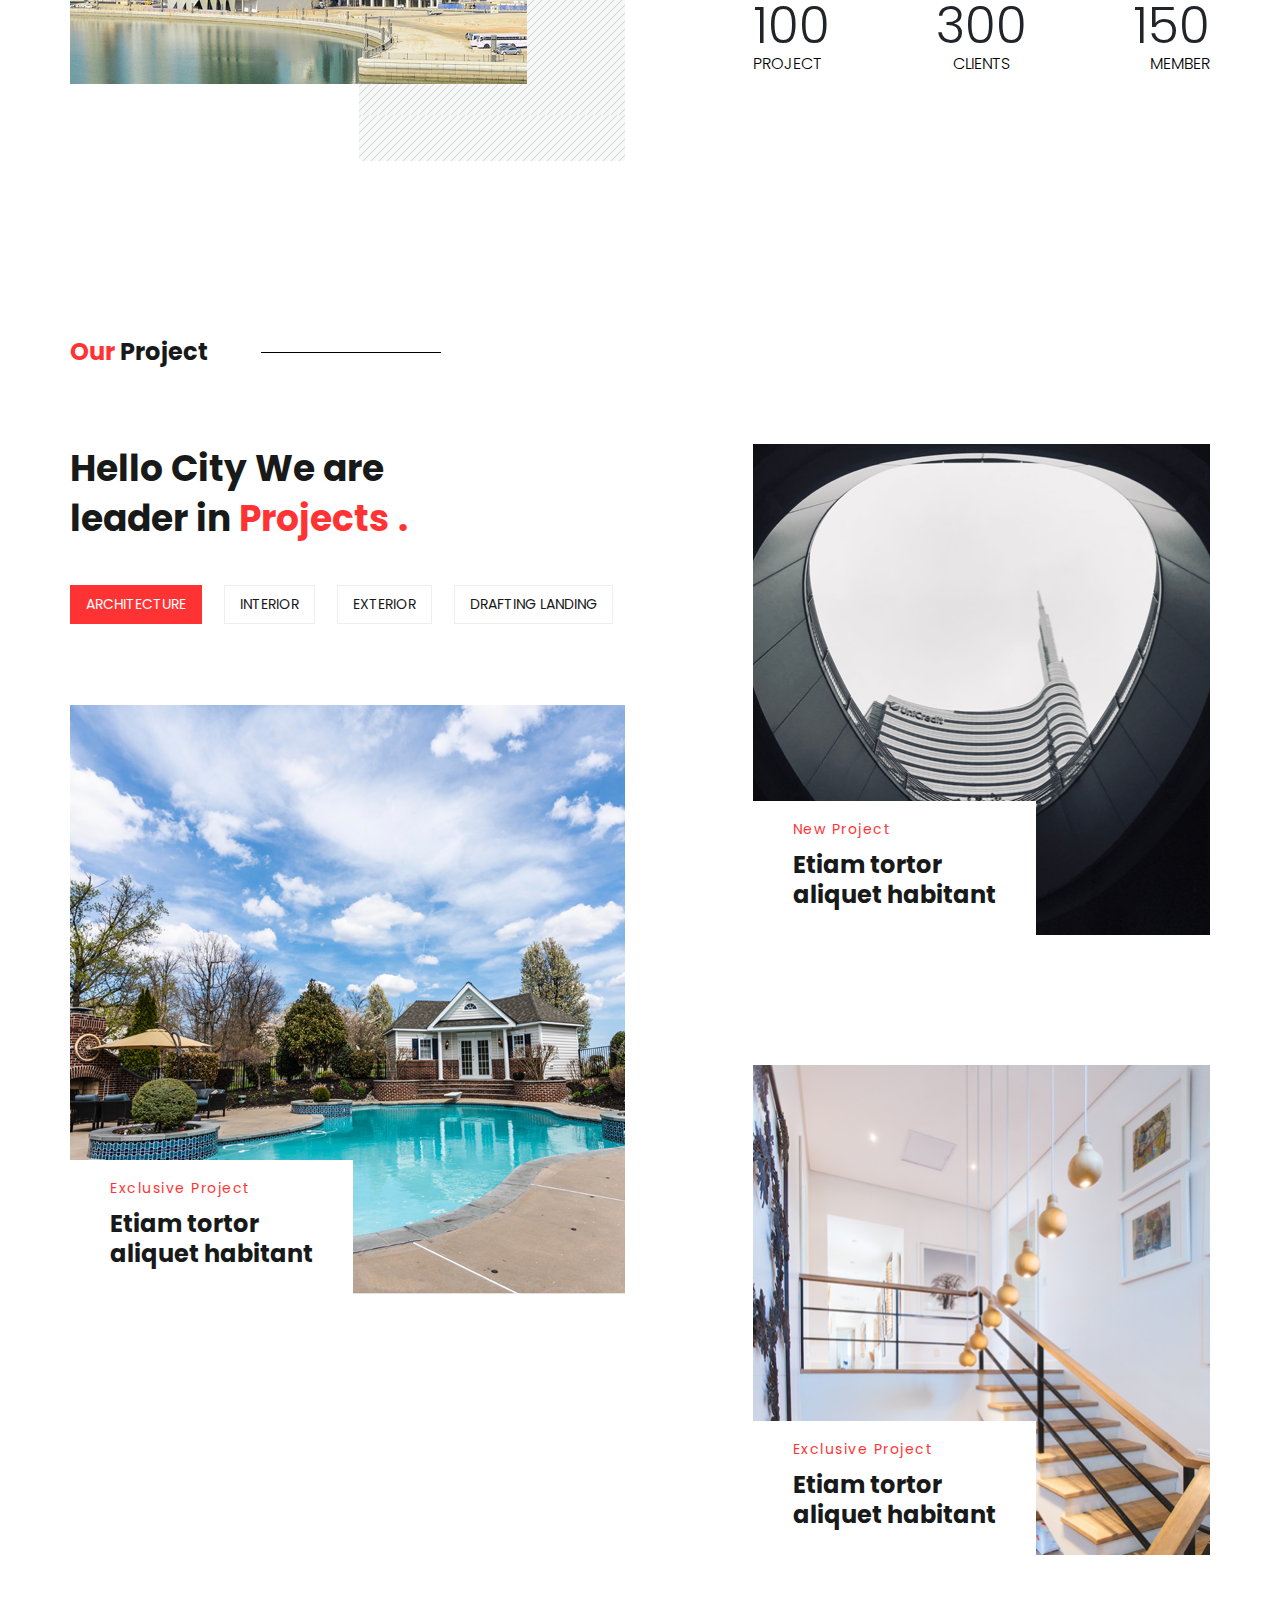
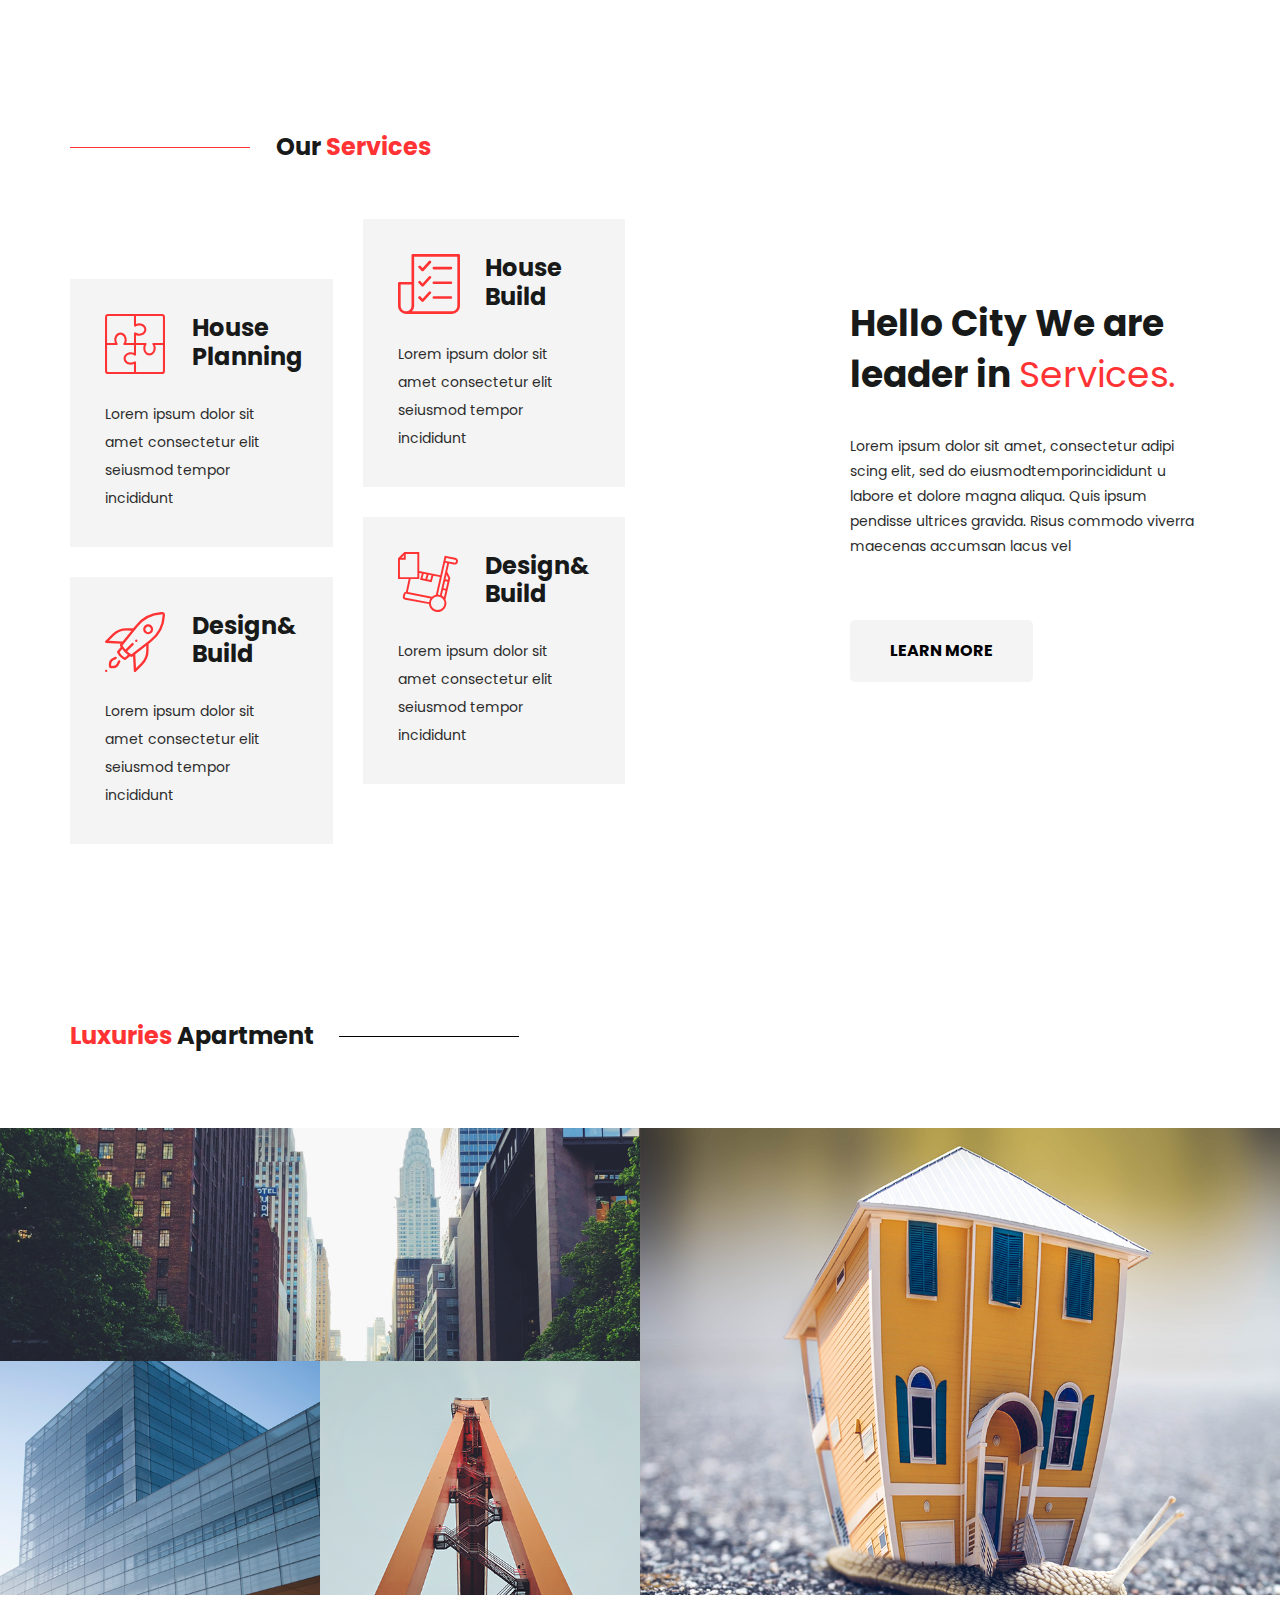
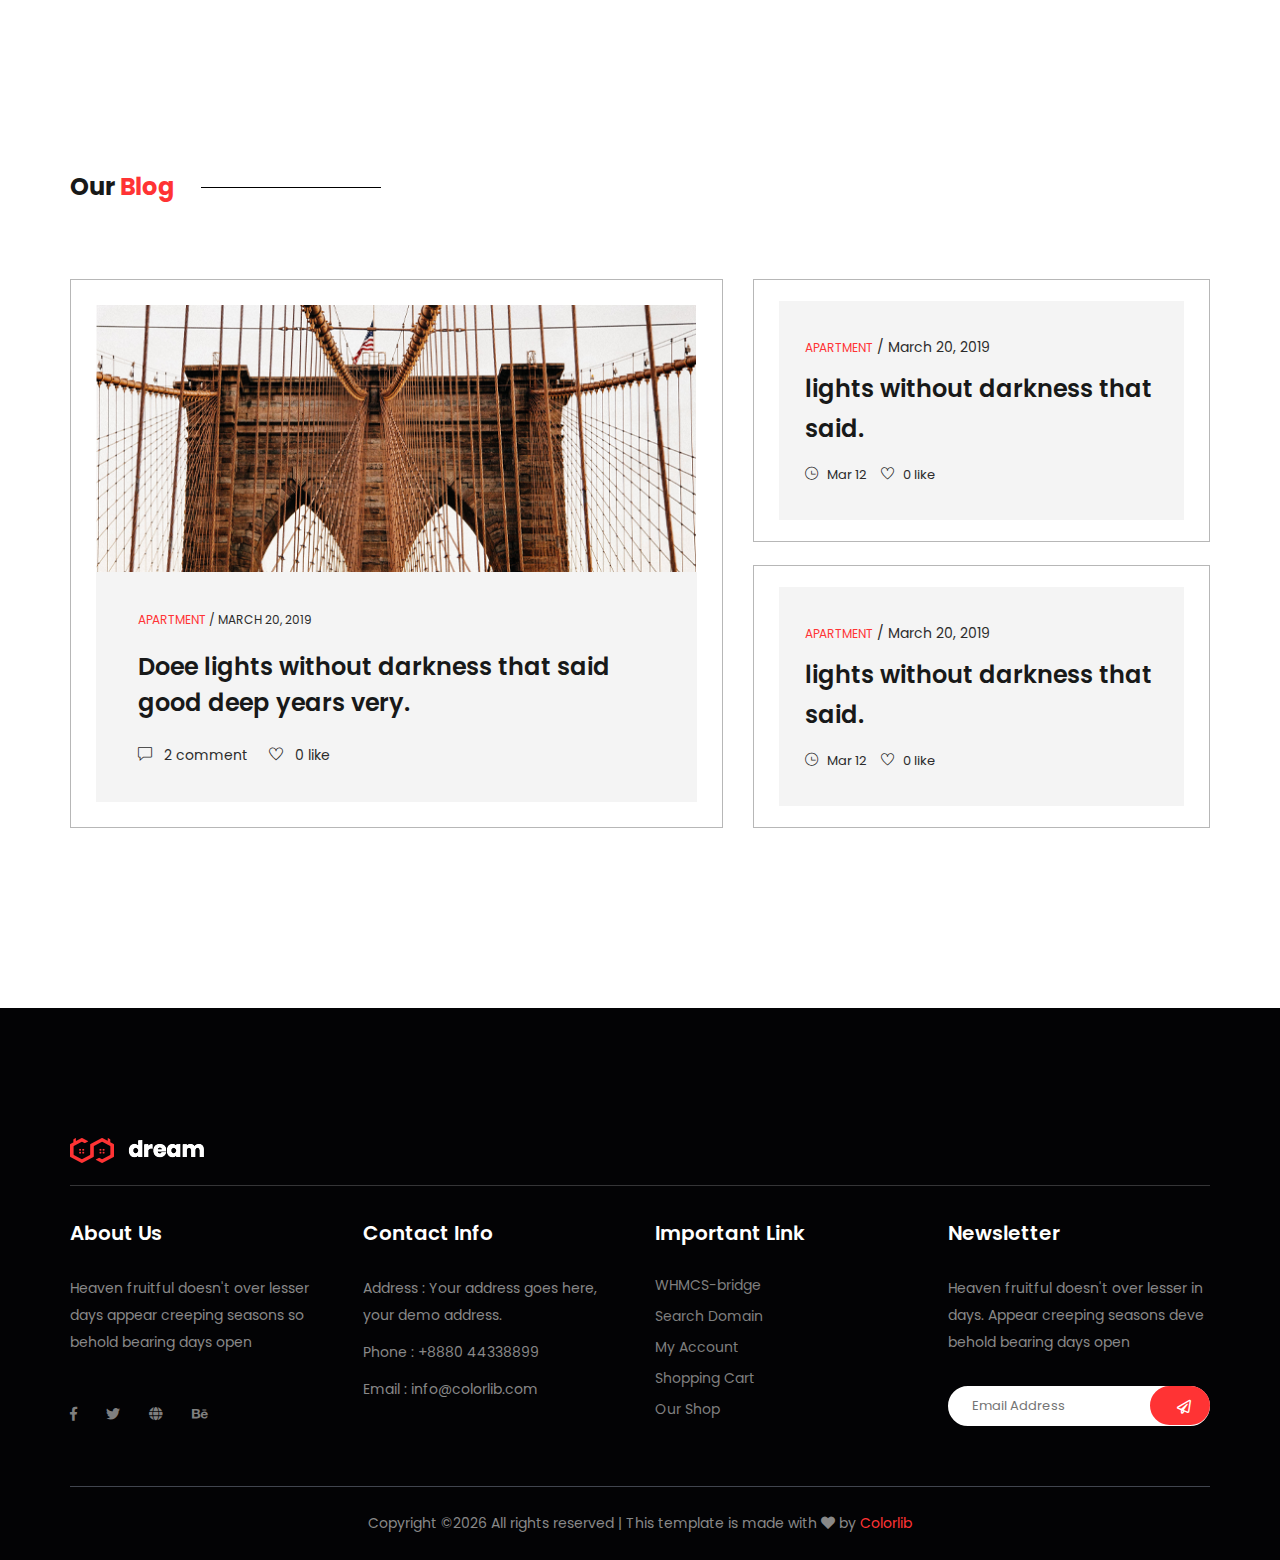
==== commit 8d5c4231: "`" ====
--- a/index.html
+++ b/index.html
@@ -5,7 +5,7 @@
    <!-- Required meta tags -->
    <meta charset="utf-8">
    <meta name="viewport" content="width=device-width, initial-scale=1, shrink-to-fit=no">
-   <title>Real_state || Home</title>
+   <title>恩普兰克西文献馆</title>
    <link rel="icon" href="img/favicon.png">
    <!-- Bootstrap CSS -->
    <link rel="stylesheet" href="css/bootstrap.min.css">
@@ -87,8 +87,7 @@
                   <div class="banner_text_iner">
                      <h2>恩普兰克西<br>
                        文献馆</h2>
-                     <p>Lorem ipsum dolor sit consectetur adipiscing elit sed do
-                        eiusmod tempor incididunt ut labore et dolore magna. </p>
+                     <p>Syrisua.Tibbers</p>
                   </div>
                </div>
             </div>
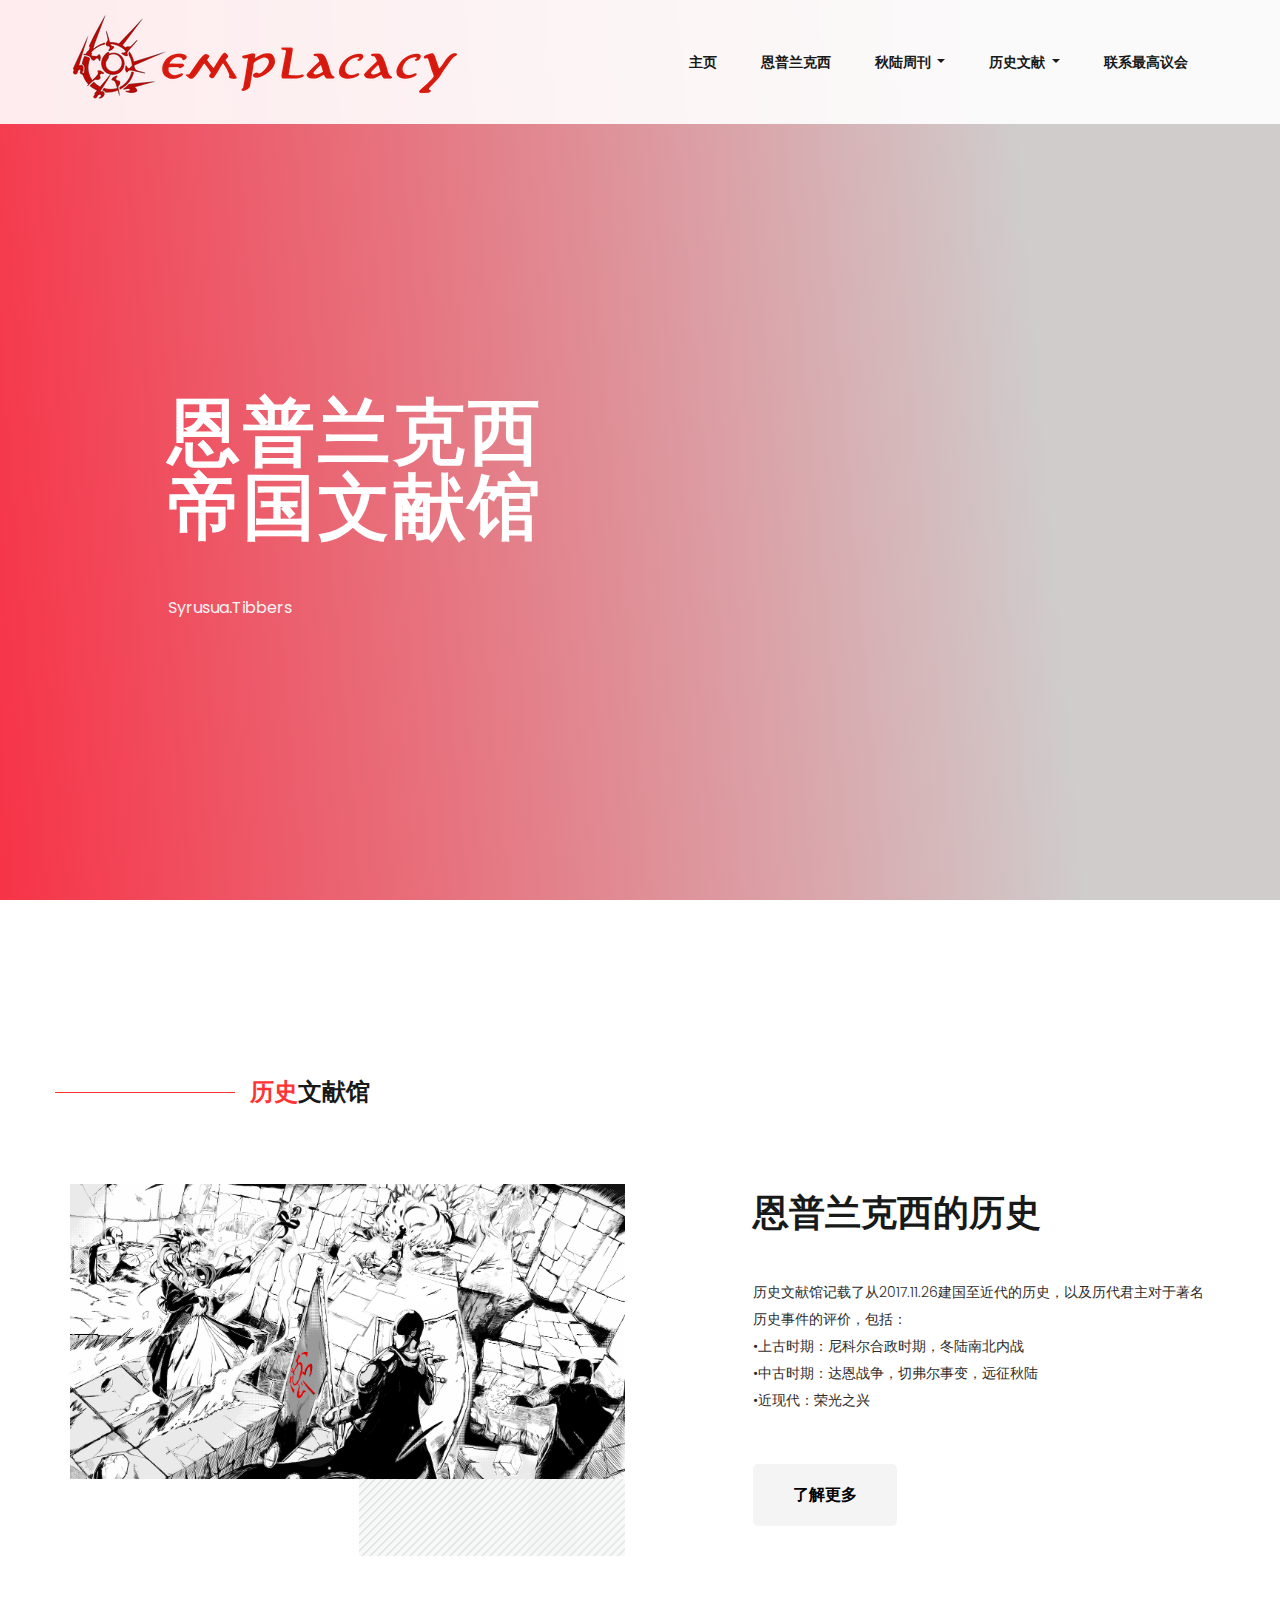
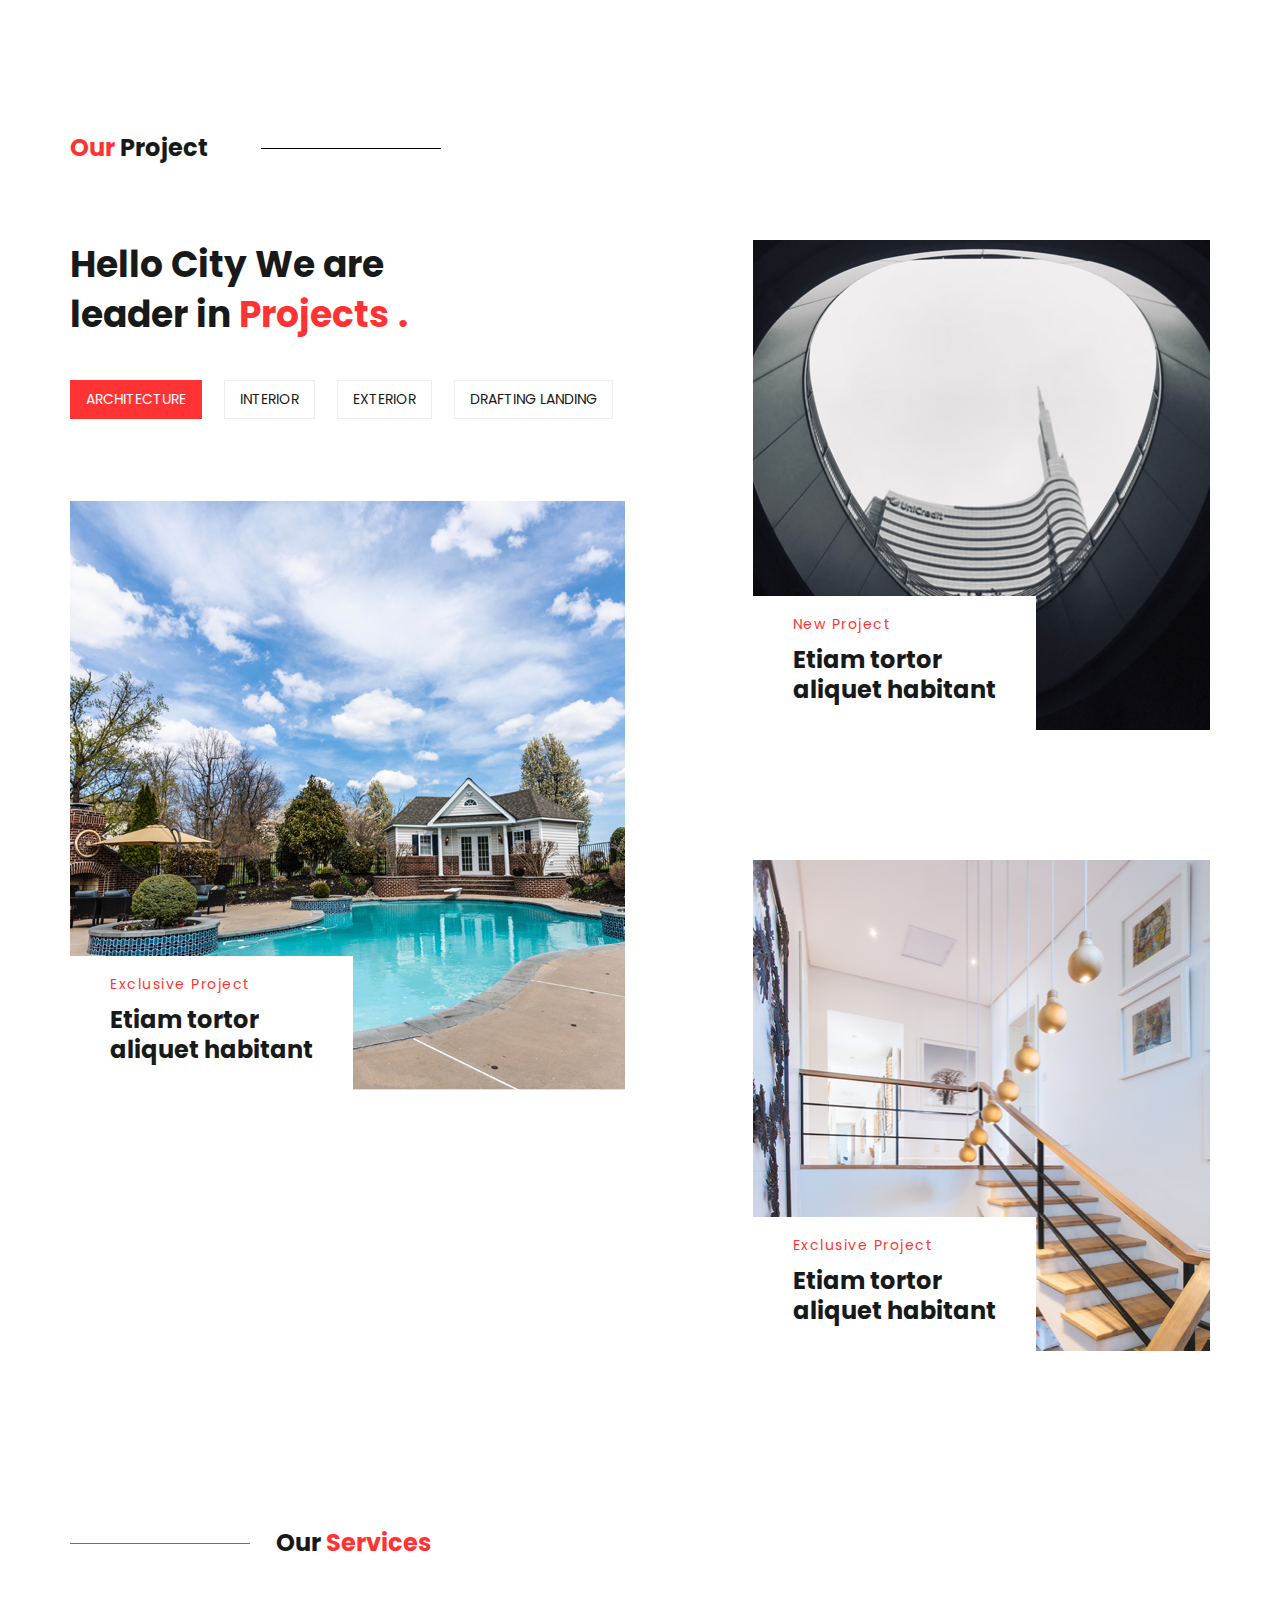
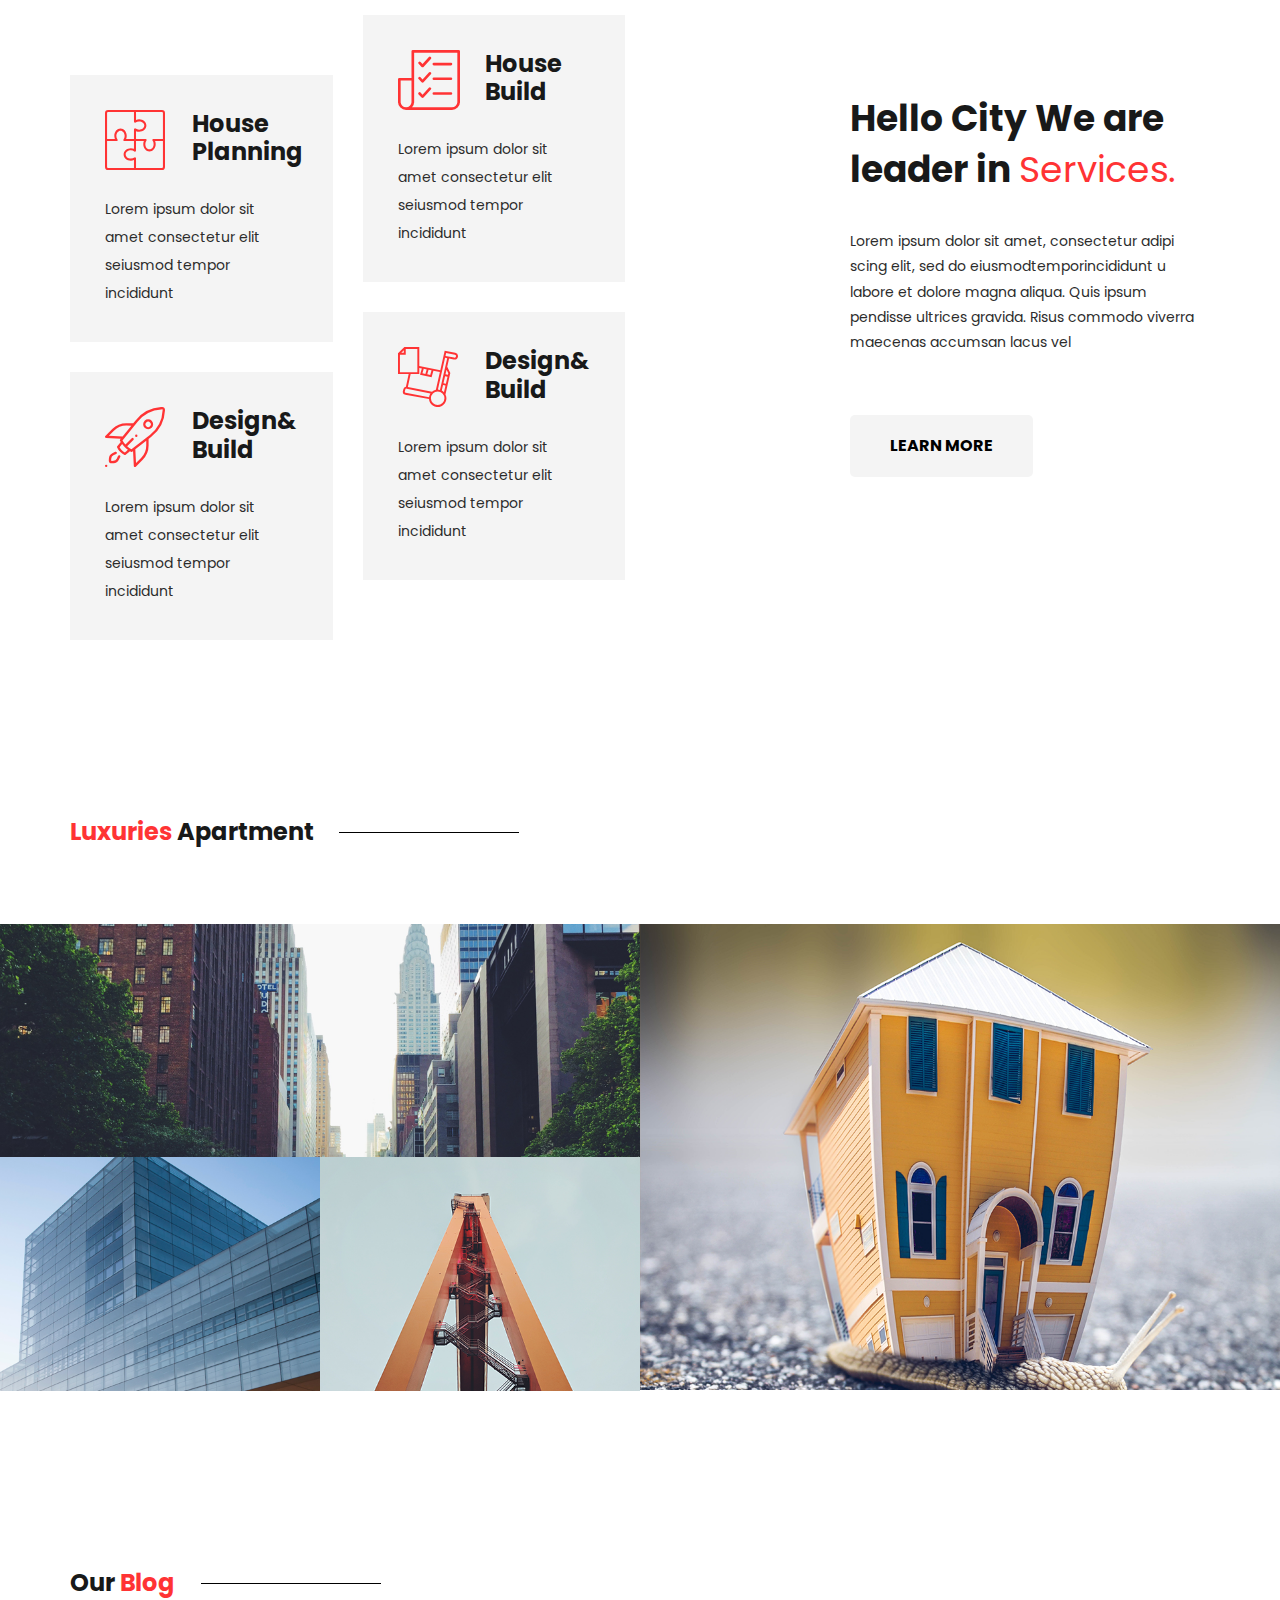
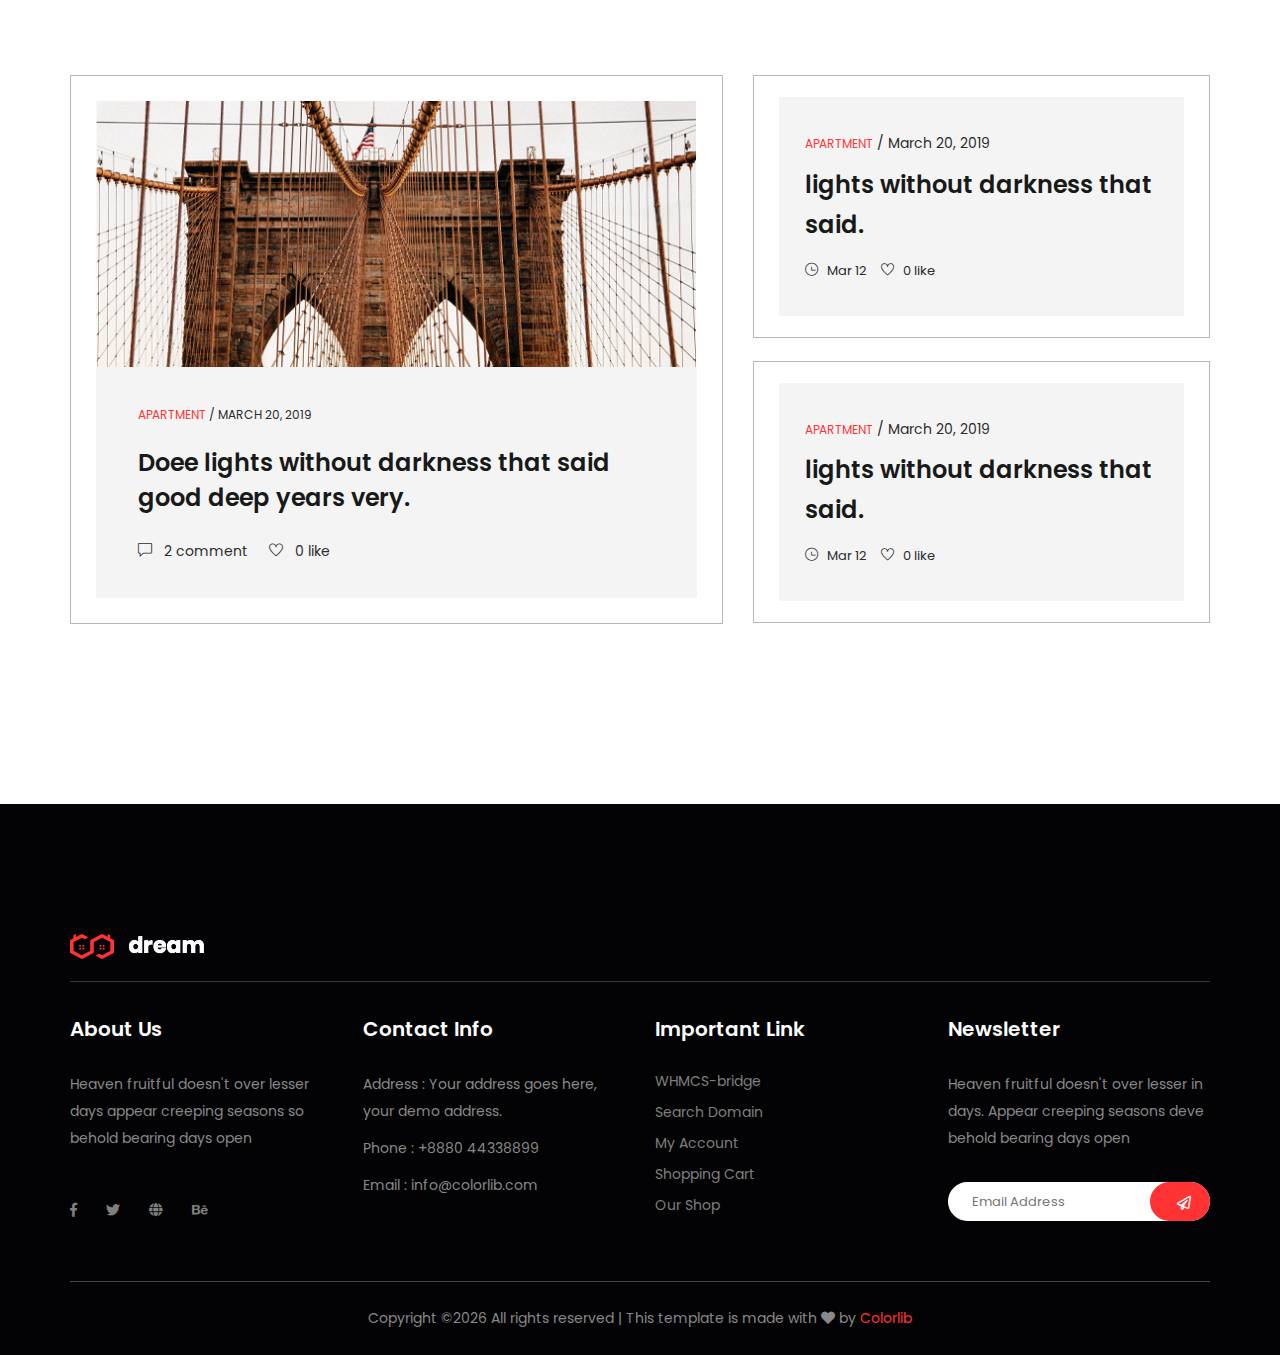
==== commit 8d5821fb: "1" ====
--- a/index.html
+++ b/index.html
@@ -48,17 +48,17 @@
                         <li class="nav-item dropdown">
                            <a class="nav-link dropdown-toggle" href="#" id="navbarDropdown" role="button"
                               data-toggle="dropdown" aria-haspopup="true" aria-expanded="false">
-                              blog
+                              秋陆周刊
                            </a>
                            <div class="dropdown-menu" aria-labelledby="navbarDropdown">
-                              <a class="dropdown-item" href="blog.html">blog</a>
+                              <a class="dropdown-item" href="blog.html"></a>
                               <a class="dropdown-item" href="single-blog.html">Single blog</a>
                            </div>
                         </li>
                         <li class="nav-item dropdown">
                            <a class="nav-link dropdown-toggle" href="#" id="navbarDropdown" role="button"
                               data-toggle="dropdown" aria-haspopup="true" aria-expanded="false">
-                              pages
+                              历史文献
                            </a>
                            <div class="dropdown-menu" aria-labelledby="navbarDropdown">
                               <a class="dropdown-item" href="project.html">Project</a>
@@ -67,7 +67,7 @@
                            </div>
                         </li>
                         <li class="nav-item">
-                           <a class="nav-link" href="contact.html">Contact us</a>
+                           <a class="nav-link" href="contact.html">联系最高议会</a>
                         </li>
                      </ul>
                   </div>
@@ -86,8 +86,8 @@
                <div class="banner_text aling-items-center">
                   <div class="banner_text_iner">
                      <h2>恩普兰克西<br>
-                       文献馆</h2>
-                     <p>Syrisua.Tibbers</p>
+                       帝国文献馆</h2>
+                     <p>Syrusua.Tibbers</p>
                   </div>
                </div>
             </div>
@@ -101,7 +101,7 @@
       <div class="container">
          <div class="row">
             <div class="section_tittle">
-               <h2><span>about</span> us</h2>
+               <h2><span>历史</span>文献馆</h2>
             </div>
          </div>
          <div class="row">
@@ -112,26 +112,12 @@
             </div>
             <div class="offset-lg-1 col-lg-5 col-sm-8 col-md-6">
                <div class="about_text">
-                  <h2>Hello City We are
-                     leader in <span>proparties.</span></h2>
-                  <p>Lorem ipsum dolor sit amet, consectetur adipiscing elit, sed ips
-                     eiusmod tempor incididunt ut labore et dolore magna aliqua isuspendisse
-                     ultrices gravida. Risus. </p>
-                  <a href="#" class="btn_1">learn More</a>
-                  <div class="about_part_counter">
-                     <div class="single_counter">
-                        <span class="counter">100</span>
-                        <p>project</p>
-                     </div>
-                     <div class="single_counter">
-                        <span class="counter">300</span>
-                        <p>clients</p>
-                     </div>
-                     <div class="single_counter">
-                        <span class="counter">150</span>
-                        <p>member</p>
-                     </div>
-                  </div>
+                  <h2>恩普兰克西的历史</h2>
+                  <p>历史文献馆记载了从2017.11.26建国至近代的历史，以及历代君主对于著名历史事件的评价，包括：
+                    <br><span>&#8226;</span>上古时期：尼科尔合政时期，冬陆南北内战
+                    <br><span>&#8226;</span>中古时期：达恩战争，切弗尔事变，远征秋陆
+                    <br><span>&#8226;</span>近现代：荣光之兴</p>
+                  <a href="#" class="btn_1">了解更多</a>
                </div>
             </div>
          </div>
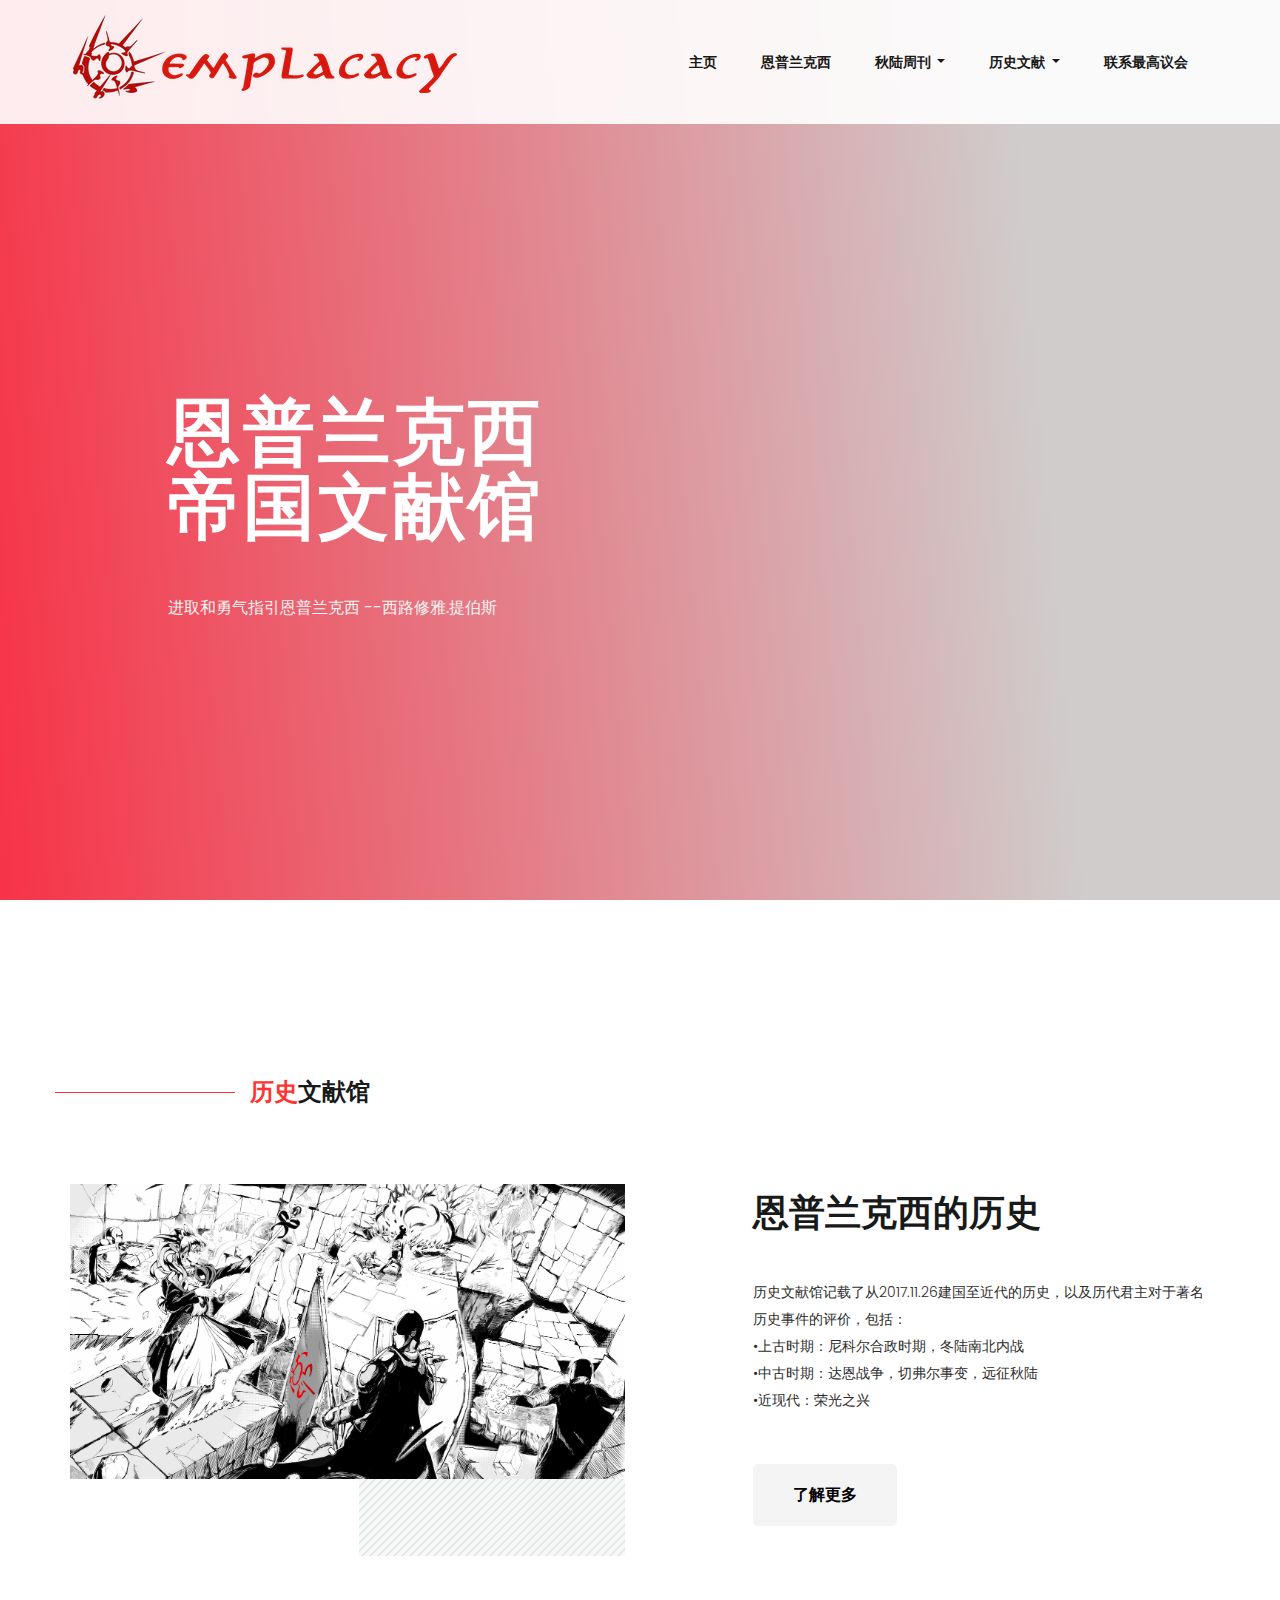
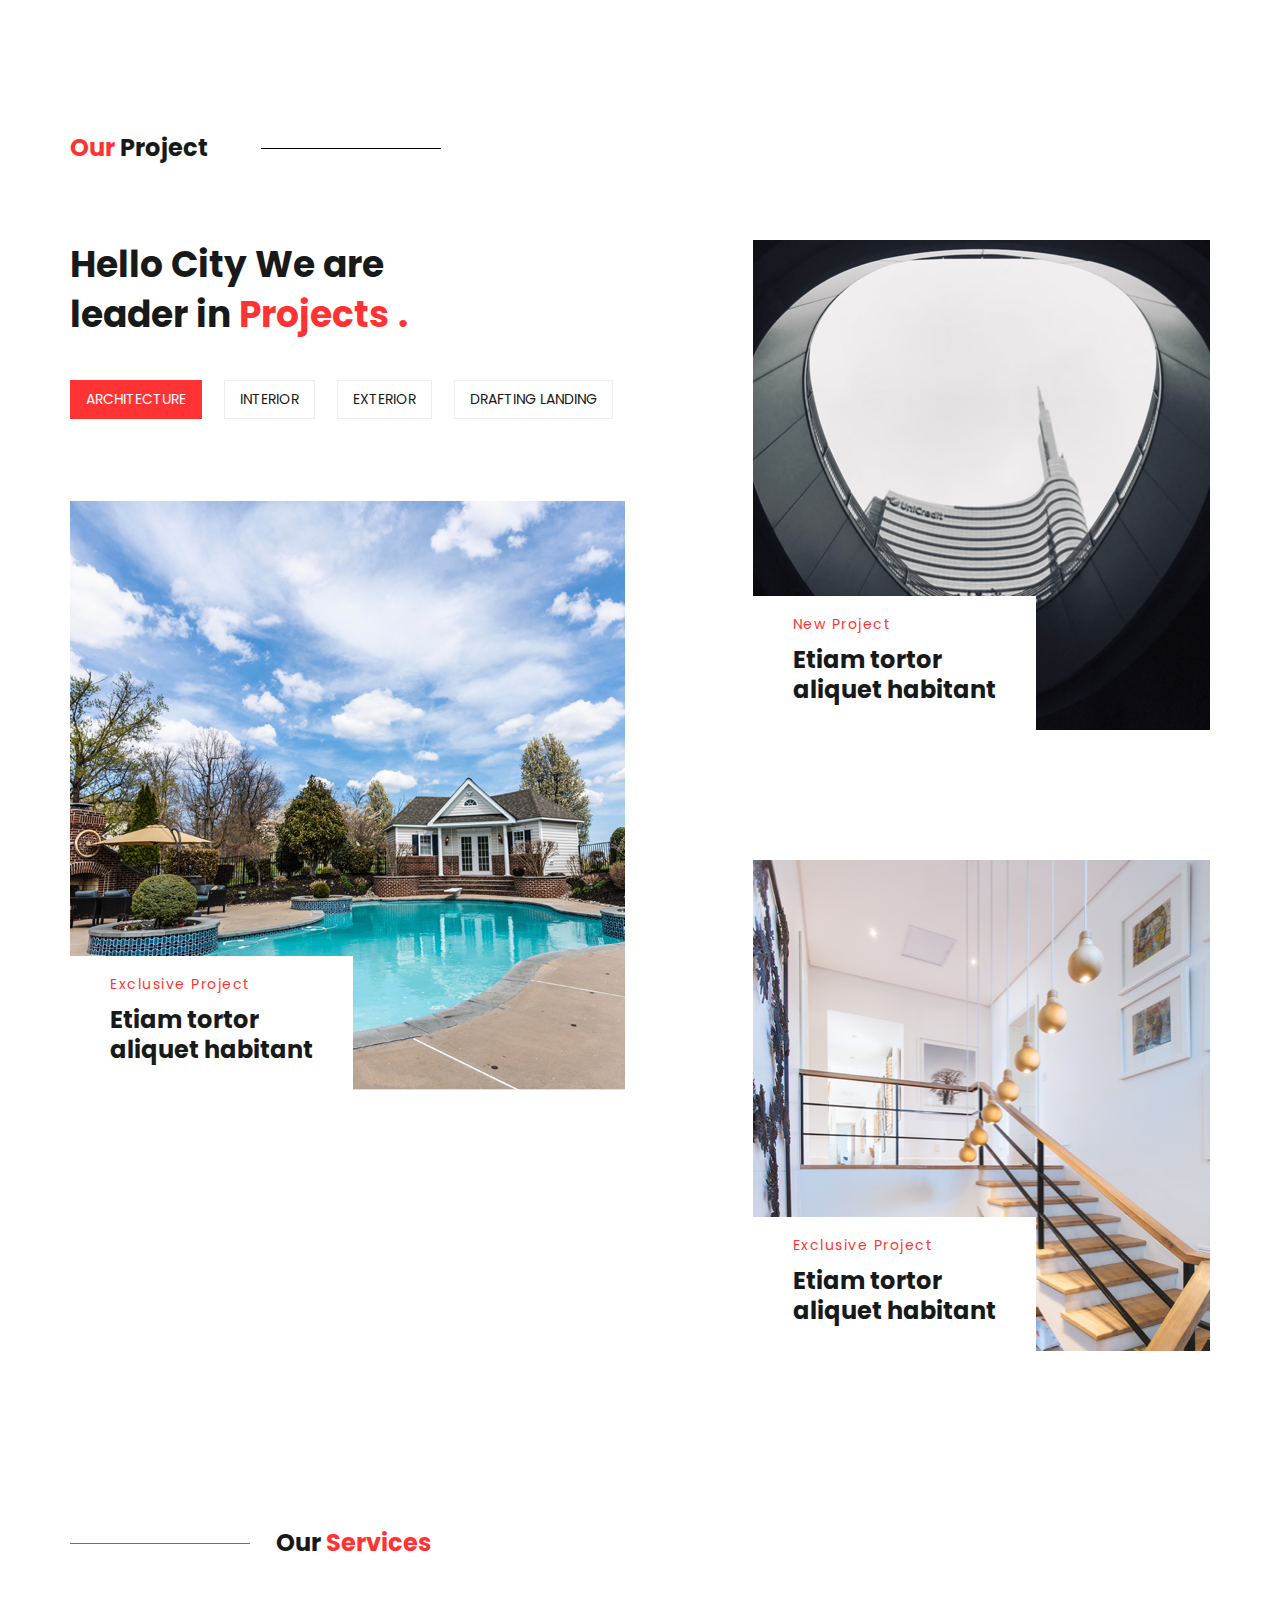
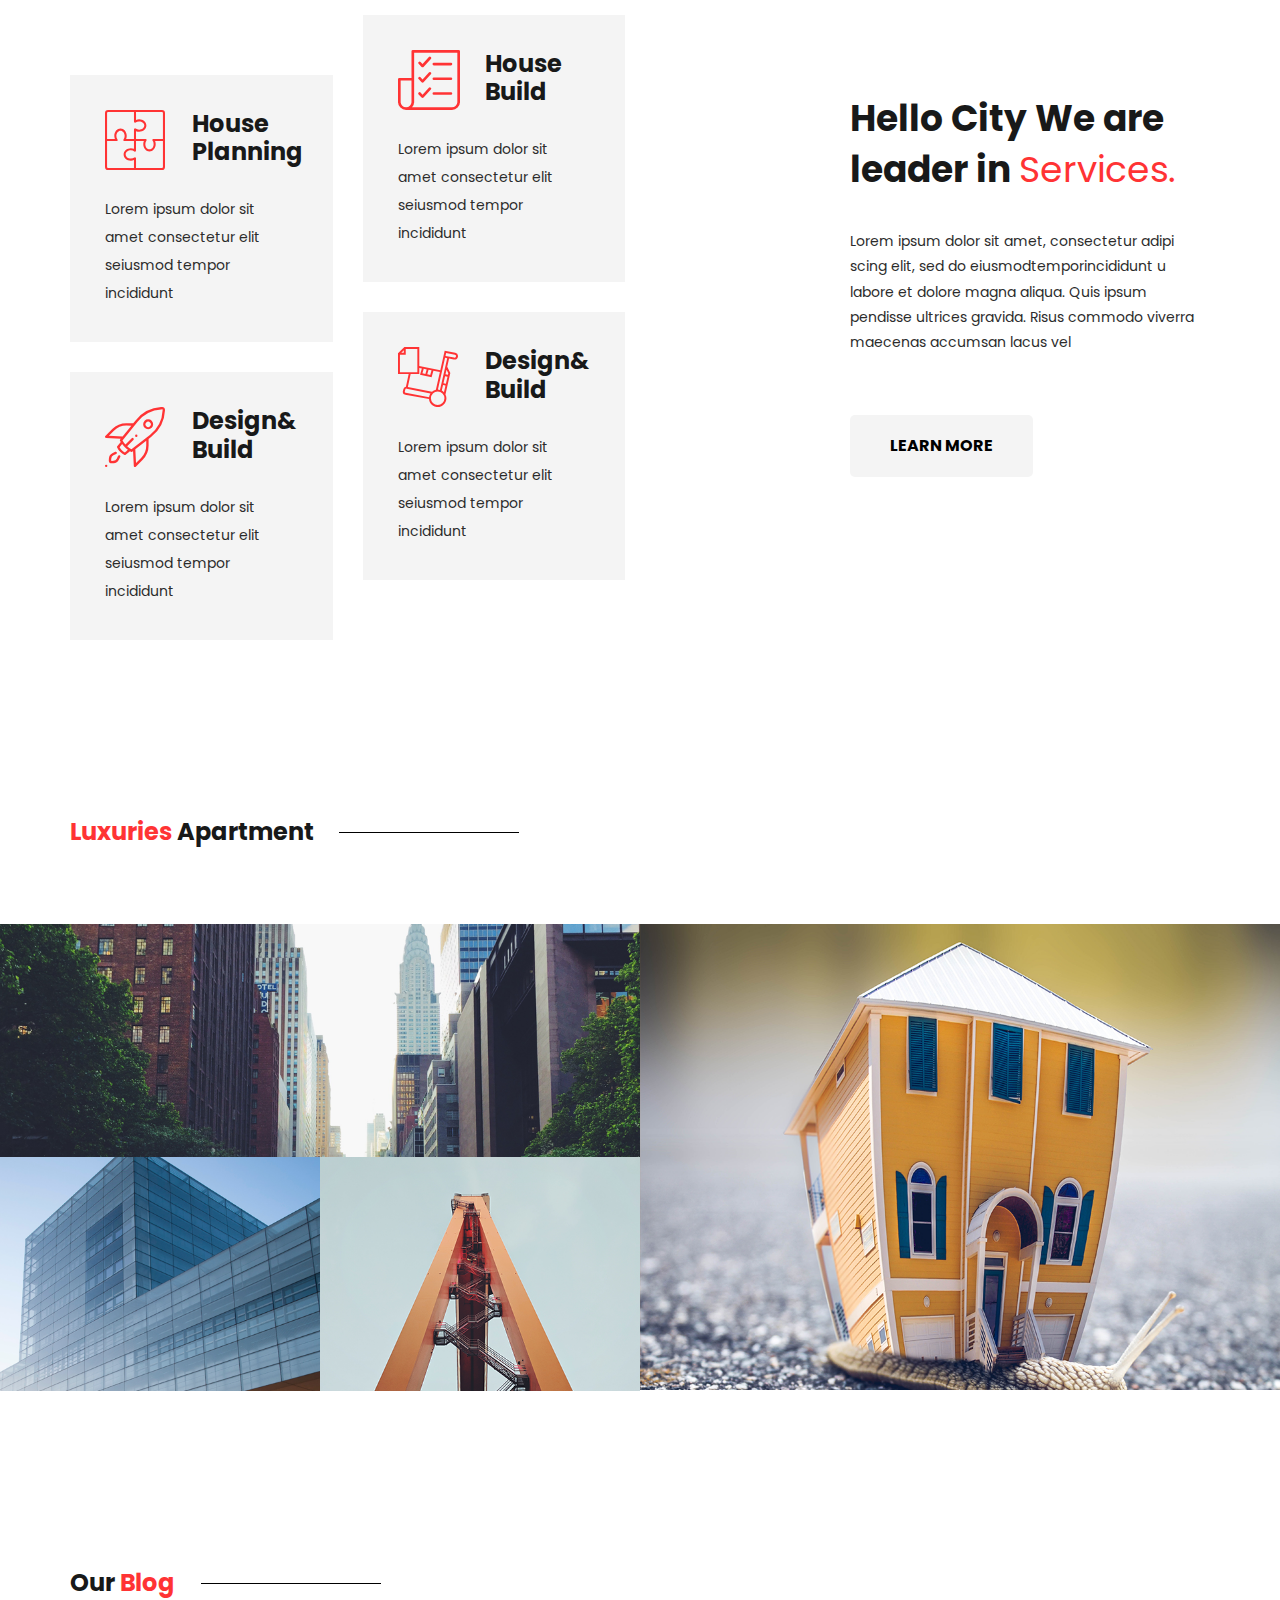
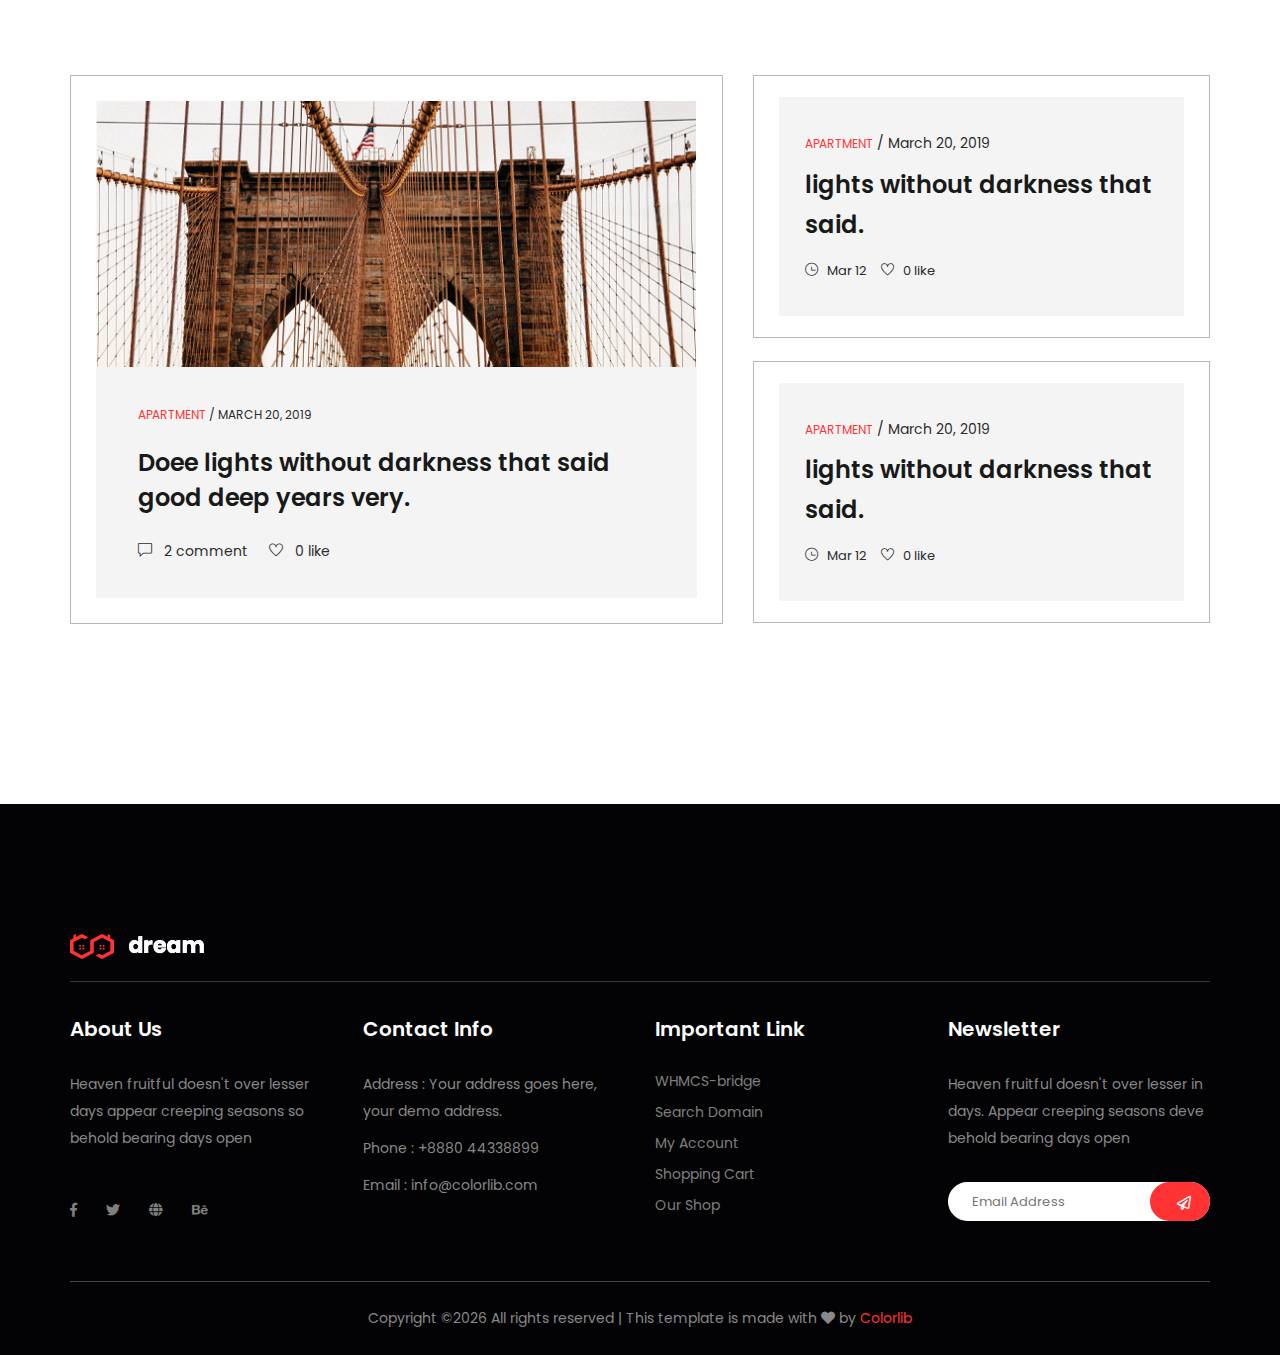
==== commit 43d52121: "3" ====
--- a/index.html
+++ b/index.html
@@ -87,7 +87,7 @@
                   <div class="banner_text_iner">
                      <h2>恩普兰克西<br>
                        帝国文献馆</h2>
-                     <p>Syrusua.Tibbers</p>
+                     <p>进取和勇气指引恩普兰克西  --西路修雅.提伯斯</p>
                   </div>
                </div>
             </div>
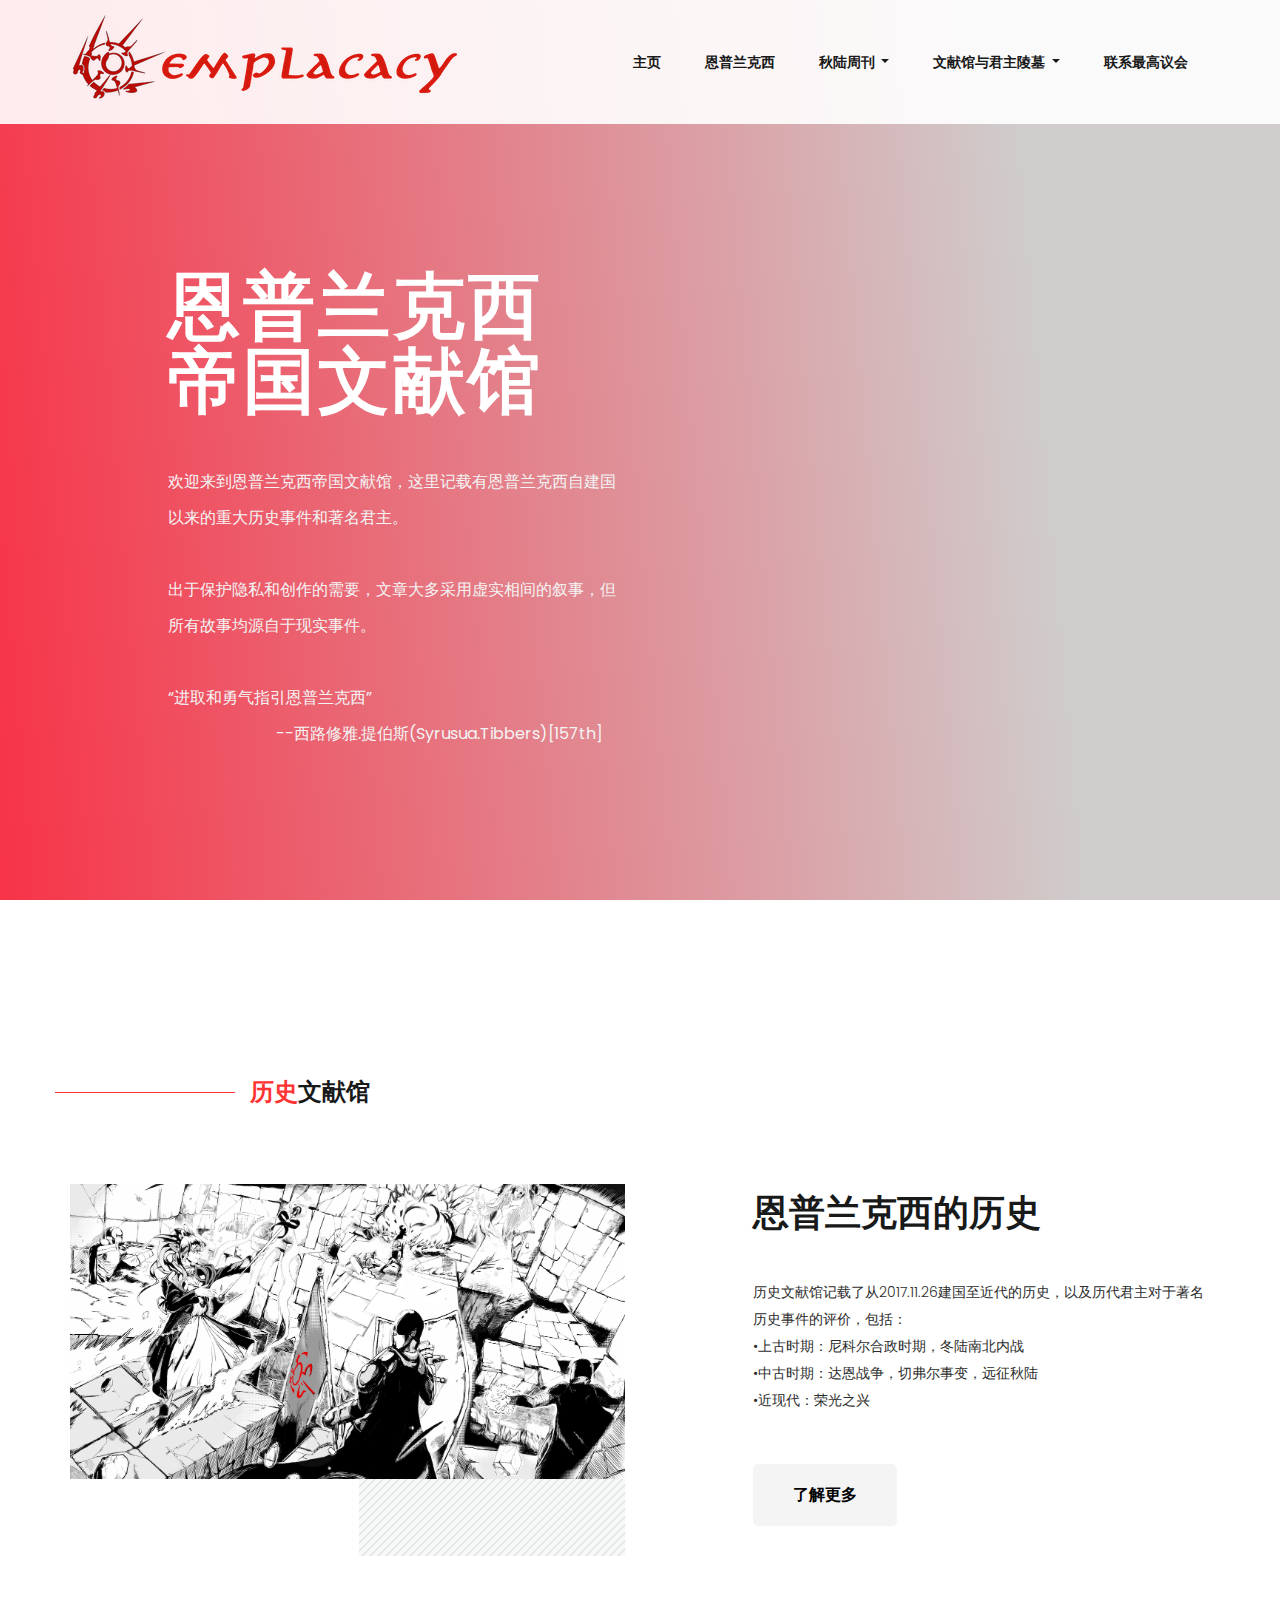
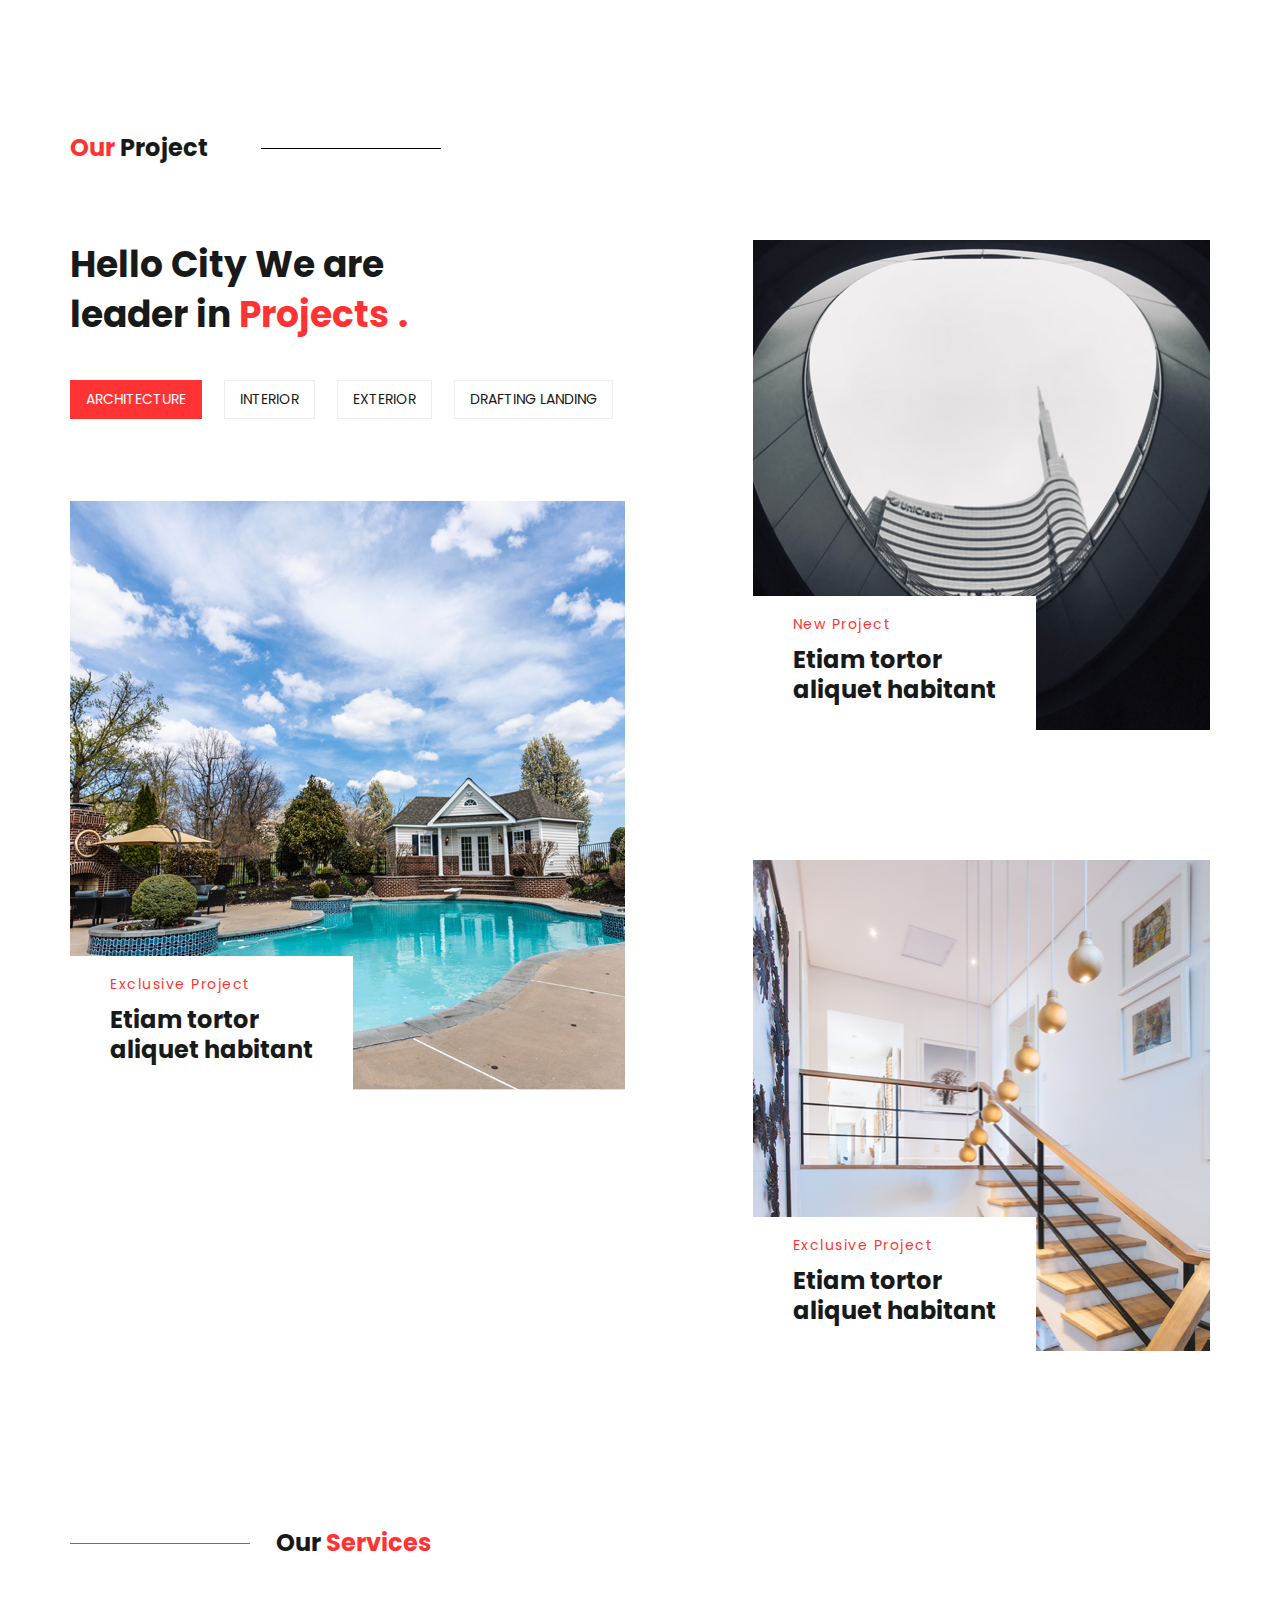
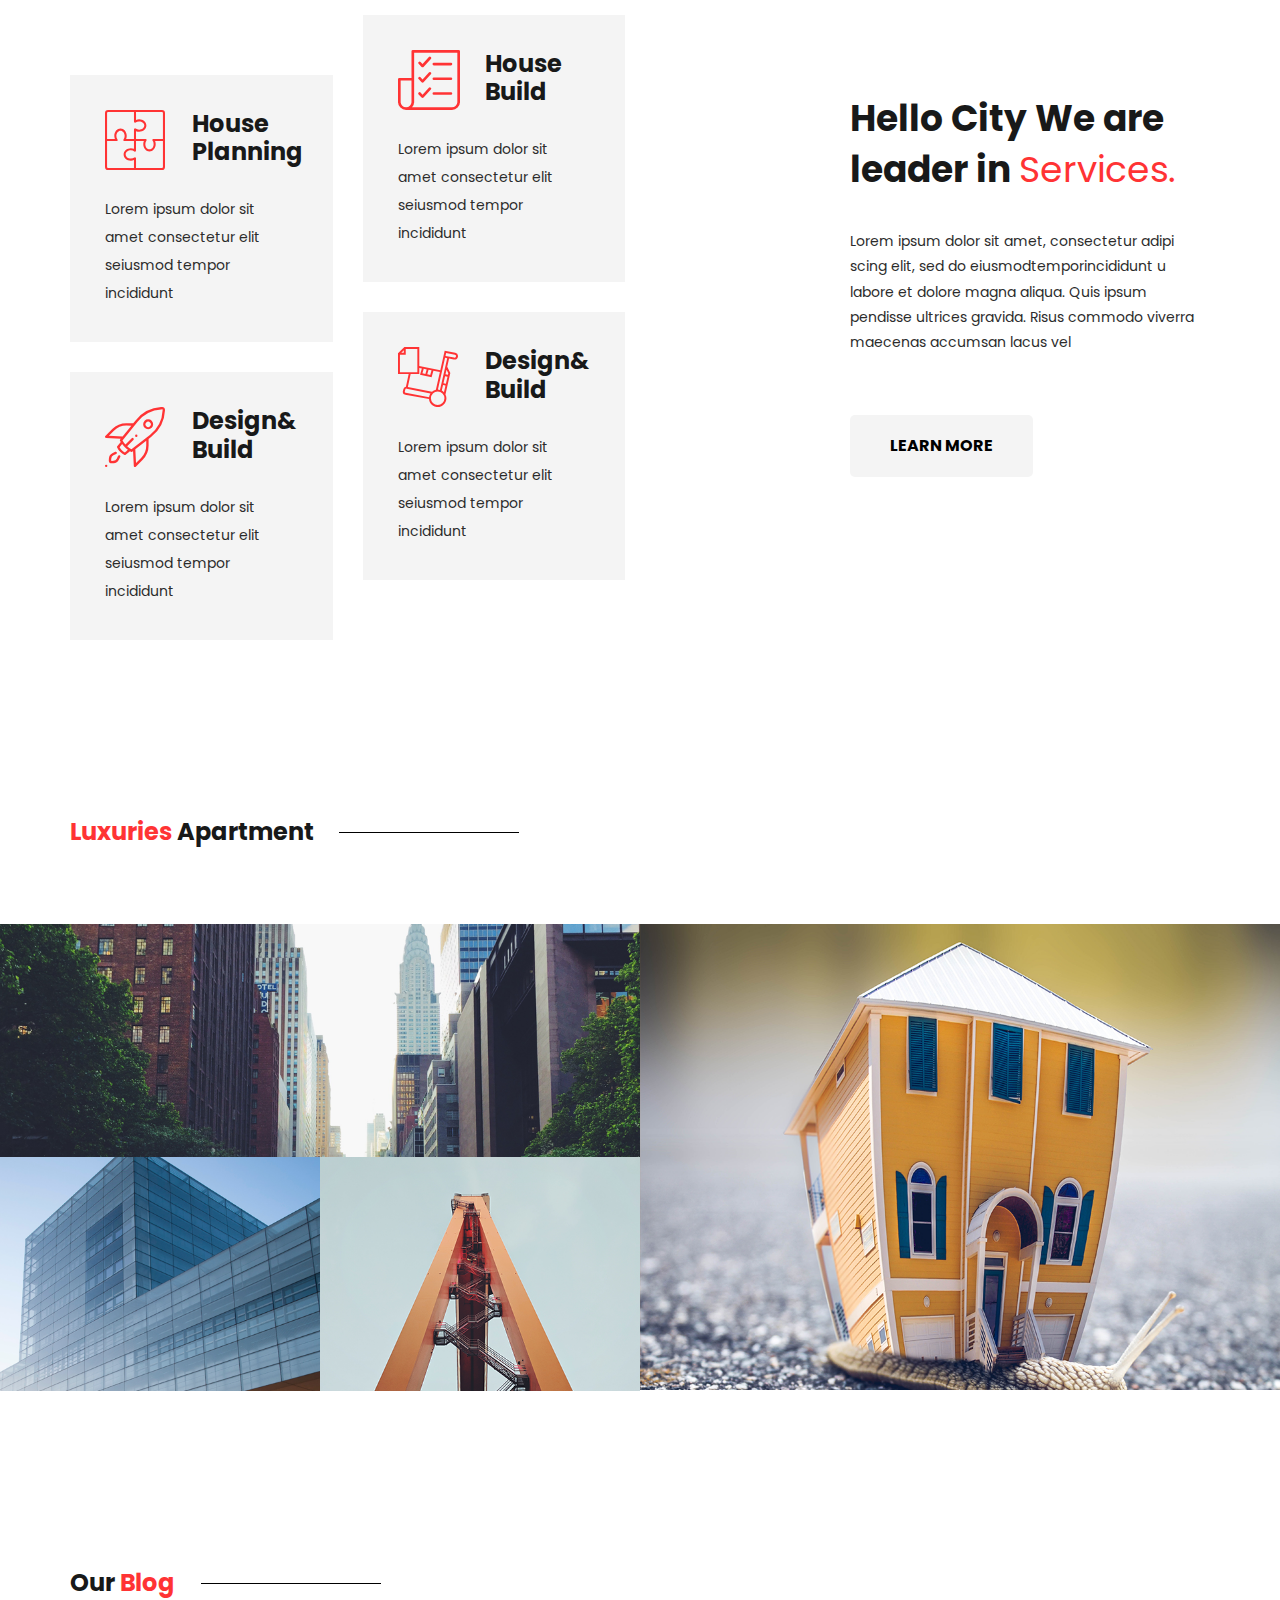
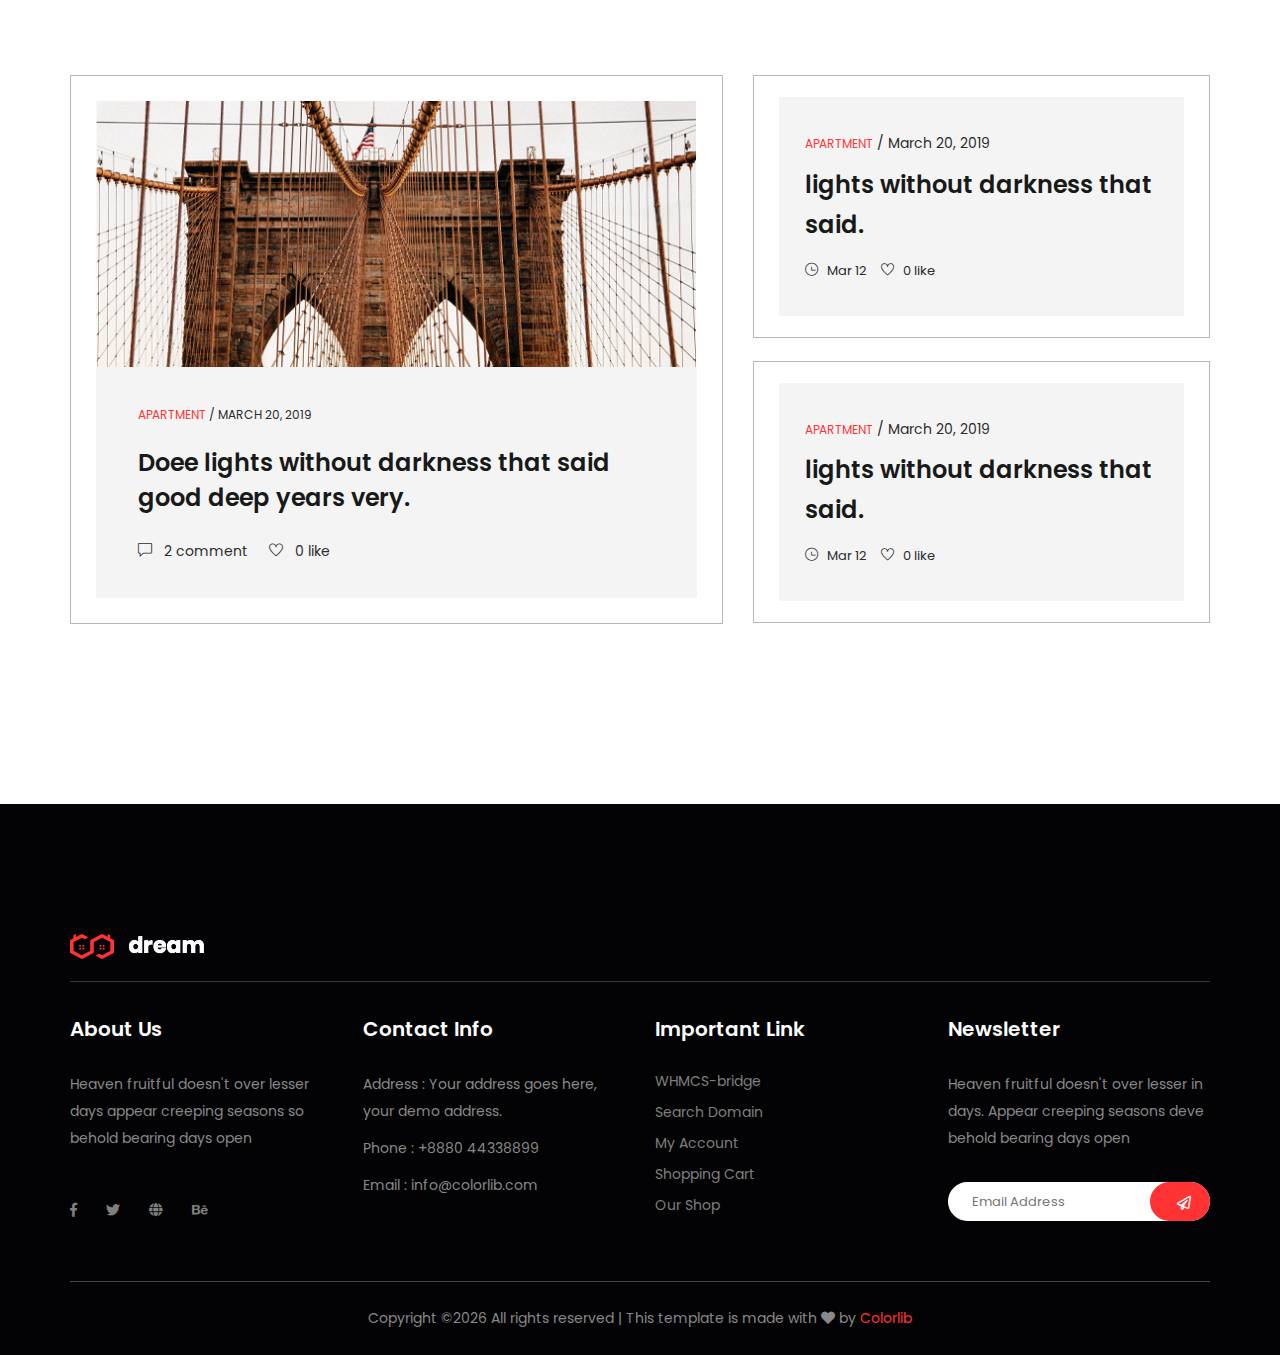
==== commit 0b6e3cb8: "4" ====
--- a/index.html
+++ b/index.html
@@ -52,18 +52,18 @@
                            </a>
                            <div class="dropdown-menu" aria-labelledby="navbarDropdown">
                               <a class="dropdown-item" href="blog.html"></a>
-                              <a class="dropdown-item" href="single-blog.html">Single blog</a>
+                              <a class="dropdown-item" href="single-blog.html">2022年</a>
                            </div>
                         </li>
                         <li class="nav-item dropdown">
                            <a class="nav-link dropdown-toggle" href="#" id="navbarDropdown" role="button"
                               data-toggle="dropdown" aria-haspopup="true" aria-expanded="false">
-                              历史文献
+                              文献馆与君主陵墓
                            </a>
                            <div class="dropdown-menu" aria-labelledby="navbarDropdown">
-                              <a class="dropdown-item" href="project.html">Project</a>
-                              <a class="dropdown-item" href="apartment.html">Apartment</a>
-                              <a class="dropdown-item" href="elements.html">Elements</a>
+                              <a class="dropdown-item" href="project.html">君主陵墓</a>
+                              <a class="dropdown-item" href="apartment.html">历史文献馆</a>
+                              <a class="dropdown-item" href="elements.html">战役简报</a>
                            </div>
                         </li>
                         <li class="nav-item">
@@ -87,7 +87,13 @@
                   <div class="banner_text_iner">
                      <h2>恩普兰克西<br>
                        帝国文献馆</h2>
-                     <p>进取和勇气指引恩普兰克西  --西路修雅.提伯斯</p>
+                     <p>欢迎来到恩普兰克西帝国文献馆，这里记载有恩普兰克西自建国以来的重大历史事件和著名君主。<br><br>
+                       出于保护隐私和创作的需要，文章大多采用虚实相间的叙事，但所有故事均源自于现实事件。<br><br>
+                       “进取和勇气指引恩普兰克西”
+                        <br>&nbsp;&nbsp;&nbsp;&nbsp;&nbsp;&nbsp;&nbsp;&nbsp;
+                        &nbsp;&nbsp;&nbsp;&nbsp;&nbsp;&nbsp;&nbsp;&nbsp;
+                        &nbsp;&nbsp;&nbsp;&nbsp;&nbsp;&nbsp;&nbsp;&nbsp;
+                        --西路修雅.提伯斯(Syrusua.Tibbers)[157th]</p>
                   </div>
                </div>
             </div>
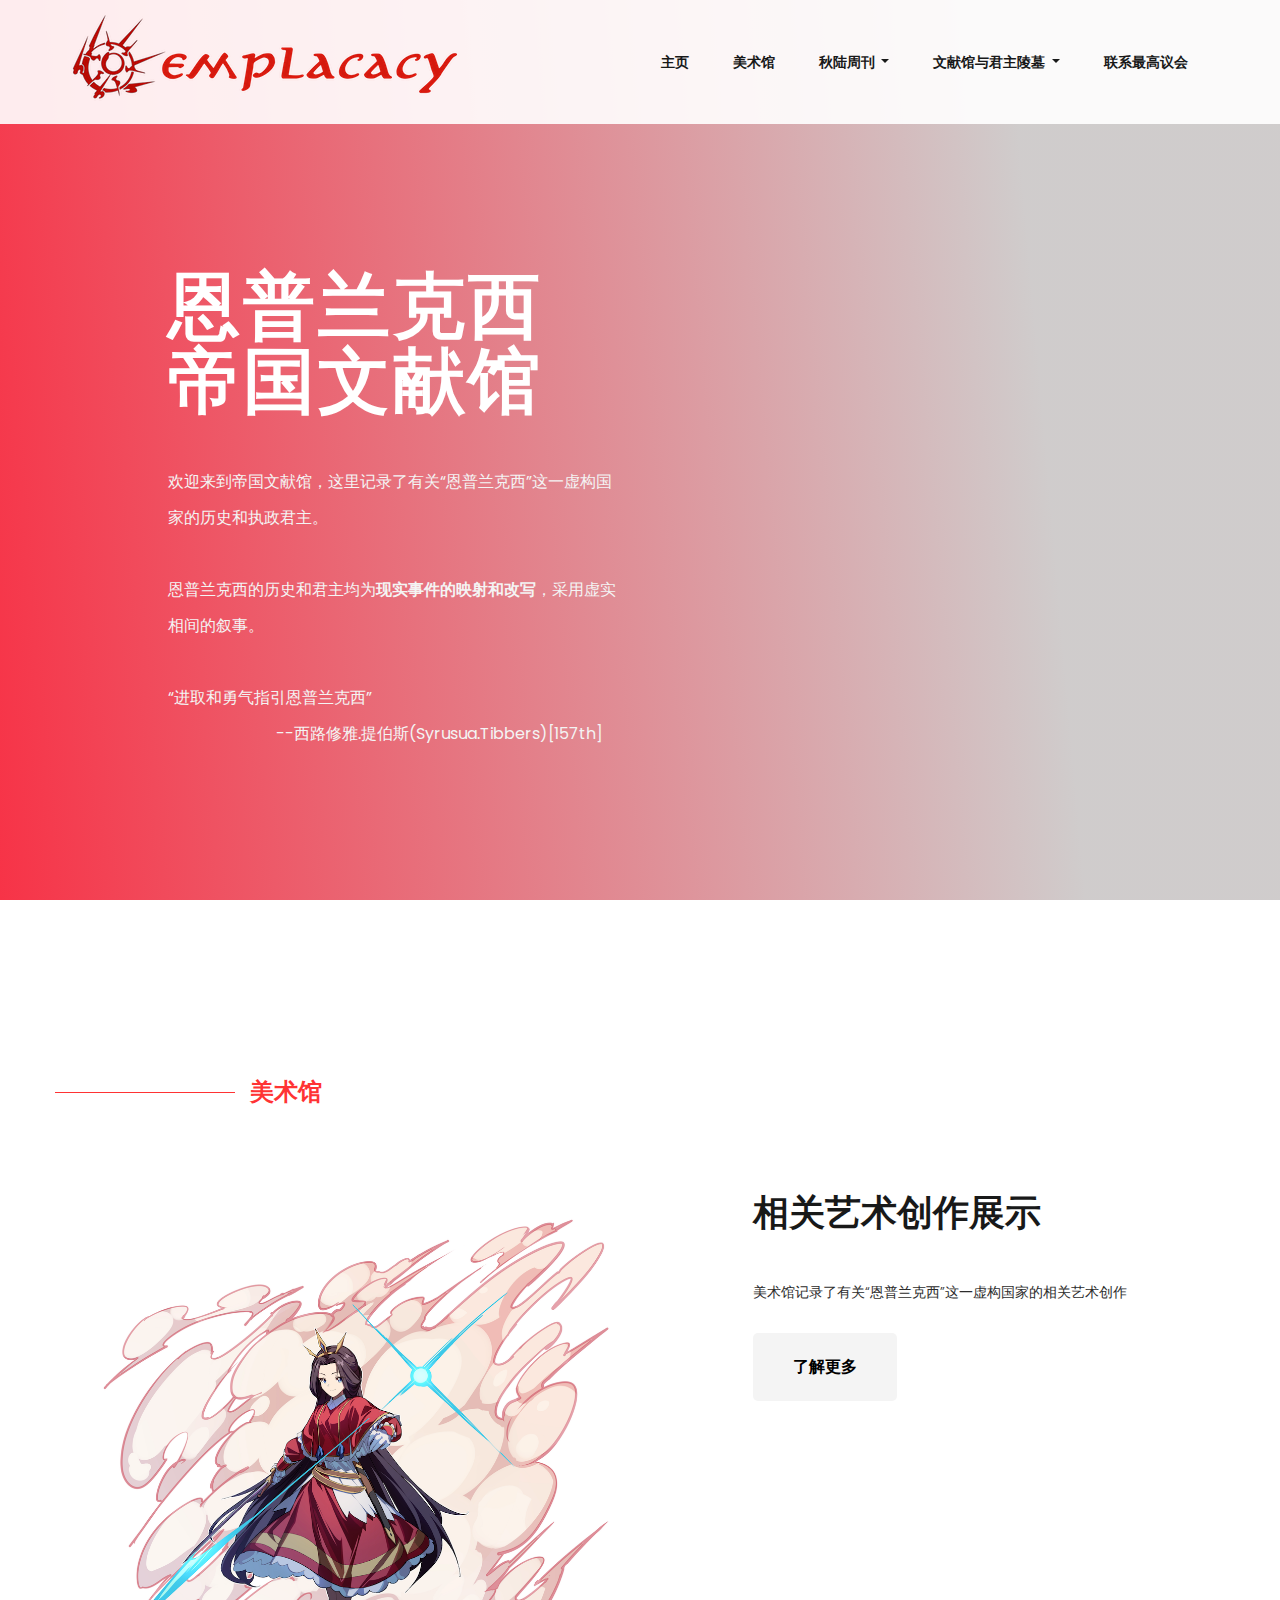
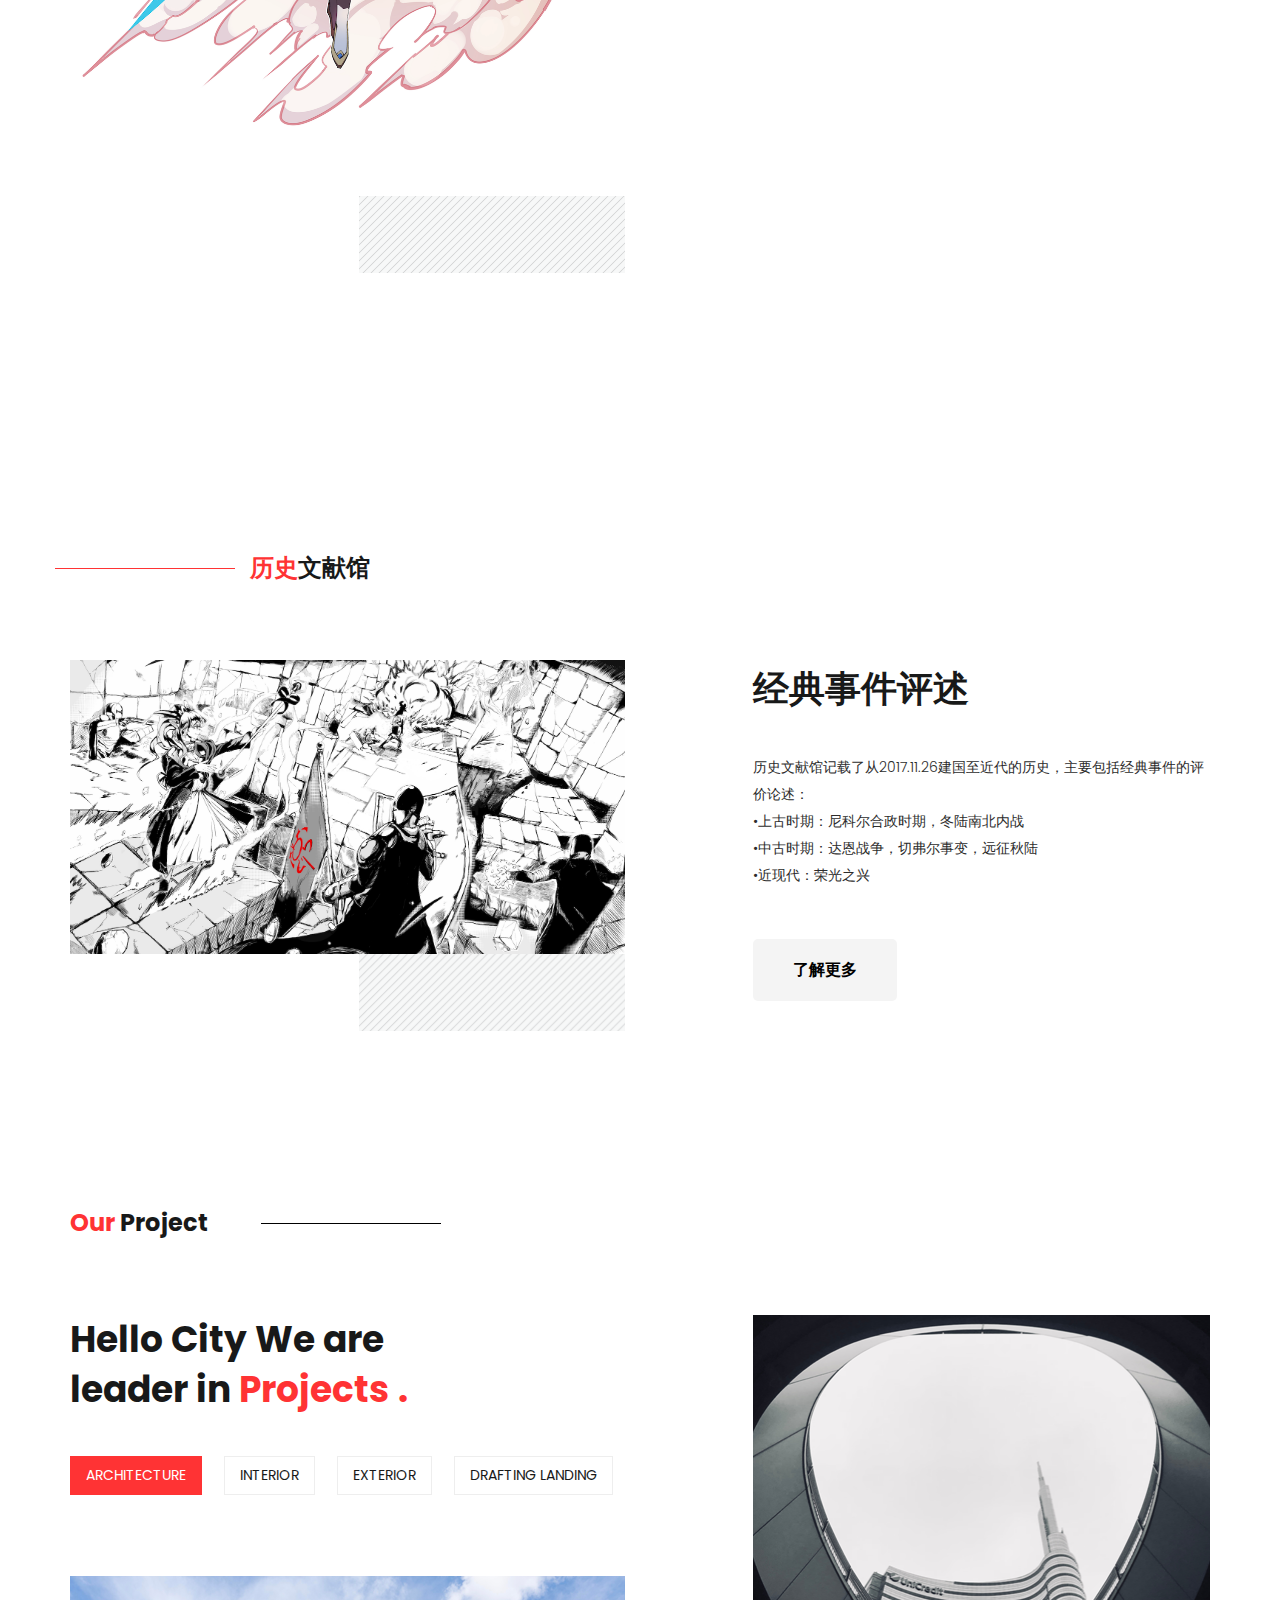
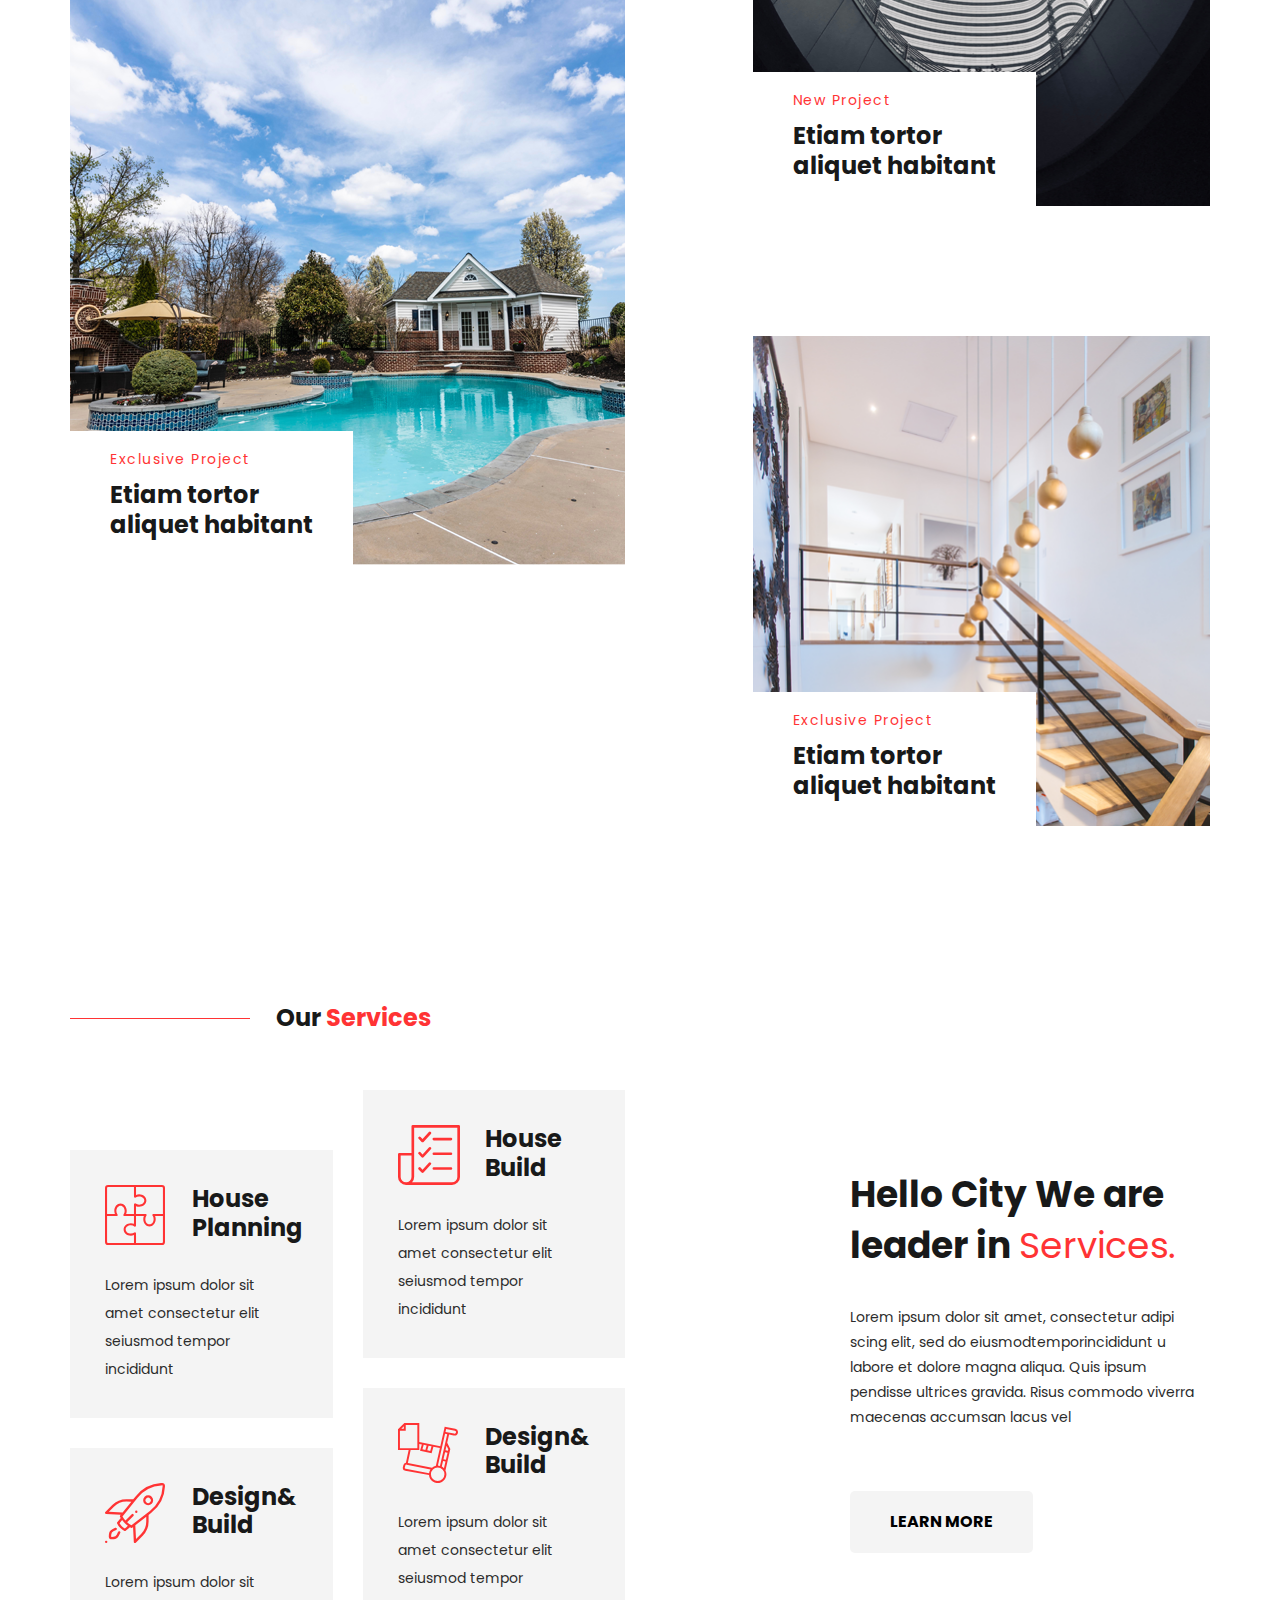
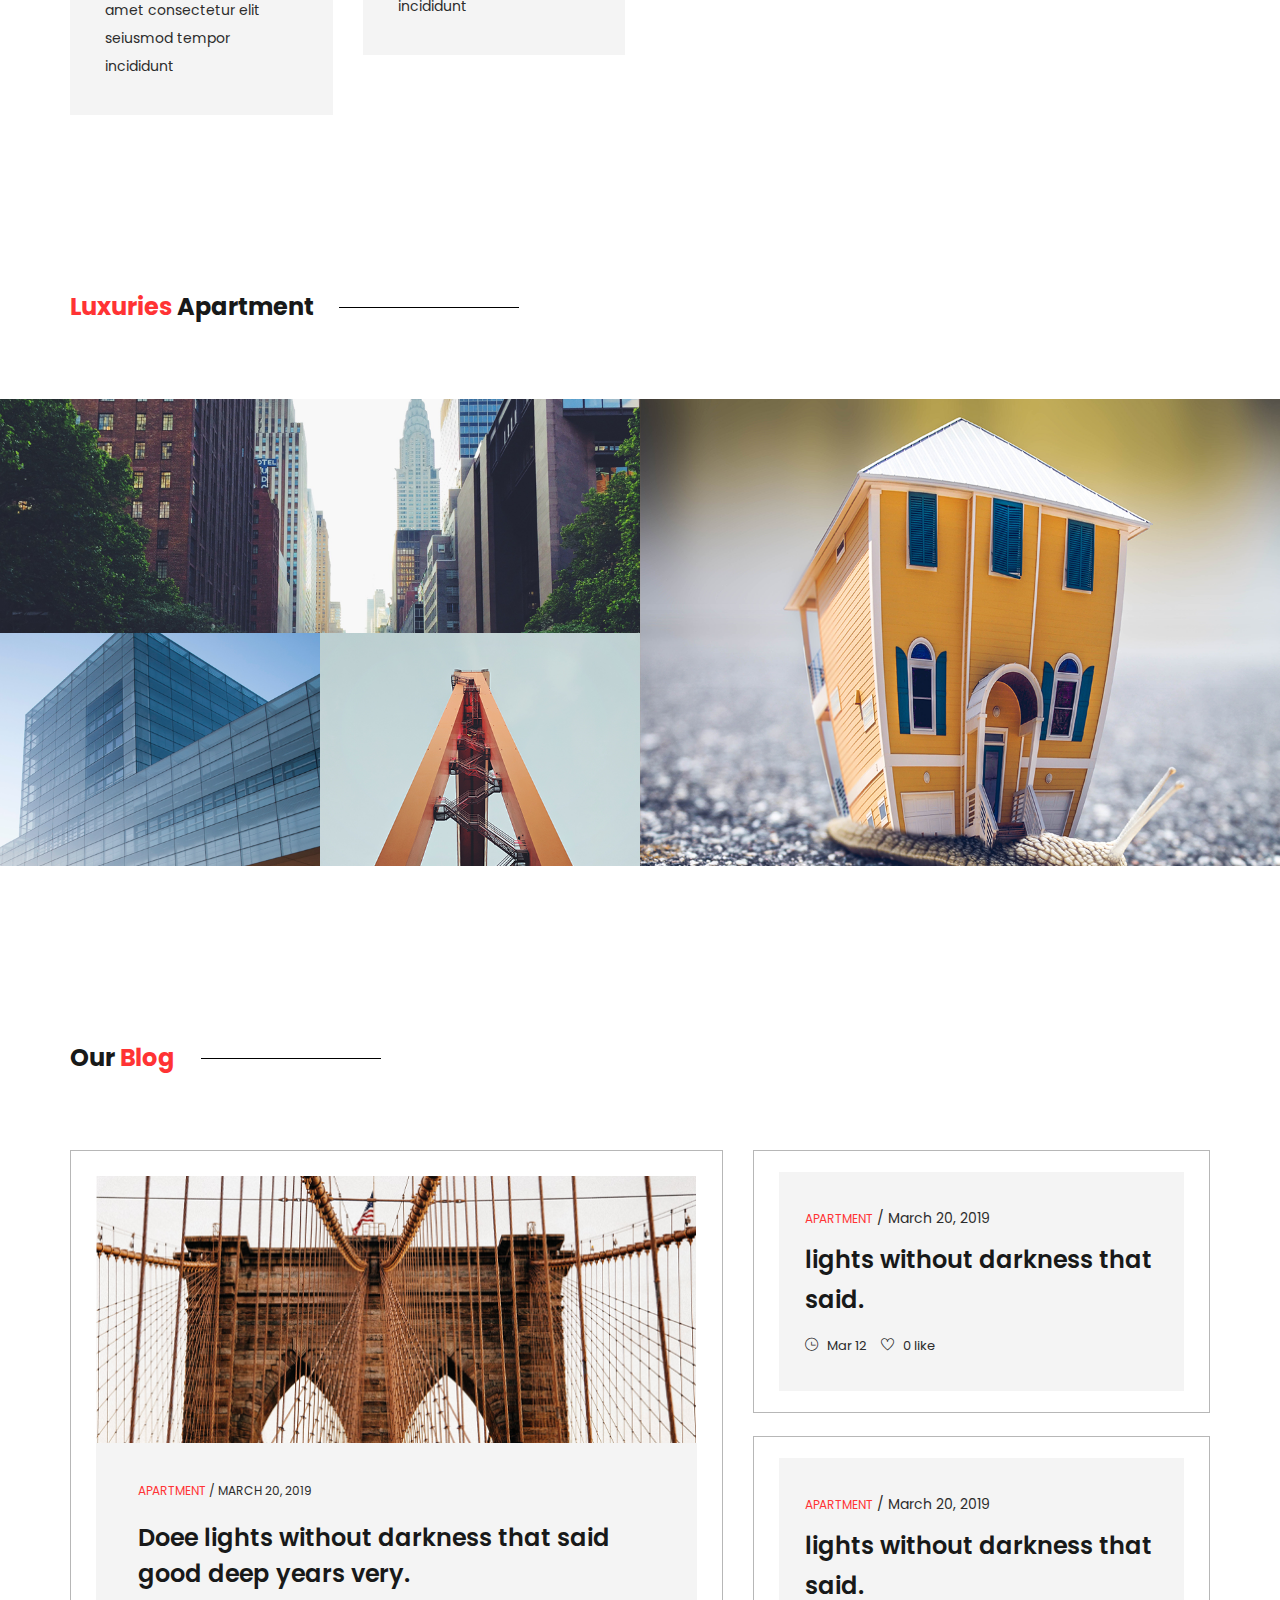
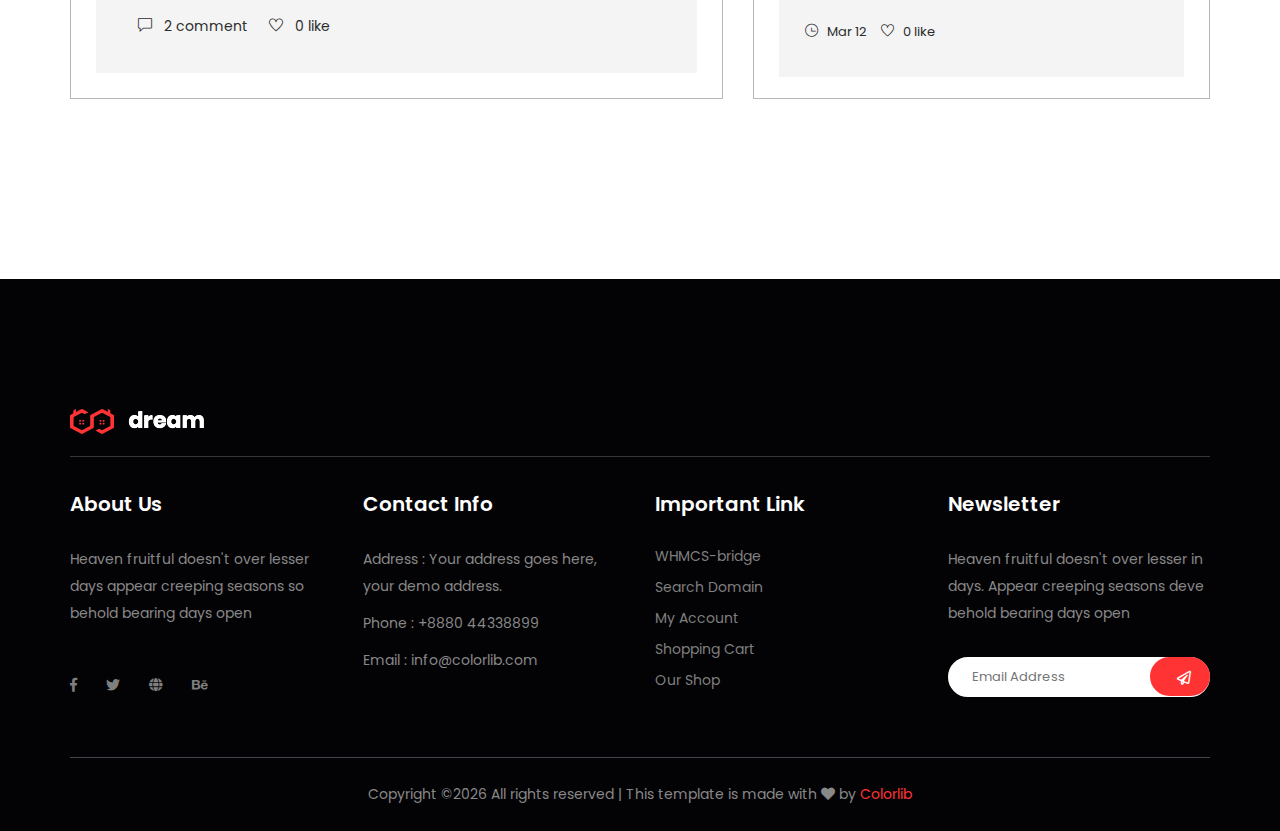
==== commit 20b16308: "1" ====
--- a/index.html
+++ b/index.html
@@ -43,7 +43,7 @@
                            <a class="nav-link" href="index.html">主页</a>
                         </li>
                         <li class="nav-item">
-                           <a class="nav-link" href="about.html">恩普兰克西</a>
+                           <a class="nav-link" href="about.html">美术馆</a>
                         </li>
                         <li class="nav-item dropdown">
                            <a class="nav-link dropdown-toggle" href="#" id="navbarDropdown" role="button"
@@ -87,8 +87,8 @@
                   <div class="banner_text_iner">
                      <h2>恩普兰克西<br>
                        帝国文献馆</h2>
-                     <p>欢迎来到恩普兰克西帝国文献馆，这里记载有恩普兰克西自建国以来的重大历史事件和著名君主。<br><br>
-                       出于保护隐私和创作的需要，文章大多采用虚实相间的叙事，但所有故事均源自于现实事件。<br><br>
+                     <p>欢迎来到帝国文献馆，这里记录了有关“恩普兰克西”这一虚构国家的历史和执政君主。<br><br>
+                       恩普兰克西的历史和君主均为<strong>现实事件的映射和改写</strong>，采用虚实相间的叙事。<br><br>
                        “进取和勇气指引恩普兰克西”
                         <br>&nbsp;&nbsp;&nbsp;&nbsp;&nbsp;&nbsp;&nbsp;&nbsp;
                         &nbsp;&nbsp;&nbsp;&nbsp;&nbsp;&nbsp;&nbsp;&nbsp;
@@ -102,6 +102,31 @@
    </section>
    <!--::banner part end::-->
 
+   <section class="about_part section-padding">
+      <div class="container">
+         <div class="row">
+            <div class="section_tittle">
+               <h2><span>美术馆</span></h2>
+            </div>
+         </div>
+         <div class="row">
+            <div class="col-lg-6 col-md-6">
+               <div class="about_img">
+                  <img src="img/155.png" alt="">
+               </div>
+            </div>
+            <div class="offset-lg-1 col-lg-5 col-sm-8 col-md-6">
+               <div class="about_text">
+                  <h2>相关艺术创作展示</h2>
+                  <p>美术馆记录了有关“恩普兰克西”这一虚构国家的相关艺术创作
+                  <br></br>
+                  <a href="#" class="btn_1">了解更多</a>
+               </div>
+            </div>
+         </div>
+      </div>
+   </section>
+
    <!--::team part end::-->
    <section class="about_part section-padding">
       <div class="container">
@@ -118,8 +143,8 @@
             </div>
             <div class="offset-lg-1 col-lg-5 col-sm-8 col-md-6">
                <div class="about_text">
-                  <h2>恩普兰克西的历史</h2>
-                  <p>历史文献馆记载了从2017.11.26建国至近代的历史，以及历代君主对于著名历史事件的评价，包括：
+                  <h2>经典事件评述</h2>
+                  <p>历史文献馆记载了从2017.11.26建国至近代的历史，主要包括<strong>经典事件的评价论述</strong>：
                     <br><span>&#8226;</span>上古时期：尼科尔合政时期，冬陆南北内战
                     <br><span>&#8226;</span>中古时期：达恩战争，切弗尔事变，远征秋陆
                     <br><span>&#8226;</span>近现代：荣光之兴</p>
